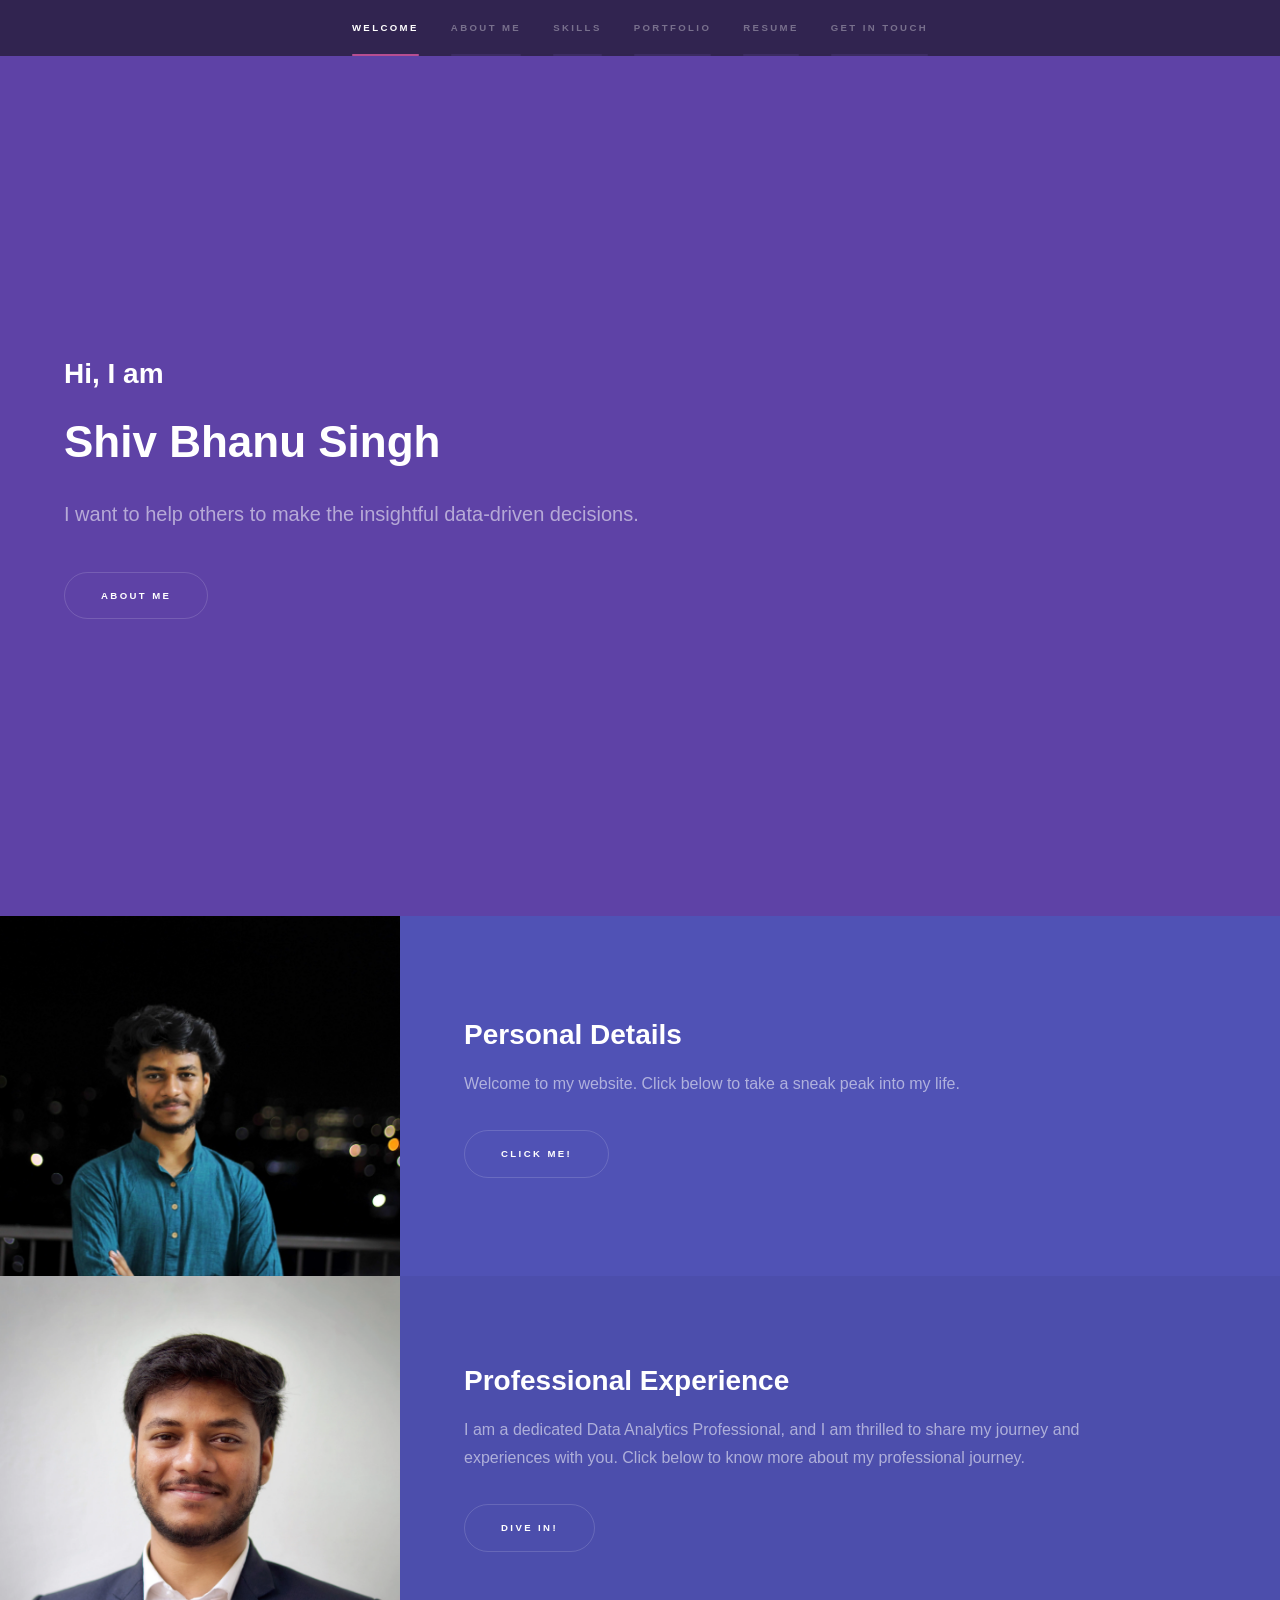
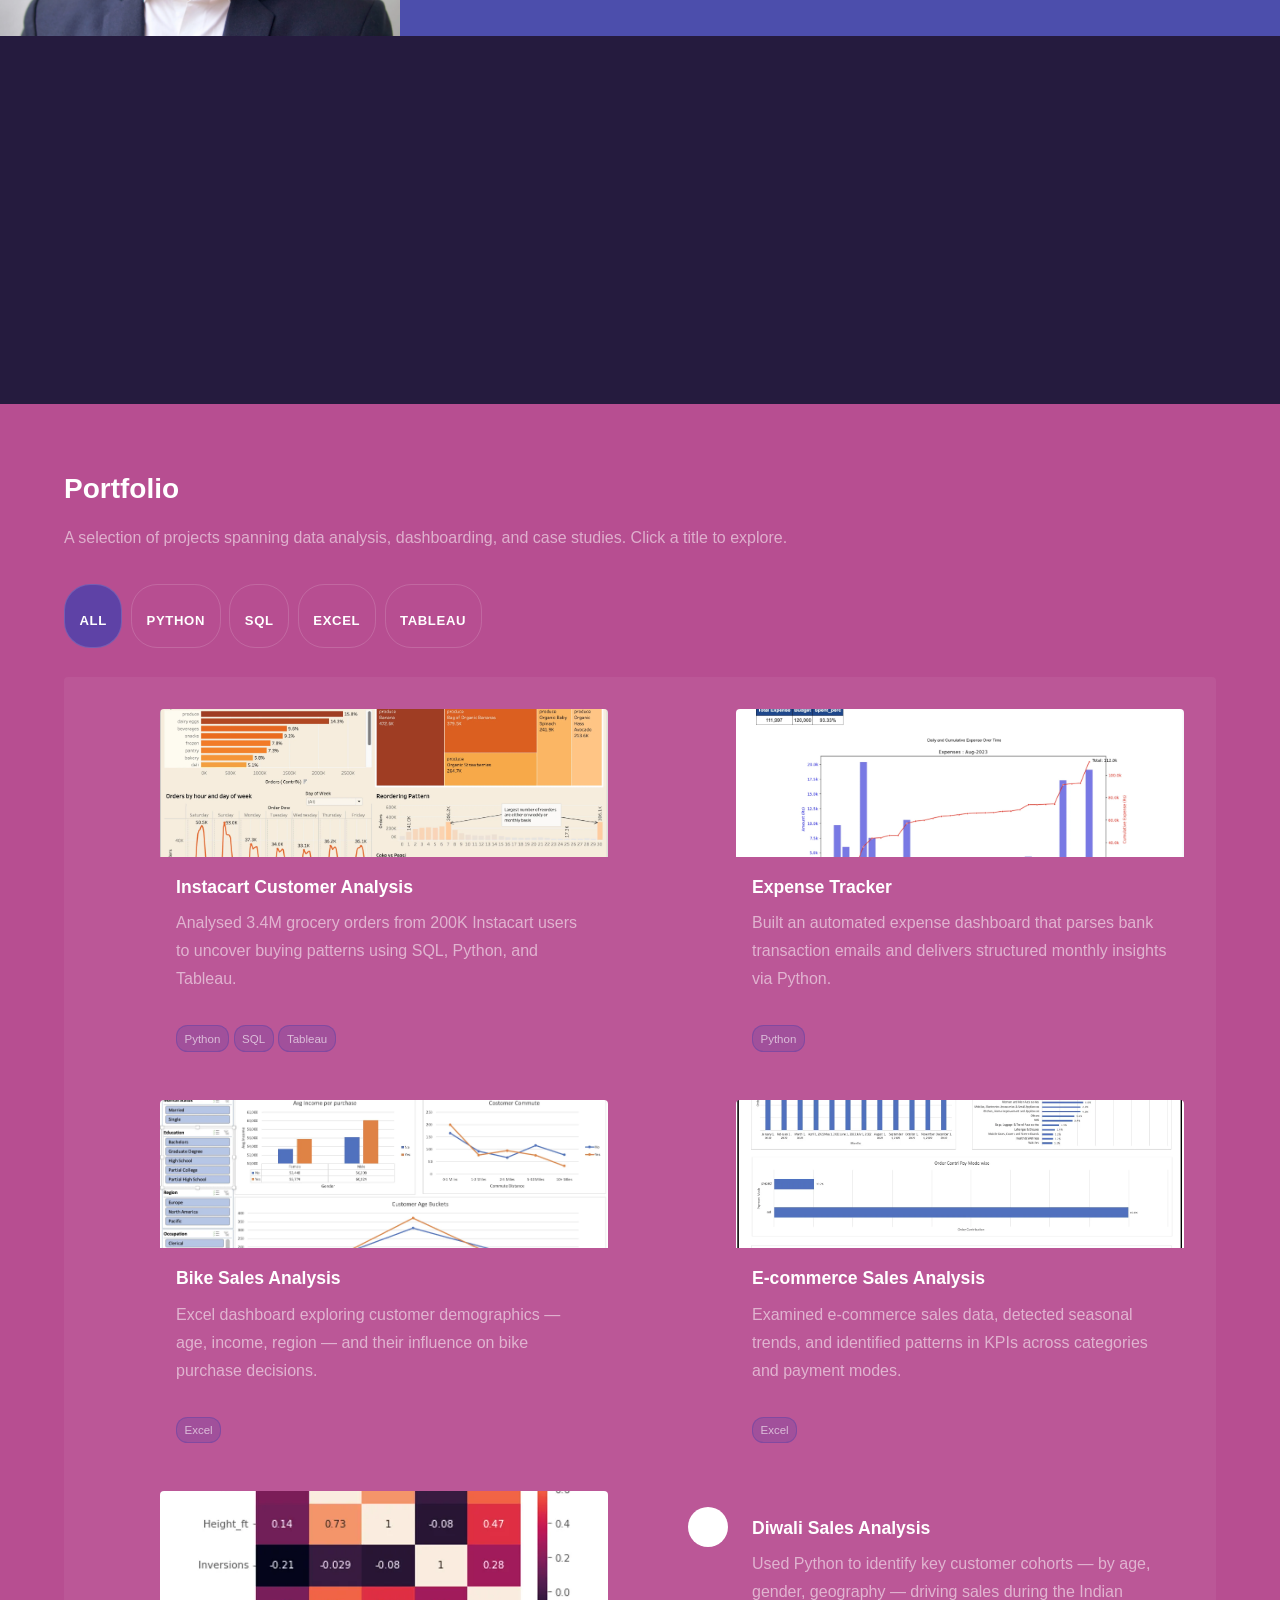
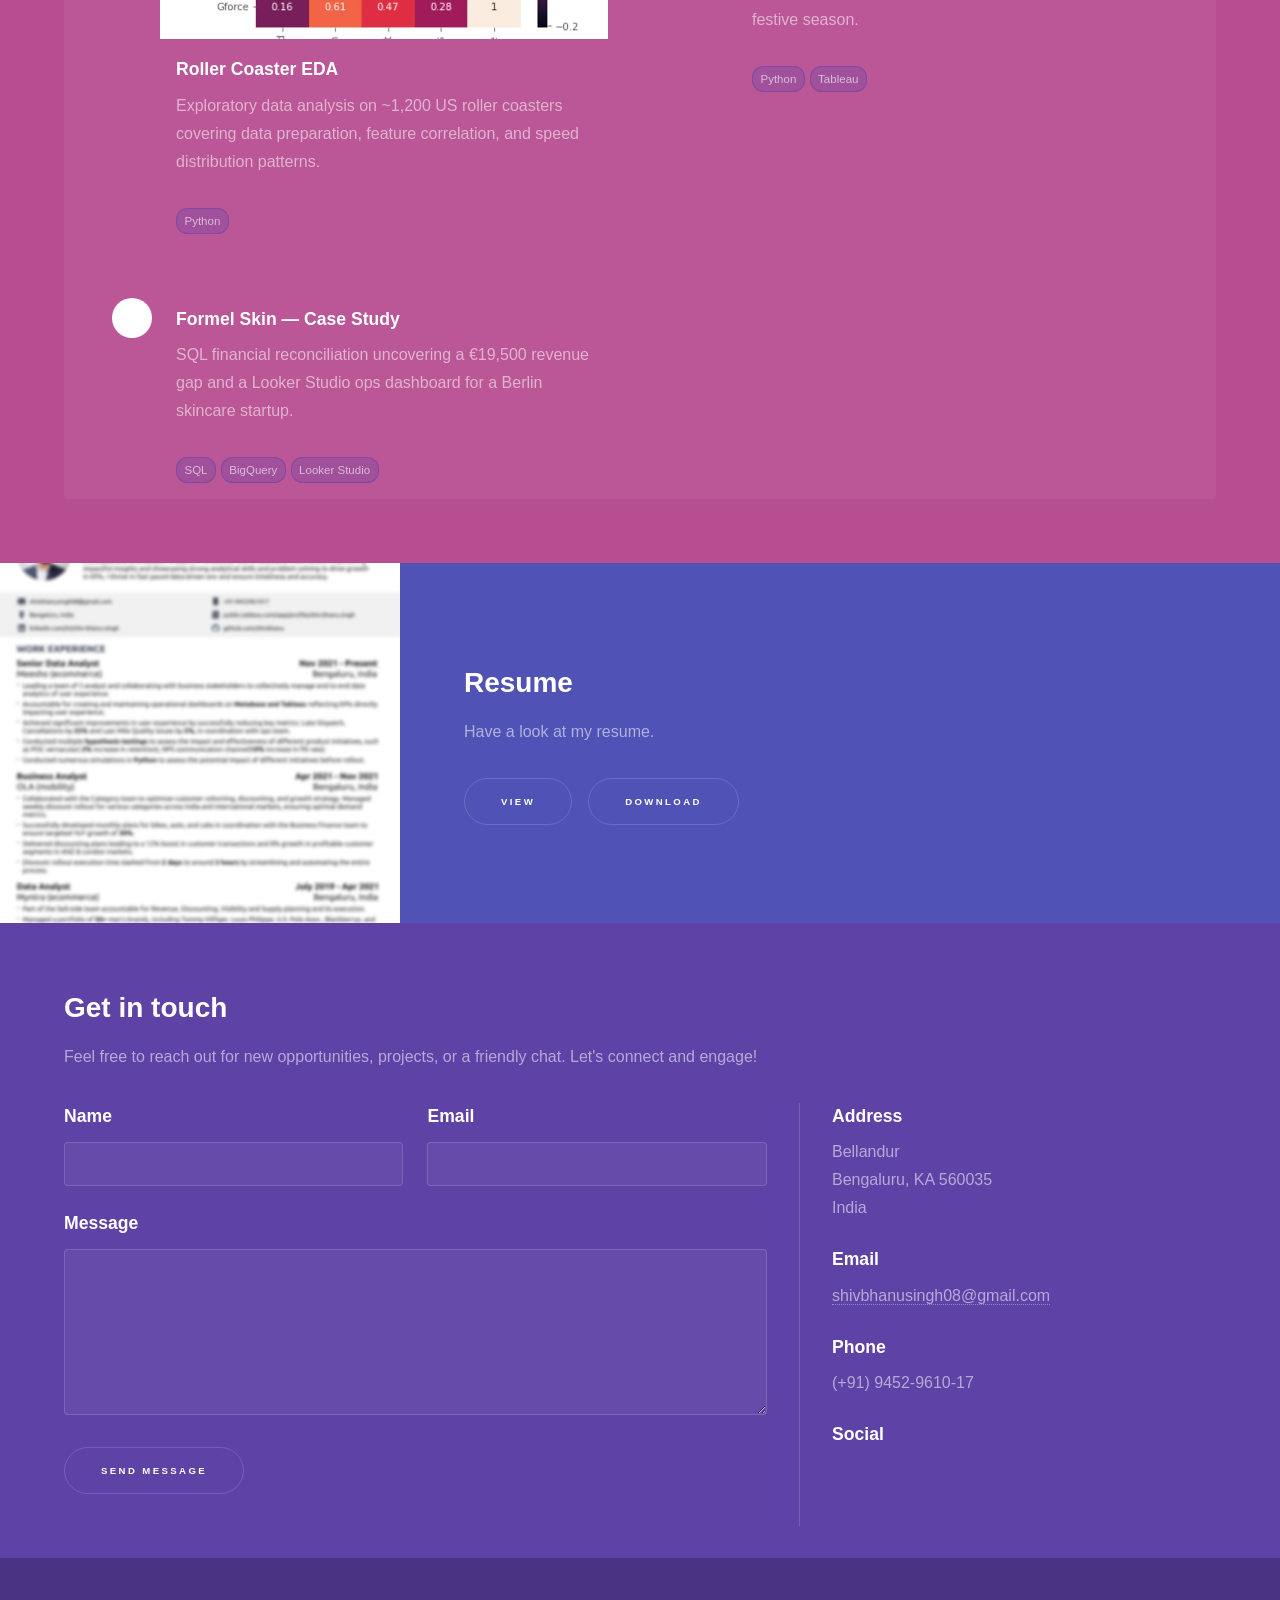
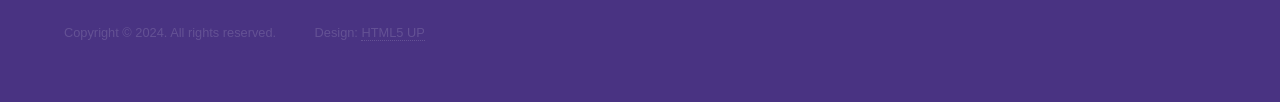
==== index.html @ c8a72528 "feat: portfolio overhaul — performance, structure, and UX improvements - Reorganise images into imag" ====
<!DOCTYPE HTML>
<!--
	Hyperspace by HTML5 UP
	html5up.net | @ajlkn
	Free for personal and commercial use under the CCA 3.0 license (html5up.net/license)
-->
<html lang="en">
	<head>
		<title>Shiv Bhanu Singh — Data Analytics Portfolio</title>
		<meta charset="utf-8" />
		<meta name="viewport" content="width=device-width, initial-scale=1" />
		<meta name="description" content="Portfolio of Shiv Bhanu Singh, Data Analytics Professional specialising in Python, SQL, Tableau, Excel, and BigQuery." />

		<!-- Open Graph -->
		<meta property="og:type" content="website" />
		<meta property="og:url" content="https://shivbhanusingh.com/" />
		<meta property="og:title" content="Shiv Bhanu Singh — Data Analytics Portfolio" />
		<meta property="og:description" content="Senior Data Analyst with experience at Meesho, OLA, and Myntra. Projects in Python, SQL, Tableau, and Excel." />
		<meta property="og:image" content="https://shivbhanusingh.com/images/personal/Final_Headshot.JPG" />

		<link rel="icon" href="images/S_Title.jpeg" type="image/x-icon"/>
		<link rel="stylesheet" href="assets/css/main.css" />
		<link rel="stylesheet" href="assets/css/portfolio.css" />
		<noscript><link rel="stylesheet" href="assets/css/noscript.css" /></noscript>

		<!-- Google Analytics 4: replace G-XXXXXXXXXX with your Measurement ID from analytics.google.com -->
		<script async src="https://www.googletagmanager.com/gtag/js?id=G-XXXXXXXXXX"></script>
		<script>
			window.dataLayer = window.dataLayer || [];
			function gtag(){dataLayer.push(arguments);}
			gtag('js', new Date());
			gtag('config', 'G-XXXXXXXXXX');
		</script>
	</head>
	<body class="is-preload">

		<!-- Sidebar -->
			<section id="sidebar">
				<div class="inner">
					<nav>
						<ul>
							<li><a href="#intro">Welcome</a></li>
							<li><a href="#one">About Me</a></li>
							<li><a href="#skills">Skills</a></li>
							<li><a href="#two">Portfolio</a></li>
							<li><a href="#four">Resume</a></li>
							<li><a href="#three">Get in touch</a></li>
						</ul>
					</nav>
				</div>
			</section>

		<!-- Wrapper -->
			<div id="wrapper">

				<!-- Intro -->
					<section id="intro" class="wrapper style1 fullscreen fade-up">
						<div class="inner">
							<h2>Hi, I am</h2>
							<h1>Shiv Bhanu Singh</h1>
							<p>I want to help others to make the insightful data-driven decisions.</p>
							<ul class="actions">
								<li><a href="#one" class="button scrolly">About me</a></li>
							</ul>
						</div>
					</section>

				<!-- One — About Me -->
					<section id="one" class="wrapper style2 spotlights">
						<section>
							<a href="personal_life.html" class="image"><img src="images/personal/Shiv.webp" alt="Shiv Bhanu Singh" data-position="center center" loading="lazy" width="4691" height="2985" /></a>
							<div class="content">
								<div class="inner">
									<h2>Personal Details</h2>
									<p>Welcome to my website. Click below to take a sneak peak into my life.</p>
									<ul class="actions">
										<li><a href="personal_life.html" class="button">Click Me!</a></li>
									</ul>
								</div>
							</div>
						</section>
						<section>
							<a href="professional_page.html" class="image"><img src="images/personal/Final_Headshot.webp" alt="Shiv Bhanu Singh professional headshot" data-position="top center" loading="lazy" width="3643" height="3832" /></a>
							<div class="content">
								<div class="inner">
									<h2>Professional Experience</h2>
									<p>I am a dedicated Data Analytics Professional, and I am thrilled to share my journey and experiences with you. Click below to know more about my professional journey.</p>
									<ul class="actions">
										<li><a href="professional_page.html" class="button">Dive in!</a></li>
									</ul>
								</div>
							</div>
						</section>
					</section>

				<!-- Skills -->
					<section id="skills" class="wrapper style1 fade-up">
						<div class="inner">
							<h2>Skills &amp; Tools</h2>
							<p>Technologies I use to extract, model, and visualise insights from data.</p>
							<div class="skills-grid">
								<div class="skill-card">
									<span class="icon brands fa-python"></span>
									<span class="skill-name">Python</span>
								</div>
								<div class="skill-card">
									<span class="icon solid fa-database"></span>
									<span class="skill-name">SQL</span>
								</div>
								<div class="skill-card">
									<span class="icon solid fa-chart-bar"></span>
									<span class="skill-name">Tableau</span>
								</div>
								<div class="skill-card">
									<span class="icon solid fa-file-excel"></span>
									<span class="skill-name">Excel</span>
								</div>
								<div class="skill-card">
									<span class="icon solid fa-table"></span>
									<span class="skill-name">Pandas</span>
								</div>
								<div class="skill-card">
									<span class="icon solid fa-cloud"></span>
									<span class="skill-name">BigQuery</span>
								</div>
								<div class="skill-card">
									<span class="icon solid fa-chart-line"></span>
									<span class="skill-name">Looker Studio</span>
								</div>
								<div class="skill-card">
									<span class="icon brands fa-github"></span>
									<span class="skill-name">Git &amp; GitHub</span>
								</div>
							</div>
						</div>
					</section>

				<!-- Two — Portfolio -->
					<section id="two" class="wrapper style3 fade-up">
						<div class="inner">
							<h2>Portfolio</h2>
							<p>A selection of projects spanning data analysis, dashboarding, and case studies. Click a title to explore.</p>

							<!-- Category filter -->
							<div class="portfolio-filter" id="portfolio-filter">
								<button class="filter-btn active" data-filter="all">All</button>
								<button class="filter-btn" data-filter="python">Python</button>
								<button class="filter-btn" data-filter="sql">SQL</button>
								<button class="filter-btn" data-filter="excel">Excel</button>
								<button class="filter-btn" data-filter="tableau">Tableau</button>
							</div>

							<div class="features">
								<section data-category="python sql tableau">
									<a href="instacart.html">
										<div class="feature-thumb">
											<img src="images/projects/instacart/Dashboard_Final.webp" alt="Instacart analysis Tableau dashboard" loading="lazy" width="2460" height="1504" />
										</div>
										<h3 class="project_hover">Instacart Customer Analysis</h3>
									</a>
									<p>Analysed 3.4M grocery orders from 200K Instacart users to uncover buying patterns using SQL, Python, and Tableau.</p>
									<div class="feature-tags">
										<span class="tag">Python</span>
										<span class="tag">SQL</span>
										<span class="tag">Tableau</span>
									</div>
								</section>

								<section data-category="python">
									<a href="expense.html">
										<div class="feature-thumb">
											<img src="images/projects/instacart/August_summary.webp" alt="Expense tracker automated monthly report" loading="lazy" width="2332" height="1378" />
										</div>
										<h3 class="project_hover">Expense Tracker</h3>
									</a>
									<p>Built an automated expense dashboard that parses bank transaction emails and delivers structured monthly insights via Python.</p>
									<div class="feature-tags">
										<span class="tag">Python</span>
									</div>
								</section>

								<section data-category="excel">
									<a href="bike_sales.html">
										<div class="feature-thumb">
											<img src="images/projects/bike_sales/Dashboard.webp" alt="Bike sales Excel dashboard with slicers" loading="lazy" width="2018" height="1162" />
										</div>
										<h3 class="project_hover">Bike Sales Analysis</h3>
									</a>
									<p>Excel dashboard exploring customer demographics — age, income, region — and their influence on bike purchase decisions.</p>
									<div class="feature-tags">
										<span class="tag">Excel</span>
									</div>
								</section>

								<section data-category="excel">
									<a href="ecom_sales.html">
										<div class="feature-thumb">
											<img src="images/projects/ecom_sales/OC_dashboard.webp" alt="E-commerce order contribution dashboard" loading="lazy" width="1310" height="1260" />
										</div>
										<h3 class="project_hover">E-commerce Sales Analysis</h3>
									</a>
									<p>Examined e-commerce sales data, detected seasonal trends, and identified patterns in KPIs across categories and payment modes.</p>
									<div class="feature-tags">
										<span class="tag">Excel</span>
									</div>
								</section>

								<section data-category="python">
									<a href="roller_eda.html">
										<div class="feature-thumb">
											<img src="images/projects/roller_coaster/Feature_Correlation_Matrix.webp" alt="Roller coaster feature correlation heatmap" loading="lazy" width="800" height="550" />
										</div>
										<h3 class="project_hover">Roller Coaster EDA</h3>
									</a>
									<p>Exploratory data analysis on ~1,200 US roller coasters covering data preparation, feature correlation, and speed distribution patterns.</p>
									<div class="feature-tags">
										<span class="tag">Python</span>
									</div>
								</section>

								<section data-category="python tableau">
									<a href="diwali_sales.html">
										<span class="icon solid major fa-fire"></span>
										<h3 class="project_hover">Diwali Sales Analysis</h3>
									</a>
									<p>Used Python to identify key customer cohorts — by age, gender, geography — driving sales during the Indian festive season.</p>
									<div class="feature-tags">
										<span class="tag">Python</span>
										<span class="tag">Tableau</span>
									</div>
								</section>

								<section data-category="sql">
									<a href="formel_skin.html">
										<span class="icon solid major fa-spa"></span>
										<h3 class="project_hover">Formel Skin — Case Study</h3>
									</a>
									<p>SQL financial reconciliation uncovering a €19,500 revenue gap and a Looker Studio ops dashboard for a Berlin skincare startup.</p>
									<div class="feature-tags">
										<span class="tag">SQL</span>
										<span class="tag">BigQuery</span>
										<span class="tag">Looker Studio</span>
									</div>
								</section>
							</div>
						</div>
					</section>

				<!-- Four — Resume -->
					<section id="four" class="wrapper style2 spotlights">
						<section>
							<a href="resume.html" class="image"><img src="images/projects/resume/resume_blur.webp" alt="Resume preview" data-position="center center" loading="lazy" width="1653" height="1918" /></a>
							<div class="content">
								<div class="inner">
									<h2>Resume</h2>
									<p>Have a look at my resume.</p>
									<ul class="actions">
										<li><a href="resume.html" class="button">View</a></li>
										<li><a href="assets/downloads/Shiv_CV_generic.pdf" target="_blank" class="button">Download</a></li>
									</ul>
								</div>
							</div>
						</section>
					</section>

				<!-- Three — Contact -->
					<section id="three" class="wrapper style1 fade-up">
						<div class="inner">
							<h2>Get in touch</h2>
							<p>Feel free to reach out for new opportunities, projects, or a friendly chat. Let's connect and engage!</p>
							<div class="split style1">
								<section>
									<form id="contact-form" action="https://formspree.io/f/xjgjzegw" method="POST">
										<div class="fields">
											<div class="field half">
												<label for="name">Name</label>
												<input type="text" name="name" id="name" required />
											</div>
											<div class="field half">
												<label for="email">Email</label>
												<input type="email" name="_replyto" id="email" required />
											</div>
											<div class="field">
												<label for="message">Message</label>
												<textarea name="message" id="message" rows="5" required></textarea>
											</div>
										</div>
										<ul class="actions">
											<li><button type="submit" id="submit-btn" class="button">Send Message</button></li>
										</ul>
										<p id="form-status" style="margin-top:1em;display:none;"></p>
									</form>
								</section>
								<section>
									<ul class="contact">
										<li>
											<h3>Address</h3>
											<span>Bellandur<br />
											Bengaluru, KA 560035<br />
											India</span>
										</li>
										<li>
											<h3>Email</h3>
											<a href="mailto:shivbhanusingh08@gmail.com">shivbhanusingh08@gmail.com</a>
										</li>
										<li>
											<h3>Phone</h3>
											<span>(+91) 9452-9610-17</span>
										</li>
										<li>
											<h3>Social</h3>
											<ul class="icons">
												<li><a href="mailto:shivbhanusingh08@gmail.com" class="icon solid fa-envelope" target="_blank" title="Mail"><span class="label">Mail</span></a></li>
												<li><a href="https://www.linkedin.com/in/shiv-bhanu-singh/" class="icon brands fa-linkedin-in" target="_blank" title="LinkedIn"><span class="label">LinkedIn</span></a></li>
												<li><a href="https://public.tableau.com/app/profile/shiv.bhanu.singh" class="icon solid fa-chart-bar" target="_blank" title="Tableau"><span class="label">Tableau</span></a></li>
												<li><a href="https://github.com/shivbhanu" class="icon brands fa-github" target="_blank" title="GitHub"><span class="label">GitHub</span></a></li>
												<li><a href="https://www.instagram.com/_shivbhanusingh/" class="icon brands fa-instagram" target="_blank" title="Instagram"><span class="label">Instagram</span></a></li>
											</ul>
										</li>
									</ul>
								</section>
							</div>
						</div>
					</section>

			</div>

		<!-- Footer -->
			<footer id="footer" class="wrapper style1-alt">
				<div class="inner">
					<ul class="menu">
						<li>Copyright &copy; 2024. All rights reserved.</li><li>Design: <a href="http://html5up.net">HTML5 UP</a></li>
					</ul>
				</div>
			</footer>

		<!-- Scripts -->
			<script src="assets/js/browser.min.js"></script>
			<script src="assets/js/main.js"></script>
			<script src="assets/js/contact.js"></script>
			<script src="assets/js/portfolio.js"></script>
	</body>
</html>
---- assets/css/main.css ----
@import url(fontawesome-all.min.css);

/*
	Hyperspace by HTML5 UP
	html5up.net | @ajlkn
	Free for personal and commercial use under the CCA 3.0 license (html5up.net/license)
*/

html, body, div, span, applet, object,
iframe, h1, h2, h3, h4, h5, h6, p, blockquote,
pre, a, abbr, acronym, address, big, cite,
code, del, dfn, em, img, ins, kbd, q, s, samp,
small, strike, strong, sub, sup, tt, var, b,
u, i, center, dl, dt, dd, ol, ul, li, fieldset,
form, label, legend, table, caption, tbody,
tfoot, thead, tr, th, td, article, aside,
canvas, details, embed, figure, figcaption,
footer, header, hgroup, menu, nav, output, ruby,
section, summary, time, mark, audio, video {
	margin: 0;
	padding: 0;
	border: 0;
	font-size: 100%;
	font: inherit;
	vertical-align: baseline;}

article, aside, details, figcaption, figure,
footer, header, hgroup, menu, nav, section {
	display: block;}

body {
	line-height: 1;
}

ol, ul {
	list-style: none;
}

blockquote, q {
	quotes: none;
}

	blockquote:before, blockquote:after, q:before, q:after {
		content: '';
		content: none;
	}

table {
	border-collapse: collapse;
	border-spacing: 0;
}

body {
	-webkit-text-size-adjust: none;
}

mark {
	background-color: transparent;
	color: inherit;
}

input::-moz-focus-inner {
	border: 0;
	padding: 0;
}

input, select, textarea {
	-webkit-appearance: none;
	appearance: none;
}

/* Basic */


	body {
	}

	@media screen and (max-width: 480px) {

		html, body {
			min-width: 320px;
		}

	}

	html {
		box-sizing: border-box;
	}

	*, *:before, *:after {
		box-sizing: inherit;
	}

	body {
		background: #312450;
	}

		body.is-preload *, body.is-preload *:before, body.is-preload *:after {
			-webkit-animation: none !important;
			animation: none !important;
			-webkit-transition: none !important;
			transition: none !important;
		}

/* Type */

	body, input, select, textarea {
		color: rgba(255, 255, 255, 0.55);
		font-family: Arial, Helvetica, sans-serif;
		font-size: 16.5pt;
		font-weight: normal;
		line-height: 1.75;
	}

		@media screen and (max-width: 1680px) {

			body, input, select, textarea {
				font-size: 13pt;
			}

		}

		@media screen and (max-width: 1280px) {

			body, input, select, textarea {
				font-size: 12pt;
			}

		}

		@media screen and (max-width: 360px) {

			body, input, select, textarea {
				font-size: 11pt;
			}

		}

	a {
		-webkit-transition: color 0.2s ease, border-bottom-color 0.2s ease;
		transition: color 0.2s ease, border-bottom-color 0.2s ease;
		border-bottom: dotted 1px rgba(255, 255, 255, 0.35);
		color: inherit;
		text-decoration: none;
	}

		a:hover {
			border-bottom-color: transparent;
			color: #ffffff;
		}

	strong, b {
		color: #ffffff;
		font-weight: bold;
	}

	em, i {
		font-style: italic;
	}

	p {
		margin: 0 0 2em 0;
	}

	h1, h2, h3, h4, h5, h6 {
		color: #ffffff;
		font-weight: bold;
		line-height: 1.5;
		margin: 0 0 0.5em 0;
	}

		h1 a, h2 a, h3 a, h4 a, h5 a, h6 a {
			color: inherit;
			text-decoration: none;
		}

	h1 {
		font-size: 2.75em;
	}

		h1.major {
			margin: 0 0 1.3em 0;
			position: relative;
			padding-bottom: 0.35em;
		}

			h1.major:after {
				background-image: -moz-linear-gradient(to right, #5e42a6, #b74e91);
				background-image: -webkit-linear-gradient(to right, #5e42a6, #b74e91);
				background-image: -ms-linear-gradient(to right, #5e42a6, #b74e91);
				background-image: linear-gradient(to right, #5e42a6, #b74e91);
				-webkit-transition: max-width 0.2s ease;
				transition: max-width 0.2s ease;
				border-radius: 0.2em;
				bottom: 0;
				content: '';
				height: 0.05em;
				position: absolute;
				right: 0;
				width: 100%;
			}

	h2 {
		font-size: 1.75em;
	}

	h3 {
		font-size: 1.1em;
	}

	h4 {
		font-size: 1em;
	}

	h5 {
		font-size: 0.8em;
	}

	h6 {
		font-size: 0.6em;
	}

	@media screen and (max-width: 736px) {

		h1 {
			font-size: 2em;
		}

		h2 {
			font-size: 1.25em;
		}

		h3 {
			font-size: 1em;
		}

		h4 {
			font-size: 0.8em;
		}

		h5 {
			font-size: 0.6em;
		}

		h6 {
			font-size: 0.6em;
		}

	}

	sub {
		font-size: 0.8em;
		position: relative;
		top: 0.5em;
	}

	sup {
		font-size: 0.8em;
		position: relative;
		top: -0.5em;
	}

	blockquote {
		border-left: solid 4px rgba(255, 255, 255, 0.15);
		font-style: italic;
		margin: 0 0 2em 0;
		padding: 0.5em 0 0.5em 2em;
	}

	code {
		background: rgba(255, 255, 255, 0.05);
		border-radius: 0.25em;
		border: solid 1px rgba(255, 255, 255, 0.15);
		font-family: "Courier New", monospace;
		font-size: 0.9em;
		margin: 0 0.25em;
		padding: 0.25em 0.65em;
	}

	pre {
		-webkit-overflow-scrolling: touch;
		font-family: "Courier New", monospace;
		font-size: 0.9em;
		margin: 0 0 2em 0;
	}

		pre code {
			display: block;
			line-height: 1.75em;
			padding: 1em 1.5em;
			overflow-x: auto;
		}

	hr {
		border: 0;
		border-bottom: solid 1px rgba(255, 255, 255, 0.15);
		margin: 2em 0;
	}

		hr.major {
			margin: 3em 0;
		}

	.align-left {
		text-align: left;
	}

	.align-center {
		text-align: center;
	}

	.align-right {
		text-align: right;
	}

/* Row */

	.row {
		display: flex;
		flex-wrap: wrap;
		box-sizing: border-box;
		align-items: stretch;
	}

		.row > * {
			box-sizing: border-box;
		}

		.row.gtr-uniform > * > :last-child {
			margin-bottom: 0;
		}

		.row.aln-left {
			justify-content: flex-start;
		}

		.row.aln-center {
			justify-content: center;
		}

		.row.aln-right {
			justify-content: flex-end;
		}

		.row.aln-top {
			align-items: flex-start;
		}

		.row.aln-middle {
			align-items: center;
		}

		.row.aln-bottom {
			align-items: flex-end;
		}

		.row > .imp {
			order: -1;
		}

		.row > .col-1 {
			width: 8.33333%;
		}

		.row > .off-1 {
			margin-left: 8.33333%;
		}

		.row > .col-2 {
			width: 16.66667%;
		}

		.row > .off-2 {
			margin-left: 16.66667%;
		}

		.row > .col-3 {
			width: 25%;
		}

		.row > .off-3 {
			margin-left: 25%;
		}

		.row > .col-4 {
			width: 33.33333%;
		}

		.row > .off-4 {
			margin-left: 33.33333%;
		}

		.row > .col-5 {
			width: 41.66667%;
		}

		.row > .off-5 {
			margin-left: 41.66667%;
		}

		.row > .col-6 {
			width: 50%;
		}

		.row > .off-6 {
			margin-left: 50%;
		}

		.row > .col-7 {
			width: 58.33333%;
		}

		.row > .off-7 {
			margin-left: 58.33333%;
		}

		.row > .col-8 {
			width: 66.66667%;
		}

		.row > .off-8 {
			margin-left: 66.66667%;
		}

		.row > .col-9 {
			width: 75%;
		}

		.row > .off-9 {
			margin-left: 75%;
		}

		.row > .col-10 {
			width: 83.33333%;
		}

		.row > .off-10 {
			margin-left: 83.33333%;
		}

		.row > .col-11 {
			width: 91.66667%;
		}

		.row > .off-11 {
			margin-left: 91.66667%;
		}

		.row > .col-12 {
			width: 100%;
		}

		.row > .off-12 {
			margin-left: 100%;
		}

		.row.gtr-0 {
			margin-top: 0;
			margin-left: 0em;
		}

			.row.gtr-0 > * {
				padding: 0 0 0 0em;
			}

			.row.gtr-0.gtr-uniform {
				margin-top: 0em;
			}

				.row.gtr-0.gtr-uniform > * {
					padding-top: 0em;
				}

		.row.gtr-25 {
			margin-top: 0;
			margin-left: -0.375em;
		}

			.row.gtr-25 > * {
				padding: 0 0 0 0.375em;
			}

			.row.gtr-25.gtr-uniform {
				margin-top: -0.375em;
			}

				.row.gtr-25.gtr-uniform > * {
					padding-top: 0.375em;
				}

		.row.gtr-50 {
			margin-top: 0;
			margin-left: -0.75em;
		}

			.row.gtr-50 > * {
				padding: 0 0 0 0.75em;
			}

			.row.gtr-50.gtr-uniform {
				margin-top: -0.75em;
			}

				.row.gtr-50.gtr-uniform > * {
					padding-top: 0.75em;
				}

		.row {
			margin-top: 0;
			margin-left: -1.5em;
		}

			.row > * {
				padding: 0 0 0 1.5em;
			}

			.row.gtr-uniform {
				margin-top: -1.5em;
			}

				.row.gtr-uniform > * {
					padding-top: 1.5em;
				}

		.row.gtr-150 {
			margin-top: 0;
			margin-left: -2.25em;
		}

			.row.gtr-150 > * {
				padding: 0 0 0 2.25em;
			}

			.row.gtr-150.gtr-uniform {
				margin-top: -2.25em;
			}

				.row.gtr-150.gtr-uniform > * {
					padding-top: 2.25em;
				}

		.row.gtr-200 {
			margin-top: 0;
			margin-left: -3em;
		}

			.row.gtr-200 > * {
				padding: 0 0 0 3em;
			}

			.row.gtr-200.gtr-uniform {
				margin-top: -3em;
			}

				.row.gtr-200.gtr-uniform > * {
					padding-top: 3em;
				}

		@media screen and (max-width: 1680px) {

			.row {
				display: flex;
				flex-wrap: wrap;
				box-sizing: border-box;
				align-items: stretch;
			}

				.row > * {
					box-sizing: border-box;
				}

				.row.gtr-uniform > * > :last-child {
					margin-bottom: 0;
				}

				.row.aln-left {
					justify-content: flex-start;
				}

				.row.aln-center {
					justify-content: center;
				}

				.row.aln-right {
					justify-content: flex-end;
				}

				.row.aln-top {
					align-items: flex-start;
				}

				.row.aln-middle {
					align-items: center;
				}

				.row.aln-bottom {
					align-items: flex-end;
				}

				.row > .imp-xlarge {
					order: -1;
				}

				.row > .col-1-xlarge {
					width: 8.33333%;
				}

				.row > .off-1-xlarge {
					margin-left: 8.33333%;
				}

				.row > .col-2-xlarge {
					width: 16.66667%;
				}

				.row > .off-2-xlarge {
					margin-left: 16.66667%;
				}

				.row > .col-3-xlarge {
					width: 25%;
				}

				.row > .off-3-xlarge {
					margin-left: 25%;
				}

				.row > .col-4-xlarge {
					width: 33.33333%;
				}

				.row > .off-4-xlarge {
					margin-left: 33.33333%;
				}

				.row > .col-5-xlarge {
					width: 41.66667%;
				}

				.row > .off-5-xlarge {
					margin-left: 41.66667%;
				}

				.row > .col-6-xlarge {
					width: 50%;
				}

				.row > .off-6-xlarge {
					margin-left: 50%;
				}

				.row > .col-7-xlarge {
					width: 58.33333%;
				}

				.row > .off-7-xlarge {
					margin-left: 58.33333%;
				}

				.row > .col-8-xlarge {
					width: 66.66667%;
				}

				.row > .off-8-xlarge {
					margin-left: 66.66667%;
				}

				.row > .col-9-xlarge {
					width: 75%;
				}

				.row > .off-9-xlarge {
					margin-left: 75%;
				}

				.row > .col-10-xlarge {
					width: 83.33333%;
				}

				.row > .off-10-xlarge {
					margin-left: 83.33333%;
				}

				.row > .col-11-xlarge {
					width: 91.66667%;
				}

				.row > .off-11-xlarge {
					margin-left: 91.66667%;
				}

				.row > .col-12-xlarge {
					width: 100%;
				}

				.row > .off-12-xlarge {
					margin-left: 100%;
				}

				.row.gtr-0 {
					margin-top: 0;
					margin-left: 0em;
				}

					.row.gtr-0 > * {
						padding: 0 0 0 0em;
					}

					.row.gtr-0.gtr-uniform {
						margin-top: 0em;
					}

						.row.gtr-0.gtr-uniform > * {
							padding-top: 0em;
						}

				.row.gtr-25 {
					margin-top: 0;
					margin-left: -0.375em;
				}

					.row.gtr-25 > * {
						padding: 0 0 0 0.375em;
					}

					.row.gtr-25.gtr-uniform {
						margin-top: -0.375em;
					}

						.row.gtr-25.gtr-uniform > * {
							padding-top: 0.375em;
						}

				.row.gtr-50 {
					margin-top: 0;
					margin-left: -0.75em;
				}

					.row.gtr-50 > * {
						padding: 0 0 0 0.75em;
					}

					.row.gtr-50.gtr-uniform {
						margin-top: -0.75em;
					}

						.row.gtr-50.gtr-uniform > * {
							padding-top: 0.75em;
						}

				.row {
					margin-top: 0;
					margin-left: -1.5em;
				}

					.row > * {
						padding: 0 0 0 1.5em;
					}

					.row.gtr-uniform {
						margin-top: -1.5em;
					}

						.row.gtr-uniform > * {
							padding-top: 1.5em;
						}

				.row.gtr-150 {
					margin-top: 0;
					margin-left: -2.25em;
				}

					.row.gtr-150 > * {
						padding: 0 0 0 2.25em;
					}

					.row.gtr-150.gtr-uniform {
						margin-top: -2.25em;
					}

						.row.gtr-150.gtr-uniform > * {
							padding-top: 2.25em;
						}

				.row.gtr-200 {
					margin-top: 0;
					margin-left: -3em;
				}

					.row.gtr-200 > * {
						padding: 0 0 0 3em;
					}

					.row.gtr-200.gtr-uniform {
						margin-top: -3em;
					}

						.row.gtr-200.gtr-uniform > * {
							padding-top: 3em;
						}

		}

		@media screen and (max-width: 1280px) {

			.row {
				display: flex;
				flex-wrap: wrap;
				box-sizing: border-box;
				align-items: stretch;
			}

				.row > * {
					box-sizing: border-box;
				}

				.row.gtr-uniform > * > :last-child {
					margin-bottom: 0;
				}

				.row.aln-left {
					justify-content: flex-start;
				}

				.row.aln-center {
					justify-content: center;
				}

				.row.aln-right {
					justify-content: flex-end;
				}

				.row.aln-top {
					align-items: flex-start;
				}

				.row.aln-middle {
					align-items: center;
				}

				.row.aln-bottom {
					align-items: flex-end;
				}

				.row > .imp-large {
					order: -1;
				}

				.row > .col-1-large {
					width: 8.33333%;
				}

				.row > .off-1-large {
					margin-left: 8.33333%;
				}

				.row > .col-2-large {
					width: 16.66667%;
				}

				.row > .off-2-large {
					margin-left: 16.66667%;
				}

				.row > .col-3-large {
					width: 25%;
				}

				.row > .off-3-large {
					margin-left: 25%;
				}

				.row > .col-4-large {
					width: 33.33333%;
				}

				.row > .off-4-large {
					margin-left: 33.33333%;
				}

				.row > .col-5-large {
					width: 41.66667%;
				}

				.row > .off-5-large {
					margin-left: 41.66667%;
				}

				.row > .col-6-large {
					width: 50%;
				}

				.row > .off-6-large {
					margin-left: 50%;
				}

				.row > .col-7-large {
					width: 58.33333%;
				}

				.row > .off-7-large {
					margin-left: 58.33333%;
				}

				.row > .col-8-large {
					width: 66.66667%;
				}

				.row > .off-8-large {
					margin-left: 66.66667%;
				}

				.row > .col-9-large {
					width: 75%;
				}

				.row > .off-9-large {
					margin-left: 75%;
				}

				.row > .col-10-large {
					width: 83.33333%;
				}

				.row > .off-10-large {
					margin-left: 83.33333%;
				}

				.row > .col-11-large {
					width: 91.66667%;
				}

				.row > .off-11-large {
					margin-left: 91.66667%;
				}

				.row > .col-12-large {
					width: 100%;
				}

				.row > .off-12-large {
					margin-left: 100%;
				}

				.row.gtr-0 {
					margin-top: 0;
					margin-left: 0em;
				}

					.row.gtr-0 > * {
						padding: 0 0 0 0em;
					}

					.row.gtr-0.gtr-uniform {
						margin-top: 0em;
					}

						.row.gtr-0.gtr-uniform > * {
							padding-top: 0em;
						}

				.row.gtr-25 {
					margin-top: 0;
					margin-left: -0.375em;
				}

					.row.gtr-25 > * {
						padding: 0 0 0 0.375em;
					}

					.row.gtr-25.gtr-uniform {
						margin-top: -0.375em;
					}

						.row.gtr-25.gtr-uniform > * {
							padding-top: 0.375em;
						}

				.row.gtr-50 {
					margin-top: 0;
					margin-left: -0.75em;
				}

					.row.gtr-50 > * {
						padding: 0 0 0 0.75em;
					}

					.row.gtr-50.gtr-uniform {
						margin-top: -0.75em;
					}

						.row.gtr-50.gtr-uniform > * {
							padding-top: 0.75em;
						}

				.row {
					margin-top: 0;
					margin-left: -1.5em;
				}

					.row > * {
						padding: 0 0 0 1.5em;
					}

					.row.gtr-uniform {
						margin-top: -1.5em;
					}

						.row.gtr-uniform > * {
							padding-top: 1.5em;
						}

				.row.gtr-150 {
					margin-top: 0;
					margin-left: -2.25em;
				}

					.row.gtr-150 > * {
						padding: 0 0 0 2.25em;
					}

					.row.gtr-150.gtr-uniform {
						margin-top: -2.25em;
					}

						.row.gtr-150.gtr-uniform > * {
							padding-top: 2.25em;
						}

				.row.gtr-200 {
					margin-top: 0;
					margin-left: -3em;
				}

					.row.gtr-200 > * {
						padding: 0 0 0 3em;
					}

					.row.gtr-200.gtr-uniform {
						margin-top: -3em;
					}

						.row.gtr-200.gtr-uniform > * {
							padding-top: 3em;
						}

		}

		@media screen and (max-width: 980px) {

			.row {
				display: flex;
				flex-wrap: wrap;
				box-sizing: border-box;
				align-items: stretch;
			}

				.row > * {
					box-sizing: border-box;
				}

				.row.gtr-uniform > * > :last-child {
					margin-bottom: 0;
				}

				.row.aln-left {
					justify-content: flex-start;
				}

				.row.aln-center {
					justify-content: center;
				}

				.row.aln-right {
					justify-content: flex-end;
				}

				.row.aln-top {
					align-items: flex-start;
				}

				.row.aln-middle {
					align-items: center;
				}

				.row.aln-bottom {
					align-items: flex-end;
				}

				.row > .imp-medium {
					order: -1;
				}

				.row > .col-1-medium {
					width: 8.33333%;
				}

				.row > .off-1-medium {
					margin-left: 8.33333%;
				}

				.row > .col-2-medium {
					width: 16.66667%;
				}

				.row > .off-2-medium {
					margin-left: 16.66667%;
				}

				.row > .col-3-medium {
					width: 25%;
				}

				.row > .off-3-medium {
					margin-left: 25%;
				}

				.row > .col-4-medium {
					width: 33.33333%;
				}

				.row > .off-4-medium {
					margin-left: 33.33333%;
				}

				.row > .col-5-medium {
					width: 41.66667%;
				}

				.row > .off-5-medium {
					margin-left: 41.66667%;
				}

				.row > .col-6-medium {
					width: 50%;
				}

				.row > .off-6-medium {
					margin-left: 50%;
				}

				.row > .col-7-medium {
					width: 58.33333%;
				}

				.row > .off-7-medium {
					margin-left: 58.33333%;
				}

				.row > .col-8-medium {
					width: 66.66667%;
				}

				.row > .off-8-medium {
					margin-left: 66.66667%;
				}

				.row > .col-9-medium {
					width: 75%;
				}

				.row > .off-9-medium {
					margin-left: 75%;
				}

				.row > .col-10-medium {
					width: 83.33333%;
				}

				.row > .off-10-medium {
					margin-left: 83.33333%;
				}

				.row > .col-11-medium {
					width: 91.66667%;
				}

				.row > .off-11-medium {
					margin-left: 91.66667%;
				}

				.row > .col-12-medium {
					width: 100%;
				}

				.row > .off-12-medium {
					margin-left: 100%;
				}

				.row.gtr-0 {
					margin-top: 0;
					margin-left: 0em;
				}

					.row.gtr-0 > * {
						padding: 0 0 0 0em;
					}

					.row.gtr-0.gtr-uniform {
						margin-top: 0em;
					}

						.row.gtr-0.gtr-uniform > * {
							padding-top: 0em;
						}

				.row.gtr-25 {
					margin-top: 0;
					margin-left: -0.375em;
				}

					.row.gtr-25 > * {
						padding: 0 0 0 0.375em;
					}

					.row.gtr-25.gtr-uniform {
						margin-top: -0.375em;
					}

						.row.gtr-25.gtr-uniform > * {
							padding-top: 0.375em;
						}

				.row.gtr-50 {
					margin-top: 0;
					margin-left: -0.75em;
				}

					.row.gtr-50 > * {
						padding: 0 0 0 0.75em;
					}

					.row.gtr-50.gtr-uniform {
						margin-top: -0.75em;
					}

						.row.gtr-50.gtr-uniform > * {
							padding-top: 0.75em;
						}

				.row {
					margin-top: 0;
					margin-left: -1.5em;
				}

					.row > * {
						padding: 0 0 0 1.5em;
					}

					.row.gtr-uniform {
						margin-top: -1.5em;
					}

						.row.gtr-uniform > * {
							padding-top: 1.5em;
						}

				.row.gtr-150 {
					margin-top: 0;
					margin-left: -2.25em;
				}

					.row.gtr-150 > * {
						padding: 0 0 0 2.25em;
					}

					.row.gtr-150.gtr-uniform {
						margin-top: -2.25em;
					}

						.row.gtr-150.gtr-uniform > * {
							padding-top: 2.25em;
						}

				.row.gtr-200 {
					margin-top: 0;
					margin-left: -3em;
				}

					.row.gtr-200 > * {
						padding: 0 0 0 3em;
					}

					.row.gtr-200.gtr-uniform {
						margin-top: -3em;
					}

						.row.gtr-200.gtr-uniform > * {
							padding-top: 3em;
						}

		}

		@media screen and (max-width: 736px) {

			.row {
				display: flex;
				flex-wrap: wrap;
				box-sizing: border-box;
				align-items: stretch;
			}

				.row > * {
					box-sizing: border-box;
				}

				.row.gtr-uniform > * > :last-child {
					margin-bottom: 0;
				}

				.row.aln-left {
					justify-content: flex-start;
				}

				.row.aln-center {
					justify-content: center;
				}

				.row.aln-right {
					justify-content: flex-end;
				}

				.row.aln-top {
					align-items: flex-start;
				}

				.row.aln-middle {
					align-items: center;
				}

				.row.aln-bottom {
					align-items: flex-end;
				}

				.row > .imp-small {
					order: -1;
				}

				.row > .col-1-small {
					width: 8.33333%;
				}

				.row > .off-1-small {
					margin-left: 8.33333%;
				}

				.row > .col-2-small {
					width: 16.66667%;
				}

				.row > .off-2-small {
					margin-left: 16.66667%;
				}

				.row > .col-3-small {
					width: 25%;
				}

				.row > .off-3-small {
					margin-left: 25%;
				}

				.row > .col-4-small {
					width: 33.33333%;
				}

				.row > .off-4-small {
					margin-left: 33.33333%;
				}

				.row > .col-5-small {
					width: 41.66667%;
				}

				.row > .off-5-small {
					margin-left: 41.66667%;
				}

				.row > .col-6-small {
					width: 50%;
				}

				.row > .off-6-small {
					margin-left: 50%;
				}

				.row > .col-7-small {
					width: 58.33333%;
				}

				.row > .off-7-small {
					margin-left: 58.33333%;
				}

				.row > .col-8-small {
					width: 66.66667%;
				}

				.row > .off-8-small {
					margin-left: 66.66667%;
				}

				.row > .col-9-small {
					width: 75%;
				}

				.row > .off-9-small {
					margin-left: 75%;
				}

				.row > .col-10-small {
					width: 83.33333%;
				}

				.row > .off-10-small {
					margin-left: 83.33333%;
				}

				.row > .col-11-small {
					width: 91.66667%;
				}

				.row > .off-11-small {
					margin-left: 91.66667%;
				}

				.row > .col-12-small {
					width: 100%;
				}

				.row > .off-12-small {
					margin-left: 100%;
				}

				.row.gtr-0 {
					margin-top: 0;
					margin-left: 0em;
				}

					.row.gtr-0 > * {
						padding: 0 0 0 0em;
					}

					.row.gtr-0.gtr-uniform {
						margin-top: 0em;
					}

						.row.gtr-0.gtr-uniform > * {
							padding-top: 0em;
						}

				.row.gtr-25 {
					margin-top: 0;
					margin-left: -0.375em;
				}

					.row.gtr-25 > * {
						padding: 0 0 0 0.375em;
					}

					.row.gtr-25.gtr-uniform {
						margin-top: -0.375em;
					}

						.row.gtr-25.gtr-uniform > * {
							padding-top: 0.375em;
						}

				.row.gtr-50 {
					margin-top: 0;
					margin-left: -0.75em;
				}

					.row.gtr-50 > * {
						padding: 0 0 0 0.75em;
					}

					.row.gtr-50.gtr-uniform {
						margin-top: -0.75em;
					}

						.row.gtr-50.gtr-uniform > * {
							padding-top: 0.75em;
						}

				.row {
					margin-top: 0;
					margin-left: -1.5em;
				}

					.row > * {
						padding: 0 0 0 1.5em;
					}

					.row.gtr-uniform {
						margin-top: -1.5em;
					}

						.row.gtr-uniform > * {
							padding-top: 1.5em;
						}

				.row.gtr-150 {
					margin-top: 0;
					margin-left: -2.25em;
				}

					.row.gtr-150 > * {
						padding: 0 0 0 2.25em;
					}

					.row.gtr-150.gtr-uniform {
						margin-top: -2.25em;
					}

						.row.gtr-150.gtr-uniform > * {
							padding-top: 2.25em;
						}

				.row.gtr-200 {
					margin-top: 0;
					margin-left: -3em;
				}

					.row.gtr-200 > * {
						padding: 0 0 0 3em;
					}

					.row.gtr-200.gtr-uniform {
						margin-top: -3em;
					}

						.row.gtr-200.gtr-uniform > * {
							padding-top: 3em;
						}

		}

		@media screen and (max-width: 480px) {

			.row {
				display: flex;
				flex-wrap: wrap;
				box-sizing: border-box;
				align-items: stretch;
			}

				.row > * {
					box-sizing: border-box;
				}

				.row.gtr-uniform > * > :last-child {
					margin-bottom: 0;
				}

				.row.aln-left {
					justify-content: flex-start;
				}

				.row.aln-center {
					justify-content: center;
				}

				.row.aln-right {
					justify-content: flex-end;
				}

				.row.aln-top {
					align-items: flex-start;
				}

				.row.aln-middle {
					align-items: center;
				}

				.row.aln-bottom {
					align-items: flex-end;
				}

				.row > .imp-xsmall {
					order: -1;
				}

				.row > .col-1-xsmall {
					width: 8.33333%;
				}

				.row > .off-1-xsmall {
					margin-left: 8.33333%;
				}

				.row > .col-2-xsmall {
					width: 16.66667%;
				}

				.row > .off-2-xsmall {
					margin-left: 16.66667%;
				}

				.row > .col-3-xsmall {
					width: 25%;
				}

				.row > .off-3-xsmall {
					margin-left: 25%;
				}

				.row > .col-4-xsmall {
					width: 33.33333%;
				}

				.row > .off-4-xsmall {
					margin-left: 33.33333%;
				}

				.row > .col-5-xsmall {
					width: 41.66667%;
				}

				.row > .off-5-xsmall {
					margin-left: 41.66667%;
				}

				.row > .col-6-xsmall {
					width: 50%;
				}

				.row > .off-6-xsmall {
					margin-left: 50%;
				}

				.row > .col-7-xsmall {
					width: 58.33333%;
				}

				.row > .off-7-xsmall {
					margin-left: 58.33333%;
				}

				.row > .col-8-xsmall {
					width: 66.66667%;
				}

				.row > .off-8-xsmall {
					margin-left: 66.66667%;
				}

				.row > .col-9-xsmall {
					width: 75%;
				}

				.row > .off-9-xsmall {
					margin-left: 75%;
				}

				.row > .col-10-xsmall {
					width: 83.33333%;
				}

				.row > .off-10-xsmall {
					margin-left: 83.33333%;
				}

				.row > .col-11-xsmall {
					width: 91.66667%;
				}

				.row > .off-11-xsmall {
					margin-left: 91.66667%;
				}

				.row > .col-12-xsmall {
					width: 100%;
				}

				.row > .off-12-xsmall {
					margin-left: 100%;
				}

				.row.gtr-0 {
					margin-top: 0;
					margin-left: 0em;
				}

					.row.gtr-0 > * {
						padding: 0 0 0 0em;
					}

					.row.gtr-0.gtr-uniform {
						margin-top: 0em;
					}

						.row.gtr-0.gtr-uniform > * {
							padding-top: 0em;
						}

				.row.gtr-25 {
					margin-top: 0;
					margin-left: -0.375em;
				}

					.row.gtr-25 > * {
						padding: 0 0 0 0.375em;
					}

					.row.gtr-25.gtr-uniform {
						margin-top: -0.375em;
					}

						.row.gtr-25.gtr-uniform > * {
							padding-top: 0.375em;
						}

				.row.gtr-50 {
					margin-top: 0;
					margin-left: -0.75em;
				}

					.row.gtr-50 > * {
						padding: 0 0 0 0.75em;
					}

					.row.gtr-50.gtr-uniform {
						margin-top: -0.75em;
					}

						.row.gtr-50.gtr-uniform > * {
							padding-top: 0.75em;
						}

				.row {
					margin-top: 0;
					margin-left: -1.5em;
				}

					.row > * {
						padding: 0 0 0 1.5em;
					}

					.row.gtr-uniform {
						margin-top: -1.5em;
					}

						.row.gtr-uniform > * {
							padding-top: 1.5em;
						}

				.row.gtr-150 {
					margin-top: 0;
					margin-left: -2.25em;
				}

					.row.gtr-150 > * {
						padding: 0 0 0 2.25em;
					}

					.row.gtr-150.gtr-uniform {
						margin-top: -2.25em;
					}

						.row.gtr-150.gtr-uniform > * {
							padding-top: 2.25em;
						}

				.row.gtr-200 {
					margin-top: 0;
					margin-left: -3em;
				}

					.row.gtr-200 > * {
						padding: 0 0 0 3em;
					}

					.row.gtr-200.gtr-uniform {
						margin-top: -3em;
					}

						.row.gtr-200.gtr-uniform > * {
							padding-top: 3em;
						}

		}

/* Box */

	.box {
		border-radius: 0.25em;
		border: solid 1px rgba(255, 255, 255, 0.15);
		margin-bottom: 2em;
		padding: 1.5em;
	}

		.box > :last-child,
		.box > :last-child > :last-child,
		.box > :last-child > :last-child > :last-child {
			margin-bottom: 0;
		}

		.box.alt {
			border: 0;
			border-radius: 0;
			padding: 0;
		}

/* Button */

	input[type="submit"],
	input[type="reset"],
	input[type="button"],
	button,
	.button {
		-webkit-appearance: none;
		appearance: none;
		-webkit-transition: border-color 0.2s ease;
		transition: border-color 0.2s ease;
		background-color: transparent;
		border: solid 1px !important;
		border-color: rgba(255, 255, 255, 0.15) !important;
		border-radius: 3em;
		color: #ffffff !important;
		cursor: pointer;
		display: inline-block;
		font-size: 0.6em;
		font-weight: bold;
		height: calc(4.75em + 2px);
		letter-spacing: 0.25em;
		line-height: 4.75em;
		outline: 0;
		padding: 0 3.75em;
		position: relative;
		text-align: center;
		text-decoration: none;
		text-transform: uppercase;
		white-space: nowrap;
	}

		input[type="submit"]:after,
		input[type="reset"]:after,
		input[type="button"]:after,
		button:after,
		.button:after {
			-webkit-transform: scale(0.25);
			transform: scale(0.25);
			pointer-events: none;
			-webkit-transition: opacity 0.2s ease, -webkit-transform 0.2s ease;
			transition: opacity 0.2s ease, transform 0.2s ease;
			background: #ffffff;
			border-radius: 3em;
			content: '';
			height: 100%;
			left: 0;
			opacity: 0;
			position: absolute;
			top: 0;
			width: 100%;
		}

		input[type="submit"].icon:before,
		input[type="reset"].icon:before,
		input[type="button"].icon:before,
		button.icon:before,
		.button.icon:before {
			margin-right: 0.75em;
		}

		input[type="submit"].fit,
		input[type="reset"].fit,
		input[type="button"].fit,
		button.fit,
		.button.fit {
			width: 100%;
		}

		input[type="submit"].small,
		input[type="reset"].small,
		input[type="button"].small,
		button.small,
		.button.small {
			font-size: 0.4em;
		}

		input[type="submit"].large,
		input[type="reset"].large,
		input[type="button"].large,
		button.large,
		.button.large {
			font-size: 0.8em;
		}

		input[type="submit"].primary,
		input[type="reset"].primary,
		input[type="button"].primary,
		button.primary,
		.button.primary {
			background-color: #ffffff;
			color: #312450 !important;
		}

			input[type="submit"].primary:after,
			input[type="reset"].primary:after,
			input[type="button"].primary:after,
			button.primary:after,
			.button.primary:after {
				display: none;
			}

		input[type="submit"].disabled, input[type="submit"]:disabled,
		input[type="reset"].disabled,
		input[type="reset"]:disabled,
		input[type="button"].disabled,
		input[type="button"]:disabled,
		button.disabled,
		button:disabled,
		.button.disabled,
		.button:disabled {
			cursor: default;
			opacity: 0.5;
			pointer-events: none;
		}

		input[type="submit"]:hover,
		input[type="reset"]:hover,
		input[type="button"]:hover,
		button:hover,
		.button:hover {
			border-color: rgba(255, 255, 255, 0.55) !important;
		}

			input[type="submit"]:hover:after,
			input[type="reset"]:hover:after,
			input[type="button"]:hover:after,
			button:hover:after,
			.button:hover:after {
				opacity: 0.05;
				-webkit-transform: scale(1);
				transform: scale(1);
			}

			input[type="submit"]:hover:active,
			input[type="reset"]:hover:active,
			input[type="button"]:hover:active,
			button:hover:active,
			.button:hover:active {
				border-color: #ffffff !important;
			}

				input[type="submit"]:hover:active:after,
				input[type="reset"]:hover:active:after,
				input[type="button"]:hover:active:after,
				button:hover:active:after,
				.button:hover:active:after {
					opacity: 0.1;
				}

/* Features */

	.features {
		display: -moz-flex;
		display: -webkit-flex;
		display: -ms-flex;
		display: flex;
		-webkit-flex-wrap: wrap;
		flex-wrap: wrap;
		border-radius: 0.25em;
		background: rgba(255, 255, 255, 0.05);
		margin: 0 0 2em 0;
	}

		.features section {
			padding: 3.5em 3em 1em 7em ;
			width: 50%;

			position: relative;
		}

			.features section:nth-child(-n + 2) {
			}

			.features section:nth-child(2n) {
			}

			.features section .icon {
				-webkit-transition: opacity 0.5s ease, -webkit-transform 0.5s ease;
				transition: opacity 0.5s ease, transform 0.5s ease;
				-webkit-transition-delay: 1s;
				transition-delay: 1s;
				-webkit-transform: scale(1);
				transform: scale(1);
				position: absolute;
				left: 3em;
				top: 3em;
				opacity: 1;
			}

			.features section:nth-child(1) .icon {
				-webkit-transition-delay: 0.15s;
				transition-delay: 0.15s;
			}

			.features section:nth-child(2) .icon {
				-webkit-transition-delay: 0.3s;
				transition-delay: 0.3s;
			}

			.features section:nth-child(3) .icon {
				-webkit-transition-delay: 0.45s;
				transition-delay: 0.45s;
			}

			.features section:nth-child(4) .icon {
				-webkit-transition-delay: 0.6s;
				transition-delay: 0.6s;
			}

			.features section:nth-child(5) .icon {
				-webkit-transition-delay: 0.75s;
				transition-delay: 0.75s;
			}

			.features section:nth-child(6) .icon {
				-webkit-transition-delay: 0.9s;
				transition-delay: 0.9s;
			}

			.features section:nth-child(7) .icon {
				-webkit-transition-delay: 1.05s;
				transition-delay: 1.05s;
			}

			.features section:nth-child(8) .icon {
				-webkit-transition-delay: 1.2s;
				transition-delay: 1.2s;
			}

			.features section:nth-child(9) .icon {
				-webkit-transition-delay: 1.35s;
				transition-delay: 1.35s;
			}

			.features section:nth-child(10) .icon {
				-webkit-transition-delay: 1.5s;
				transition-delay: 1.5s;
			}

			.features section:nth-child(11) .icon {
				-webkit-transition-delay: 1.65s;
				transition-delay: 1.65s;
			}

			.features section:nth-child(12) .icon {
				-webkit-transition-delay: 1.8s;
				transition-delay: 1.8s;
			}

			.features section:nth-child(13) .icon {
				-webkit-transition-delay: 1.95s;
				transition-delay: 1.95s;
			}

			.features section:nth-child(14) .icon {
				-webkit-transition-delay: 2.1s;
				transition-delay: 2.1s;
			}

			.features section:nth-child(15) .icon {
				-webkit-transition-delay: 2.25s;
				transition-delay: 2.25s;
			}

			.features section:nth-child(16) .icon {
				-webkit-transition-delay: 2.4s;
				transition-delay: 2.4s;
			}

			.features section:nth-child(17) .icon {
				-webkit-transition-delay: 2.55s;
				transition-delay: 2.55s;
			}

			.features section:nth-child(18) .icon {
				-webkit-transition-delay: 2.7s;
				transition-delay: 2.7s;
			}

			.features section:nth-child(19) .icon {
				-webkit-transition-delay: 2.85s;
				transition-delay: 2.85s;
			}

			.features section:nth-child(20) .icon {
				-webkit-transition-delay: 3s;
				transition-delay: 3s;
			}

		.features.inactive section .icon {
			-webkit-transform: scale(0.5);
			transform: scale(0.5);
			opacity: 0;
		}

		@media screen and (max-width: 980px) {

			.features {
				display: block;
			}

				.features section {
					border-top-width: 1px !important;
					border-left-width: 0 !important;
					width: 100%;
				}

					.features section:first-child {
						border-top-width: 0 !important;
					}

		}

		@media screen and (max-width: 736px) {

			.features section {
				padding: 2.5em 1.5em 0.1em 5.5em ;
			}

				.features section .icon {
					left: 1.5em;
					top: 2em;
				}

		}

		@media screen and (max-width: 480px) {

			.features section {
				padding: 2em 1.5em 0.1em 1.5em ;
			}

				.features section .icon {
					left: 0;
					position: relative;
					top: 0;
				}

		}

/* Form */

	form {
		margin: 0 0 2em 0;
	}

		form > :last-child {
			margin-bottom: 0;
		}

		form > .fields {
			display: -moz-flex;
			display: -webkit-flex;
			display: -ms-flex;
			display: flex;
			-webkit-flex-wrap: wrap;
			flex-wrap: wrap;
			width: calc(100% + 3em);
			margin: -1.5em 0 2em -1.5em;
		}

			form > .fields > .field {
				-webkit-flex-grow: 0;
				flex-grow: 0;
				-webkit-flex-shrink: 0;
				flex-shrink: 0;
				padding: 1.5em 0 0 1.5em;
				width: calc(100% - 1.5em);
			}

				form > .fields > .field.half {
					width: calc(50% - 0.75em);
				}

				form > .fields > .field.third {
					width: calc(100%/3 - 0.5em);
				}

				form > .fields > .field.quarter {
					width: calc(25% - 0.375em);
				}

		@media screen and (max-width: 480px) {

			form > .fields {
				width: calc(100% + 3em);
				margin: -1.5em 0 2em -1.5em;
			}

				form > .fields > .field {
					padding: 1.5em 0 0 1.5em;
					width: calc(100% - 1.5em);
				}

					form > .fields > .field.half {
						width: calc(100% - 1.5em);
					}

					form > .fields > .field.third {
						width: calc(100% - 1.5em);
					}

					form > .fields > .field.quarter {
						width: calc(100% - 1.5em);
					}

		}

	label {
		color: #ffffff;
		font-weight: bold;
		line-height: 1.5;
		margin: 0 0 0.7em 0;
		display: block;
		font-size: 1.1em;
	}

	input[type="text"],
	input[type="password"],
	input[type="email"],
	input[type="tel"],
	select,
	textarea {
		-webkit-appearance: none;
		appearance: none;
		background: rgba(255, 255, 255, 0.05);
		border-radius: 0.25em;
		border: none;
		border: solid 1px rgba(255, 255, 255, 0.15);
		color: inherit;
		display: block;
		outline: 0;
		padding: 0 1em;
		text-decoration: none;
		width: 100%;
	}

		input[type="text"]:invalid,
		input[type="password"]:invalid,
		input[type="email"]:invalid,
		input[type="tel"]:invalid,
		select:invalid,
		textarea:invalid {
			box-shadow: none;
		}

		input[type="text"]:focus,
		input[type="password"]:focus,
		input[type="email"]:focus,
		input[type="tel"]:focus,
		select:focus,
		textarea:focus {
			border-color: #ffffff;
			box-shadow: 0 0 0 1px #ffffff;
		}

	select {
		background-image: url("data:image/svg+xml;charset=utf8,%3Csvg xmlns='http://www.w3.org/2000/svg' width='40' height='40' preserveAspectRatio='none' viewBox='0 0 40 40'%3E%3Cpath d='M9.4,12.3l10.4,10.4l10.4-10.4c0.2-0.2,0.5-0.4,0.9-0.4c0.3,0,0.6,0.1,0.9,0.4l3.3,3.3c0.2,0.2,0.4,0.5,0.4,0.9 c0,0.4-0.1,0.6-0.4,0.9L20.7,31.9c-0.2,0.2-0.5,0.4-0.9,0.4c-0.3,0-0.6-0.1-0.9-0.4L4.3,17.3c-0.2-0.2-0.4-0.5-0.4-0.9 c0-0.4,0.1-0.6,0.4-0.9l3.3-3.3c0.2-0.2,0.5-0.4,0.9-0.4S9.1,12.1,9.4,12.3z' fill='rgba(255, 255, 255, 0.15)' /%3E%3C/svg%3E");
		background-size: 1.25rem;
		background-repeat: no-repeat;
		background-position: calc(100% - 1rem) center;
		height: 2.75em;
		padding-right: 2.75em;
		text-overflow: ellipsis;
	}

		select option {
			color: #ffffff;
			background: #312450;
		}

		select:focus::-ms-value {
			background-color: transparent;
		}

		select::-ms-expand {
			display: none;
		}

	input[type="text"],
	input[type="password"],
	input[type="email"],
	select {
		height: 2.75em;
	}

	textarea {
		padding: 0.75em 1em;
	}


	input[type="checkbox"],
	input[type="radio"] {
		-webkit-appearance: none;
		appearance: none;
		display: block;
		float: left;
		margin-right: -2em;
		opacity: 0;
		width: 1em;
		z-index: -1;
	}

		input[type="checkbox"] + label,
		input[type="radio"] + label {
			text-decoration: none;
			color: rgba(255, 255, 255, 0.55);
			cursor: pointer;
			display: inline-block;
			font-size: 1em;
			font-weight: normal;
			padding-left: 2.4em;
			padding-right: 0.75em;
			position: relative;
		}

			input[type="checkbox"] + label:before,
			input[type="radio"] + label:before {
				-webkit-font-smoothing: antialiased;
				display: inline-block;
				font-style: normal;
				font-variant: normal;
				text-rendering: auto;
				line-height: 1;
				text-transform: none !important;
				font-family: 'Font Awesome 5 Free';
				font-weight: 900;
			}

			input[type="checkbox"] + label:before,
			input[type="radio"] + label:before {
				background: rgba(255, 255, 255, 0.05);
				border-radius: 0.25em;
				border: solid 1px rgba(255, 255, 255, 0.15);
				content: '';
				display: inline-block;
				font-size: 0.8em;
				height: 2.0625em;
				left: 0;
				line-height: 2.0625em;
				position: absolute;
				text-align: center;
				top: 0;
				width: 2.0625em;
			}

		input[type="checkbox"]:checked + label:before,
		input[type="radio"]:checked + label:before {
			background: #ffffff;
			border-color: #ffffff;
			color: #b74e91;
			content: '\f00c';
		}

		input[type="checkbox"]:focus + label:before,
		input[type="radio"]:focus + label:before {
			border-color: #ffffff;
			box-shadow: 0 0 0 1px #ffffff;
		}

	input[type="checkbox"] + label:before {
		border-radius: 0.25em;
	}

	input[type="radio"] + label:before {
		border-radius: 100%;
	}

	::-webkit-input-placeholder {
		color: rgba(255, 255, 255, 0.35) !important;
		opacity: 1.0;
	}

	:-moz-placeholder {
		color: rgba(255, 255, 255, 0.35) !important;
		opacity: 1.0;
	}

	::-moz-placeholder {
		color: rgba(255, 255, 255, 0.35) !important;
		opacity: 1.0;
	}

	:-ms-input-placeholder {
		color: rgba(255, 255, 255, 0.35) !important;
		opacity: 1.0;
	}

/* Icon */

	.icon {
		text-decoration: none;
		border-bottom: none;
		position: relative;
	}

		.icon:before {
			-webkit-font-smoothing: antialiased;
			display: inline-block;
			font-style: normal;
			font-variant: normal;
			text-rendering: auto;
			line-height: 1;
			text-transform: none !important;
			font-family: 'Font Awesome 5 Free';
			font-weight: 400;
		}

		.icon > .label {
			display: none;
		}

		.icon:before {
			line-height: inherit;
		}

		.icon.solid:before {
			font-weight: 900;
		}

		.icon.brands:before {
			font-family: 'Font Awesome 5 Brands';
		}

		.icon.major {
			width: 2.5em;
			height: 2.5em;
			display: block;
			background: #ffffff;
			border-radius: 100%;
			color: #312450;
			text-align: center;
			line-height: 2.5em;
			margin: 0 0 1.3em 0;
		}

			.icon.major:before {
				font-size: 1.25em;
			}

				.wrapper.style1 .icon.major:before {
					color: #5e42a6;
				}

				.wrapper.style1-alt .icon.major:before {
					color: #493382;
				}

				.wrapper.style2 .icon.major:before {
					color: #5052b5;
				}

				.wrapper.style2-alt .icon.major:before {
					color: #3e4094;
				}

				.wrapper.style3 .icon.major:before {
					color: #b74e91;
				}

				.wrapper.style3-alt .icon.major:before {
					color: #953d75;
				}

/* Image */

	.image {
		border-radius: 0.25em;
		border: 0;
		display: inline-block;
		position: relative;
	}

		.image img {
			border-radius: 0.25em;
			display: block;
		}

		.image.left, .image.right {
			max-width: 40%;
		}

			.image.left img, .image.right img {
				width: 100%;
			}

		.image.left {
			float: left;
			margin: 0 1.5em 1em 0;
			top: 0.25em;
		}

		.image.right {
			float: right;
			margin: 0 0 1em 1.5em;
			top: 0.25em;
		}

		.image.fit {
			display: block;
			margin: 0 0 2em 0;
			width: 100%;
			height: 50%;
		}

			.image.fit img {
				width: 100%;
			}

		.image.main {
			display: block;
			margin: 0 0 3em 0;
			width: 100%;
		}

			.image.main img {
				width: 100%;
			}

/* List */

	ol {
		list-style: decimal;
		margin: 0 0 2em 0;
		padding-left: 1.25em;
	}

		ol li {
			padding-left: 0.25em;
		}

	ul {
		list-style: disc;
		margin: 0 0 2em 0;
		padding-left: 1em;
	}

		ul li {
			padding-left: 0.5em;
		}

		ul.alt {
			list-style: none;
			padding-left: 0;
		}

			ul.alt li {
	
				padding: 0.5em 0;
			}

				ul.alt li:first-child {
					border-top: 0;
					padding-top: 0;
				}

	dl {
		margin: 0 0 2em 0;
	}

		dl dt {
			display: block;
			font-weight: bold;
			margin: 0 0 1em 0;
		}

		dl dd {
			margin-left: 2em;
		}

/* Actions */

	ul.actions {
		display: -moz-flex;
		display: -webkit-flex;
		display: -ms-flex;
		display: flex;
		cursor: default;
		list-style: none;
		margin-left: -1em;
		padding-left: 0;
	}

		ul.actions li {
			padding: 0 0 0 1em;
			vertical-align: middle;
		}

		ul.actions.special {
			-webkit-justify-content: center;
			justify-content: center;
			width: 100%;
			margin-left: 0;
		}

			ul.actions.special li:first-child {
				padding-left: 0;
			}

		ul.actions.stacked {
			-webkit-flex-direction: column;
			flex-direction: column;
			margin-left: 0;
		}

			ul.actions.stacked li {
				padding: 1.3em 0 0 0;
			}

				ul.actions.stacked li:first-child {
					padding-top: 0;
				}

		ul.actions.fit {
			width: calc(100% + 1em);
		}

			ul.actions.fit li {
				-webkit-flex-grow: 1;
				flex-grow: 1;
				-webkit-flex-shrink: 1;
				flex-shrink: 1;
				width: 100%;
			}

				ul.actions.fit li > * {
					width: 100%;
				}

			ul.actions.fit.stacked {
				width: 100%;
			}

		@media screen and (max-width: 480px) {

			ul.actions:not(.fixed) {
				-webkit-flex-direction: column;
				flex-direction: column;
				margin-left: 0;
				width: 100% !important;
			}

				ul.actions:not(.fixed) li {
					-webkit-flex-grow: 1;
					flex-grow: 1;
					-webkit-flex-shrink: 1;
					flex-shrink: 1;
					padding: 1em 0 0 0;
					text-align: center;
					width: 100%;
				}

					ul.actions:not(.fixed) li > * {
						width: 100%;
					}

					ul.actions:not(.fixed) li:first-child {
						padding-top: 0;
					}

					ul.actions:not(.fixed) li input[type="submit"],
					ul.actions:not(.fixed) li input[type="reset"],
					ul.actions:not(.fixed) li input[type="button"],
					ul.actions:not(.fixed) li button,
					ul.actions:not(.fixed) li .button {
						width: 100%;
					}

						ul.actions:not(.fixed) li input[type="submit"].icon:before,
						ul.actions:not(.fixed) li input[type="reset"].icon:before,
						ul.actions:not(.fixed) li input[type="button"].icon:before,
						ul.actions:not(.fixed) li button.icon:before,
						ul.actions:not(.fixed) li .button.icon:before {
							margin-left: -0.5rem;
						}

		}

/* Contact */

	ul.contact {
		list-style: none;
		padding: 0;
	}

		ul.contact > li {
			padding: 0;
			margin: 1.5em 0 0 0;
		}

			ul.contact > li:first-child {
				margin-top: 0;
			}

/* Icons */

	ul.icons {
		cursor: default;
		list-style: none;
		padding-left: 0;
	}

		ul.icons li {
			display: inline-block;
			padding: 0 0.75em 0 0;
		}

			ul.icons li:last-child {
				padding-right: 0;
			}

			ul.icons li > a, ul.icons li > span {
				border: 0;
			}

				ul.icons li > a .label, ul.icons li > span .label {
					display: none;
				}

/* Menu */

	ul.menu {
		list-style: none;
		padding: 0;
	}

		ul.menu > li {
			display: inline-block;
			line-height: 1;
			margin-left: 1.5em;
			padding: 0 0 0 1.5em;
		}

			ul.menu > li:first-child {
				border-left: 0;
				margin: 0;
				padding-left: 0;
			}

		@media screen and (max-width: 480px) {

			ul.menu > li {
				border-left: 0;
				display: block;
				line-height: inherit;
				margin: 0.5em 0 0 0;
				padding-left: 0;
			}

		}

/* Section/Article */

	section.special, article.special {
		text-align: center;
	}

	header p {
		color: rgba(255, 255, 255, 0.35);
		position: relative;
		margin: 0 0 1.5em 0;
	}

	header h2 + p {
		font-size: 1.25em;
		margin-top: -1em;
		line-height: 1.5em;
	}

	header h3 + p {
		font-size: 1.1em;
		margin-top: -0.8em;
		line-height: 1.5em;
	}

	header h4 + p,
	header h5 + p,
	header h6 + p {
		font-size: 0.9em;
		margin-top: -0.6em;
		line-height: 1.5em;
	}

/* Split */

	.split {
		display: -moz-flex;
		display: -webkit-flex;
		display: -ms-flex;
		display: flex;
	}

		.split > * {
			width: calc(50% - 2.5em);
		}

		.split > :nth-child(2n - 1) {
			padding-right: 2.5em;
			border-right: solid 1px rgba(255, 255, 255, 0.15);
		}

		.split > :nth-child(2n) {
			padding-left: 2.5em;
		}

		.split.style1 > :nth-child(2n - 1) {
			width: calc(66.66666% - 2.5em);
		}

		.split.style1 > :nth-child(2n) {
			width: calc(33.33333% - 2.5em);
		}

		@media screen and (max-width: 1680px) {

			.split > * {
				width: calc(50% - 2em);
			}

			.split > :nth-child(2n - 1) {
				padding-right: 2em;
			}

			.split > :nth-child(2n) {
				padding-left: 2em;
			}

			.split.style1 > :nth-child(2n - 1) {
				width: calc(66.66666% - 2em);
			}

			.split.style1 > :nth-child(2n) {
				width: calc(33.33333% - 2em);
			}

		}

		@media screen and (max-width: 980px) {

			.split {
				display: block;
			}

				.split > * {
		
					margin: 4em 0 0 0;
					padding: 4em 0 0 0;
					width: 100% !important;
				}

				.split > :nth-child(2n - 1) {
					border-right: 0;
					padding-right: 0;
				}

				.split > :nth-child(2n) {
					padding-left: 0;
				}

				.split > :first-child {
					border-top: 0;
					margin-top: 0;
					padding-top: 0;
				}

		}

		@media screen and (max-width: 736px) {

			.split > * {
				margin: 3em 0 0 0;
				padding: 3em 0 0 0;
			}

		}

/* Spotlights */

	.spotlights > section {
		display: -moz-flex;
		display: -webkit-flex;
		display: -ms-flex;
		display: flex;
		-webkit-flex-direction: row;
		flex-direction: row;
		min-height: 22.5em;
	}


		.spotlights > section > .image {
			background-position: center center;
			background-size: cover;
			border-radius: 0;
			display: block;
			position: relative;
			width: 25em;
		}

			.spotlights > section > .image img {
				border-radius: 0;
				display: block;
			}

			.spotlights > section > .image:before {
				-webkit-transition: opacity 1s ease;
				transition: opacity 1s ease;
				background: rgba(49, 36, 80, 0.9);
				content: '';
				display: block;
				height: 100%;
				left: 0;
				opacity: 0;
				position: absolute;
				top: 0;
				width: 100%;
			}

		.spotlights > section > .content {
			padding: 4em 5em 2em 5em ;
			display: -moz-flex;
			display: -webkit-flex;
			display: -ms-flex;
			display: flex;
			-webkit-flex-direction: column;
			flex-direction: column;
			-webkit-justify-content: center;
			justify-content: center;
			width: 50em;
		}

			.spotlights > section > .content > .inner {
				-webkit-transform: translateX(0) translateY(0);
				transform: translateX(0) translateY(0);
				-webkit-transition: opacity 1s ease, -webkit-transform 1s ease;
				transition: opacity 1s ease, transform 1s ease;
				opacity: 1;
			}

		.spotlights > section:nth-child(2) {
			background-color: rgba(0, 0, 0, 0.05);
		}

		.spotlights > section:nth-child(3) {
			background-color: rgba(0, 0, 0, 0.1);
		}

		.spotlights > section.inactive > .image:before,
		body.is-preload .spotlights > section > .image:before {
			opacity: 1;
		}

		.spotlights > section.inactive > .content > .inner,
		body.is-preload .spotlights > section > .content > .inner {
			-webkit-transform: translateX(-1em);
			transform: translateX(-1em);
			opacity: 0;
		}

		@media screen and (max-width: 1680px) {

			.spotlights > section > .content {
				padding: 4em 4em 2em 4em ;
			}

		}

		@media screen and (max-width: 980px) {

			.spotlights > section {
				display: block;
			}

				.spotlights > section > .image {
					width: 100%;
					height: 50vh;
				}

				.spotlights > section > .content {
					width: 100%;
				}

				.spotlights > section.inactive > .content > .inner,
				body.is-preload .spotlights > section > .content > .inner {
					-webkit-transform: translateY(1em);
					transform: translateY(1em);
				}

		}

		@media screen and (max-width: 736px) {

			.spotlights > section > .image {
				height: 50vh;
				min-height: 15em;
			}

			.spotlights > section > .content {
				padding: 3em 2em 1em 2em ;
			}

		}

/* Table */

	.table-wrapper {
		-webkit-overflow-scrolling: touch;
		overflow-x: auto;
	}

	table {
		margin: 0 0 2em 0;
		width: 100%;
	}

		table tbody tr {
			border: solid 1px rgba(255, 255, 255, 0.15);
			border-left: 0;
			border-right: 0;
		}

			table tbody tr:nth-child(2n + 1) {
				background-color: rgba(255, 255, 255, 0.05);
			}

		table td {
			padding: 0.75em 0.75em;
		}

		table th {
			color: #ffffff;
			font-size: 1em;
			font-weight: bold;
			padding: 0 0.75em 0.75em 0.75em;
			text-align: left;
		}

		table thead {
			border-bottom: solid 2px rgba(255, 255, 255, 0.15);
		}

		table tfoot {
			border-top: solid 2px rgba(255, 255, 255, 0.15);
		}

		table.alt {
			border-collapse: separate;
		}

			table.alt tbody tr td {
				border: solid 1px rgba(255, 255, 255, 0.15);
				border-left-width: 0;
			}

				table.alt tbody tr td:first-child {
					border-left-width: 1px;
				}

			table.alt tbody tr:first-child td {
				border-top-width: 1px;
			}

			table.alt thead {
				border-bottom: 0;
			}

			table.alt tfoot {
				border-top: 0;
			}

/* Wrapper */

	.wrapper {
		position: relative;
	}

		.wrapper > .inner {
			padding: 5em 5em 3em 5em ;
			max-width: 100%;
			width: 75em;
		}

			@media screen and (max-width: 1680px) {

				.wrapper > .inner {
					padding: 4em 4em 2em 4em ;
				}

			}

			@media screen and (max-width: 1280px) {

				.wrapper > .inner {
					width: 100%;
				}

			}

			@media screen and (max-width: 736px) {

				.wrapper > .inner {
					padding: 3em 2em 1em 2em ;
				}

			}

		.wrapper.alt {
			background-color: #261c3e;
		}

		.wrapper.style1 {
			background-color: #5e42a6;
		}

		.wrapper.style1-alt {
			background-color: #493382;
		}

		.wrapper.style2 {
			background-color: #5052b5;
		}

		.wrapper.style2-alt {
			background-color: #3e4094;
		}

		.wrapper.style3 {
			background-color: #b74e91;
		}

		.wrapper.style3-alt {
			background-color: #953d75;
		}

		.wrapper.fullscreen {
			display: -moz-flex;
			display: -webkit-flex;
			display: -ms-flex;
			display: flex;
			-webkit-flex-direction: column;
			flex-direction: column;
			-webkit-justify-content: center;
			justify-content: center;
			min-height: 100vh;
		}


			@media screen and (max-width: 1280px) {

				.wrapper.fullscreen {
					min-height: calc(100vh - 2.5em);
				}


			}

			@media screen and (max-width: 736px) {

				.wrapper.fullscreen {
					padding: 2em 0;
					min-height: 0;
				}


			}

		.wrapper.fade-up > .inner {
			-webkit-transform: translateY(0);
			transform: translateY(0);
			-webkit-transition: opacity 1s ease, -webkit-transform 1s ease;
			transition: opacity 1s ease, transform 1s ease;
			opacity: 1.0;
		}

		.wrapper.fade-up.inactive > .inner,
		body.is-preload .wrapper.fade-up > .inner {
			opacity: 0;
			-webkit-transform: translateY(1em);
			transform: translateY(1em);
		}

		.wrapper.fade-down > .inner {
			-webkit-transform: translateY(0);
			transform: translateY(0);
			-webkit-transition: opacity 1s ease, -webkit-transform 1s ease;
			transition: opacity 1s ease, transform 1s ease;
			opacity: 1.0;
		}

		.wrapper.fade-down.inactive > .inner,
		body.is-preload .wrapper.fade-down > .inner {
			opacity: 0;
			-webkit-transform: translateY(-1em);
			transform: translateY(-1em);
		}

		.wrapper.fade > .inner {
			-webkit-transition: opacity 1s ease;
			transition: opacity 1s ease;
			opacity: 1.0;
		}

		.wrapper.fade.inactive > .inner,
		body.is-preload .wrapper.fade > .inner {
			opacity: 0;
		}

/* Header */

	#header {
		display: -moz-flex;
		display: -webkit-flex;
		display: -ms-flex;
		display: flex;
		background-color: #5e42a6;
		cursor: default;
		padding: 1.75em 2em;
	}

		#header > .title {
			border: 0;
			color: #ffffff;
			display: block;
			font-size: 1.25em;
			font-weight: bold;
		}

		#header > nav {
			-webkit-flex: 1;
			flex: 1;
			text-align: right;
		}

			#header > nav > ul {
				margin: 0;
				padding: 0;
			}

				#header > nav > ul > li {
					display: inline-block;
					margin-left: 1.75em;
					padding: 0;
					vertical-align: middle;
				}

					#header > nav > ul > li:first-child {
						margin-left: 0;
					}

					#header > nav > ul > li a {
						border: 0;
						color: rgba(255, 255, 255, 0.35);
						display: inline-block;
						font-size: 0.6em;
						font-weight: bold;
						letter-spacing: 0.25em;
						text-transform: uppercase;
					}

						#header > nav > ul > li a:hover {
							/* color: rgba(255, 255, 255, 0.55); */
							color: #ffffff;
						}

						#header > nav > ul > li a.active {
							color: #ffffff;
						}

		@media screen and (max-width: 736px) {

			#header {
				padding: 1em 2em;
			}

		}

		@media screen and (max-width: 480px) {

			#header {
				display: block;
				padding: 0 2em;
				text-align: left;
			}

				#header .title {
					font-size: 1.25em;
					padding: 1em 0;
				}

				#header > nav {
		
					text-align: inherit;
				}

					#header > nav > ul > li {
						margin-left: 1.5em;
					}

						#header > nav > ul > li a {
							height: 6em;
							line-height: 6em;
						}

		}

/* Wrapper (main) */

	#sidebar + #wrapper {
		margin-left: 18em;
	}

		@media screen and (max-width: 1280px) {

			#sidebar + #wrapper {
				margin-left: 0;
				padding-top: 3.5em;
			}

		}

		@media screen and (max-width: 736px) {

			#sidebar + #wrapper {
				padding-top: 0;
			}

		}

	#header + #wrapper > .wrapper > .inner {
		margin: 0 auto;
	}

/* Footer */

	#sidebar + #wrapper + #footer {
		margin-left: 18em;
	}

		@media screen and (max-width: 1280px) {

			#sidebar + #wrapper + #footer {
				margin-left: 0;
			}

		}

	#footer > .inner a {
		border-bottom-color: rgba(255, 255, 255, 0.15);
	}

		#footer > .inner a:hover {
			border-bottom-color: transparent;
		}

	#footer > .inner .menu {
		font-size: 0.8em;
		color: rgba(255, 255, 255, 0.15);
	}

	#header + #wrapper + #footer > .inner {
		margin: 0 auto;
	}

/* Sidebar */

	#sidebar {
		padding: 2.5em 2.5em 0.5em 2.5em ;
		background: #312450;
		cursor: default;
		height: 100vh;
		left: 0;
		overflow-x: hidden;
		overflow-y: auto;
		position: fixed;
		text-align: right;
		top: 0;
		width: 18em;
		z-index: 10000;
	}

		#sidebar > .inner {
			display: -moz-flex;
			display: -webkit-flex;
			display: -ms-flex;
			display: flex;
			-webkit-flex-direction: column;
			flex-direction: column;
			-webkit-justify-content: center;
			justify-content: center;
			-webkit-transform: translateY(0);
			transform: translateY(0);
			-webkit-transition: opacity 1s ease;
			transition: opacity 1s ease;
			min-height: 100%;
			opacity: 1;
			width: 100%;
		}


		#sidebar nav > ul {
			list-style: none;
			padding: 0;
		}

			#sidebar nav > ul > li {
				-webkit-transform: translateY(0);
				transform: translateY(0);
				-webkit-transition: opacity 0.15s ease, -webkit-transform 0.75s ease;
				transition: opacity 0.15s ease, transform 0.75s ease;
				margin: 1.5em 0 0 0;
				opacity: 1;
				padding: 0;
				position: relative;
			}

				#sidebar nav > ul > li:first-child {
					margin: 0;
				}

				#sidebar nav > ul > li:nth-child(1) {
					-webkit-transition-delay: 0.45s;
					transition-delay: 0.45s;
				}

				#sidebar nav > ul > li:nth-child(2) {
					-webkit-transition-delay: 0.65s;
					transition-delay: 0.65s;
				}

				#sidebar nav > ul > li:nth-child(3) {
					-webkit-transition-delay: 0.85s;
					transition-delay: 0.85s;
				}

				#sidebar nav > ul > li:nth-child(4) {
					-webkit-transition-delay: 1.05s;
					transition-delay: 1.05s;
				}

				#sidebar nav > ul > li:nth-child(5) {
					-webkit-transition-delay: 1.25s;
					transition-delay: 1.25s;
				}

				#sidebar nav > ul > li:nth-child(6) {
					-webkit-transition-delay: 1.45s;
					transition-delay: 1.45s;
				}

				#sidebar nav > ul > li:nth-child(7) {
					-webkit-transition-delay: 1.65s;
					transition-delay: 1.65s;
				}

				#sidebar nav > ul > li:nth-child(8) {
					-webkit-transition-delay: 1.85s;
					transition-delay: 1.85s;
				}

				#sidebar nav > ul > li:nth-child(9) {
					-webkit-transition-delay: 2.05s;
					transition-delay: 2.05s;
				}

				#sidebar nav > ul > li:nth-child(10) {
					-webkit-transition-delay: 2.25s;
					transition-delay: 2.25s;
				}

				#sidebar nav > ul > li:nth-child(11) {
					-webkit-transition-delay: 2.45s;
					transition-delay: 2.45s;
				}

				#sidebar nav > ul > li:nth-child(12) {
					-webkit-transition-delay: 2.65s;
					transition-delay: 2.65s;
				}

				#sidebar nav > ul > li:nth-child(13) {
					-webkit-transition-delay: 2.85s;
					transition-delay: 2.85s;
				}

				#sidebar nav > ul > li:nth-child(14) {
					-webkit-transition-delay: 3.05s;
					transition-delay: 3.05s;
				}

				#sidebar nav > ul > li:nth-child(15) {
					-webkit-transition-delay: 3.25s;
					transition-delay: 3.25s;
				}

				#sidebar nav > ul > li:nth-child(16) {
					-webkit-transition-delay: 3.45s;
					transition-delay: 3.45s;
				}

				#sidebar nav > ul > li:nth-child(17) {
					-webkit-transition-delay: 3.65s;
					transition-delay: 3.65s;
				}

				#sidebar nav > ul > li:nth-child(18) {
					-webkit-transition-delay: 3.85s;
					transition-delay: 3.85s;
				}

				#sidebar nav > ul > li:nth-child(19) {
					-webkit-transition-delay: 4.05s;
					transition-delay: 4.05s;
				}

				#sidebar nav > ul > li:nth-child(20) {
					-webkit-transition-delay: 4.25s;
					transition-delay: 4.25s;
				}

		#sidebar nav a {
			-webkit-transition: color 0.2s ease;
			transition: color 0.2s ease;
			border: 0;
			color: rgba(255, 255, 255, 0.35);
			display: block;
			font-size: 0.6em;
			font-weight: bold;
			letter-spacing: 0.25em;
			line-height: 1.75;
			outline: 0;
			padding: 1.35em 0;
			position: relative;
			text-decoration: none;
			text-transform: uppercase;
		}

			#sidebar nav a:before, #sidebar nav a:after {
				border-radius: 0.2em;
				bottom: 0;
				content: '';
				height: 0.2em;
				position: absolute;
				right: 0;
				width: 100%;
			}

			#sidebar nav a:before {
				background: #3c2c62;
			}

			#sidebar nav a:after {
				background-image: -moz-linear-gradient(to right, #5e42a6, #b74e91);
				background-image: -webkit-linear-gradient(to right, #5e42a6, #b74e91);
				background-image: -ms-linear-gradient(to right, #5e42a6, #b74e91);
				background-image: linear-gradient(to right, #5e42a6, #b74e91);
				-webkit-transition: max-width 0.2s ease;
				transition: max-width 0.2s ease;
				max-width: 0;
			}

			#sidebar nav a:hover {
				color: rgba(255, 255, 255, 0.55);
			}

			#sidebar nav a.active {
				color: #ffffff;
			}

				#sidebar nav a.active:after {
					max-width: 100%;
				}

		body.is-preload #sidebar > .inner {
			opacity: 0;
		}

		body.is-preload #sidebar nav ul li {
			-webkit-transform: translateY(2em);
			transform: translateY(2em);
			opacity: 0;
		}

		@media screen and (max-width: 1280px) {

			#sidebar {
				height: 3.5em;
				left: 0;
				line-height: 3.5em;
				overflow: hidden;
				padding: 0;
				text-align: center;
				top: 0;
				width: 100%;
			}

				#sidebar > .inner {
					-webkit-flex-direction: row;
					flex-direction: row;
					-webkit-align-items: -webkit-stretch;
					align-items: stretch;
					height: inherit;
					line-height: inherit;
				}

				#sidebar nav {
					height: inherit;
					line-height: inherit;
				}

					#sidebar nav ul {
						display: -moz-flex;
						display: -webkit-flex;
						display: -ms-flex;
						display: flex;
						height: inherit;
						line-height: inherit;
						margin: 0;
					}

						#sidebar nav ul li {
							display: block;
							height: inherit;
							line-height: inherit;
							margin: 0 0 0 2em;
							padding: 0;
						}

					#sidebar nav a {
						height: inherit;
						line-height: inherit;
						padding: 0;
					}

						#sidebar nav a:after {
							background-image: none;
							background-color: #b74e91;
						}

		}

		@media screen and (max-width: 736px) {

			#sidebar {
				display: none;
			}

		}

/* Intro */

	#intro {
		background-attachment: fixed;
		background-image: url("images/intro.svg");
		background-position: top right;
		background-repeat: no-repeat;
		background-size: 100% 100%;
	}

		#intro p {
			font-size: 1.25em;
		}

			@media screen and (max-width: 980px) {

				#intro p br {
					display: none;
				}

			}

			@media screen and (max-width: 736px) {

				#intro p {
					font-size: 1em;
				}

			}

		@media screen and (max-width: 1280px) {

			#intro {
				background-attachment: scroll;
			}

		}


.subsection_prof_exp{
	text-align: center;
	
}


.project_hover:hover {
	color: #393636 !important;
	
}




/* Image Gallery — two-column layout that stacks on mobile */

.img-gallery {
	display: flex;
	gap: 1.25em;
}

.img-gallery .img-gallery__item {
	flex: 1;
	min-width: 0;
	margin: 0;
}

@media screen and (max-width: 600px) {
	.img-gallery {
		flex-direction: column;
		gap: 0;
	}

	.img-gallery .img-gallery__item {
		margin-bottom: 1.5em;
	}
}

/* Responsive PDF embed */

.pdf-embed {
	width: 100%;
	margin: 1.5em 0 2em;
}

.pdf-embed iframe {
	width: 100%;
	height: 80vh;
	min-height: 400px;
	border: none;
	display: block;
}

@media screen and (max-width: 736px) {
	.pdf-embed iframe {
		height: 60vh;
		min-height: 300px;
	}
}

/* Images always scale within their container */

img {
	max-width: 100%;
	height: auto;
}
---- assets/css/portfolio.css ----
/* =============================================================
   Portfolio enhancements: skills section, project filter,
   feature card thumbnails and tags.
   ============================================================= */

/* ---- Portfolio Filter ---- */
.portfolio-filter {
	display: flex;
	flex-wrap: wrap;
	gap: 0.55em;
	margin-bottom: 1.8em;
}

.filter-btn {
	padding: 0.38em 1.1em;
	border: 1px solid rgba(255, 255, 255, 0.25);
	border-radius: 2em;
	background: transparent;
	color: rgba(255, 255, 255, 0.6);
	cursor: pointer;
	font-size: 0.82em;
	letter-spacing: 0.05em;
	transition: background 0.2s, border-color 0.2s, color 0.2s;
}

.filter-btn:hover {
	border-color: rgba(255, 255, 255, 0.55);
	color: #fff;
}

.filter-btn.active {
	background: #5e42a6;
	border-color: #5e42a6;
	color: #fff;
}

.features > section.filter-hidden {
	display: none;
}

/* ---- Feature Card Thumbnails ---- */
.features > section .feature-thumb {
	width: calc(100% + 2em);
	margin: -1.5em -1em 1.1em -1em;
	height: 148px;
	overflow: hidden;
	border-radius: 0.25em 0.25em 0 0;
}

.features > section .feature-thumb img {
	width: 100%;
	height: 100%;
	object-fit: cover;
	display: block;
	transition: transform 0.35s ease;
}

.features > section:hover .feature-thumb img {
	transform: scale(1.05);
}

/* ---- Feature Tags ---- */
.feature-tags {
	display: flex;
	flex-wrap: wrap;
	gap: 0.3em;
	margin-top: 0.7em;
}

.feature-tags .tag {
	font-size: 0.72em;
	padding: 0.18em 0.65em;
	background: rgba(94, 66, 166, 0.28);
	border: 1px solid rgba(94, 66, 166, 0.45);
	border-radius: 1em;
	color: rgba(255, 255, 255, 0.62);
}

/* ---- Skills Section ---- */
#skills {
	background: #251b3e;
}

.skills-grid {
	display: grid;
	grid-template-columns: repeat(auto-fill, minmax(130px, 1fr));
	gap: 1.1em;
	margin-top: 1.8em;
}

.skill-card {
	display: flex;
	flex-direction: column;
	align-items: center;
	gap: 0.55em;
	padding: 1.4em 0.8em 1.2em;
	background: rgba(255, 255, 255, 0.04);
	border: 1px solid rgba(255, 255, 255, 0.08);
	border-radius: 0.35em;
	transition: background 0.2s, transform 0.2s, border-color 0.2s;
	cursor: default;
}

.skill-card:hover {
	background: rgba(94, 66, 166, 0.18);
	border-color: rgba(94, 66, 166, 0.45);
	transform: translateY(-3px);
}

.skill-card .icon {
	font-size: 1.9em;
	color: #7e5fbe;
	margin: 0;
	line-height: 1;
}

.skill-card .skill-name {
	font-size: 0.8em;
	color: rgba(255, 255, 255, 0.65);
	text-align: center;
	line-height: 1.3;
}

/* ---- Responsive adjustments ---- */
@media (max-width: 736px) {
	.skills-grid {
		grid-template-columns: repeat(auto-fill, minmax(110px, 1fr));
		gap: 0.8em;
	}

	.portfolio-filter {
		gap: 0.4em;
	}
}
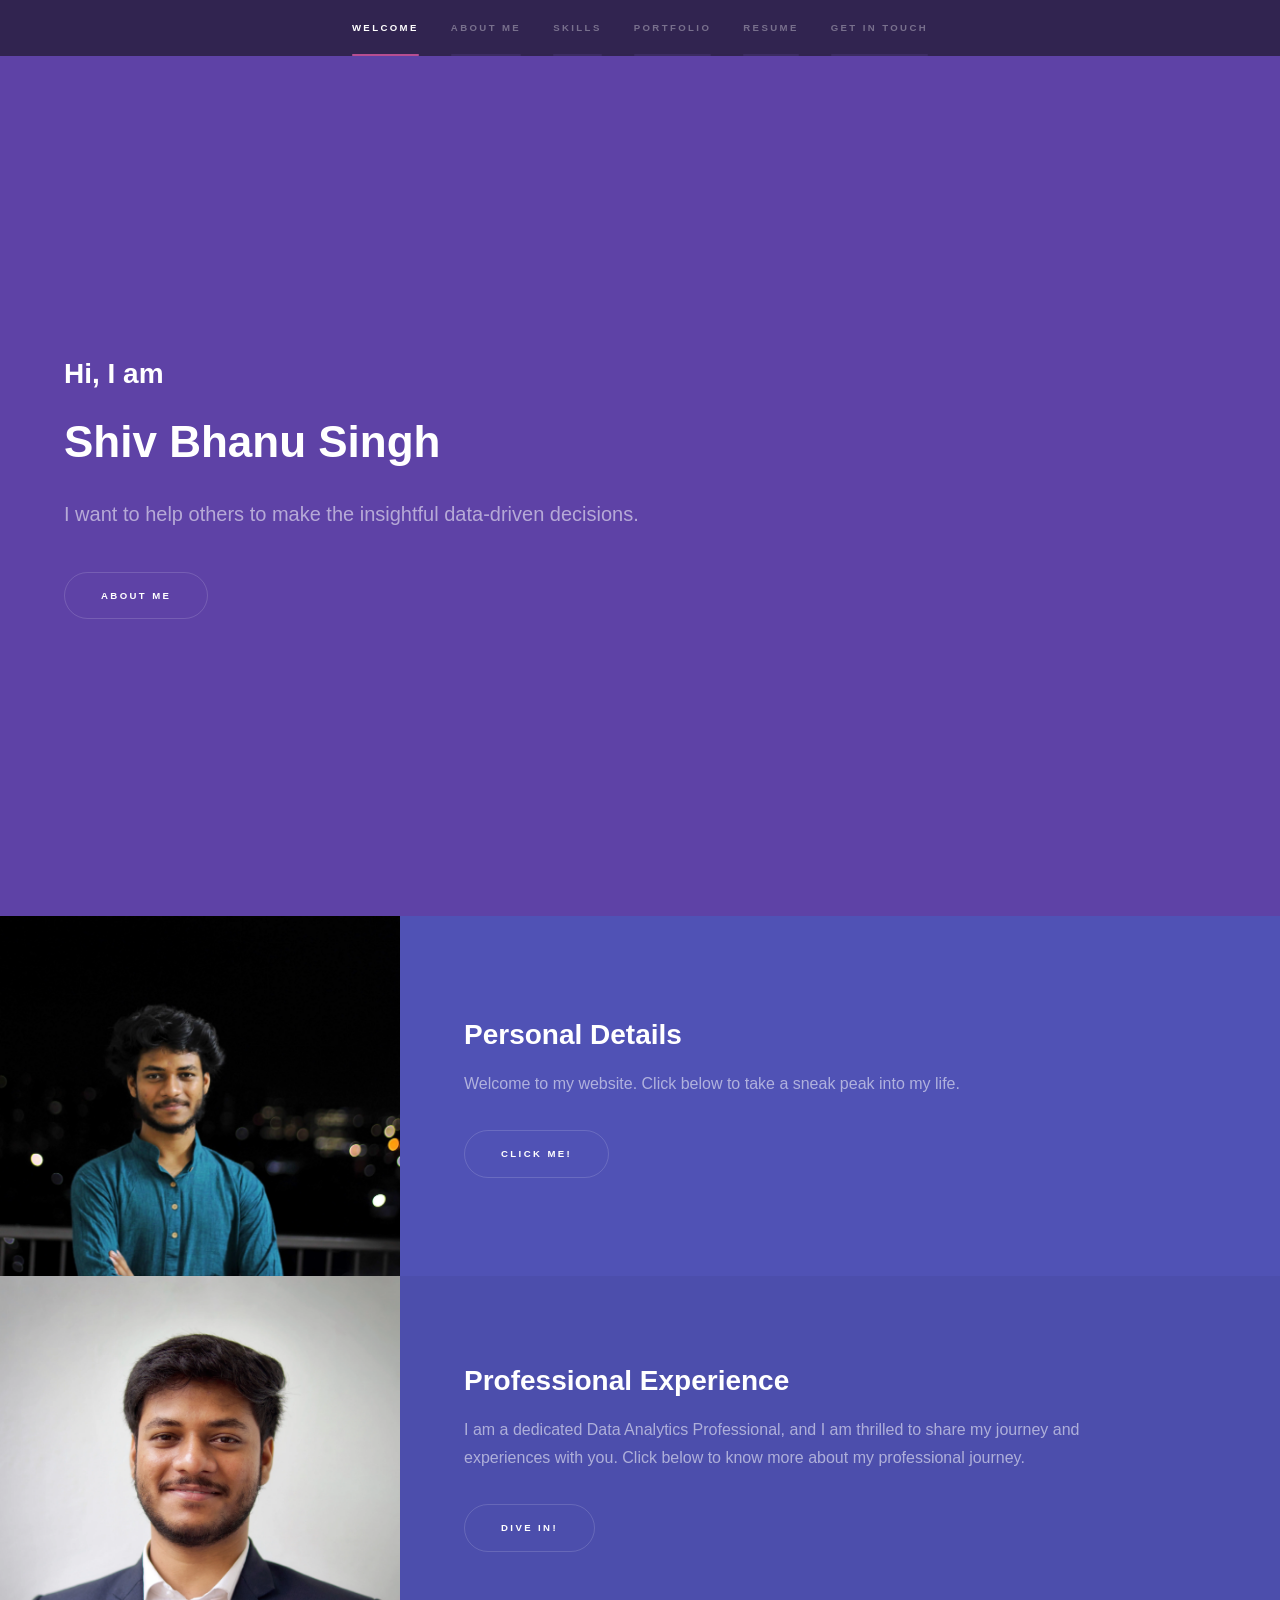
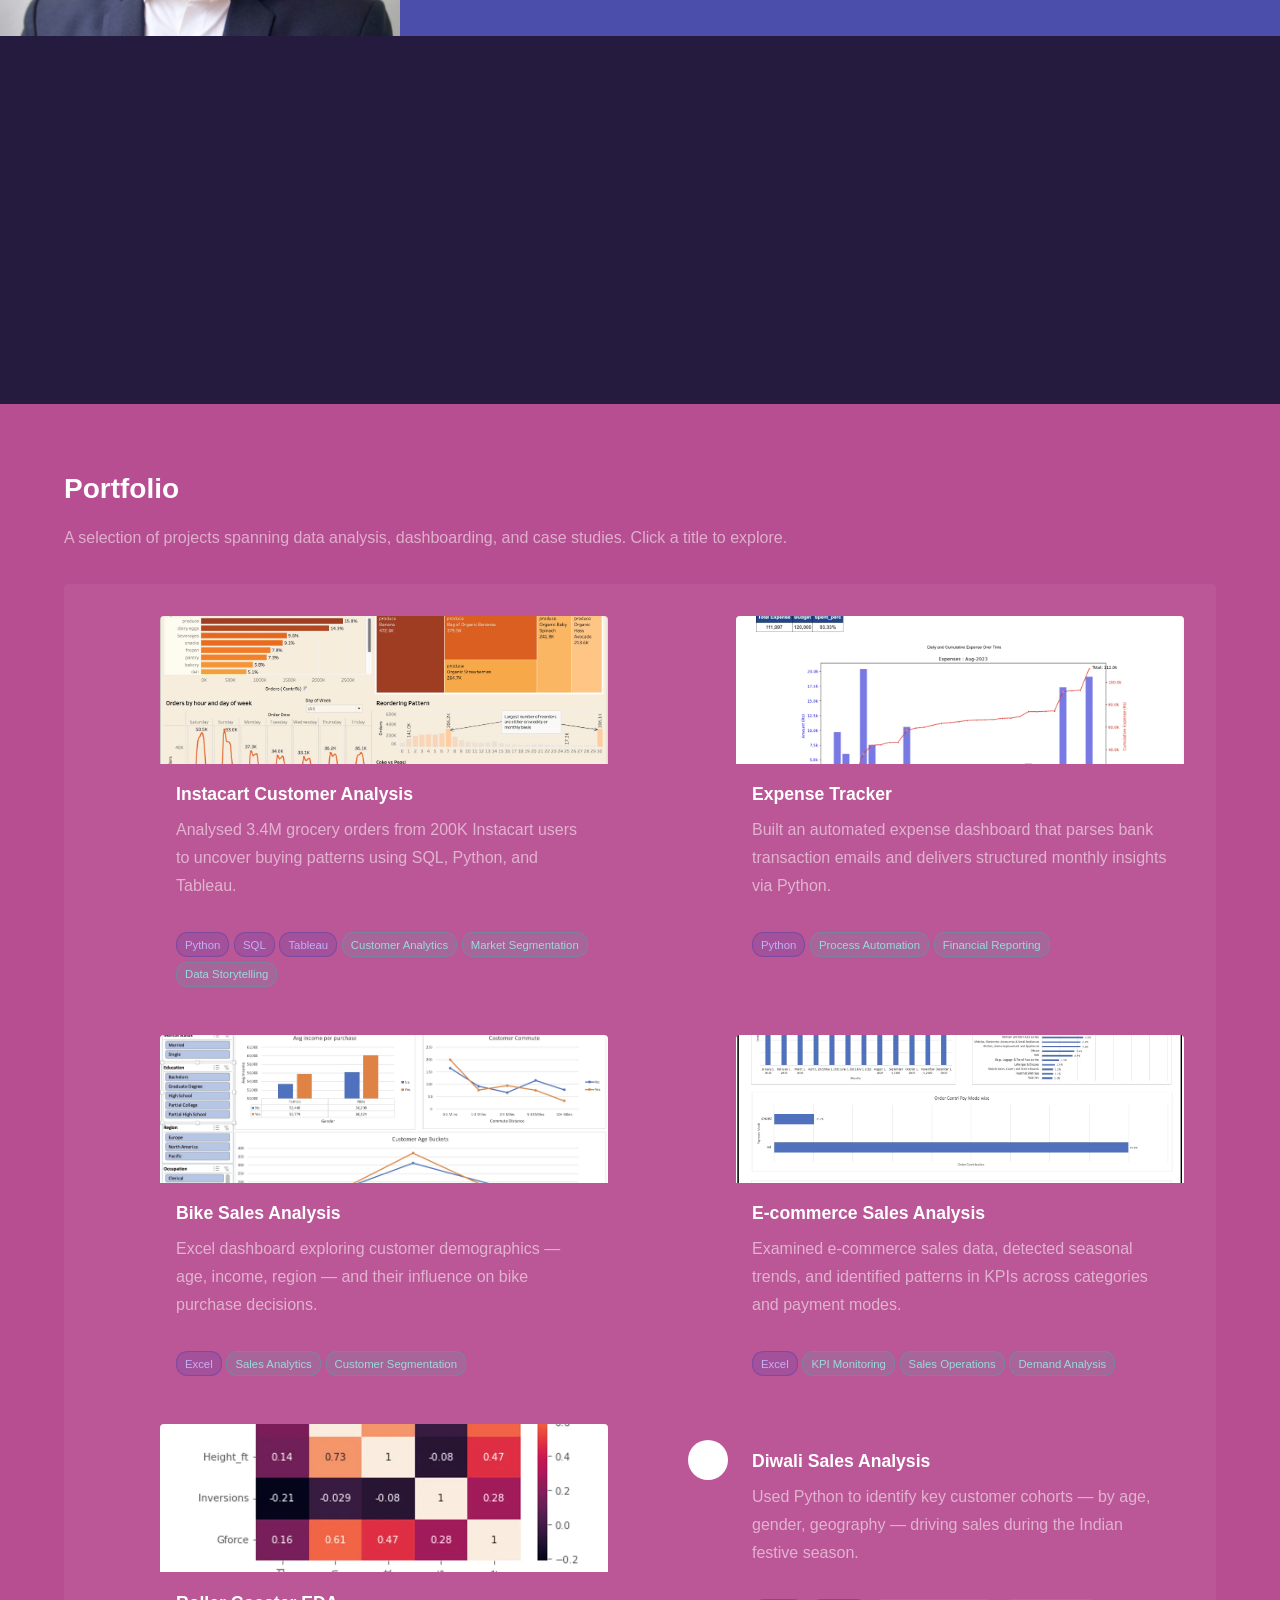
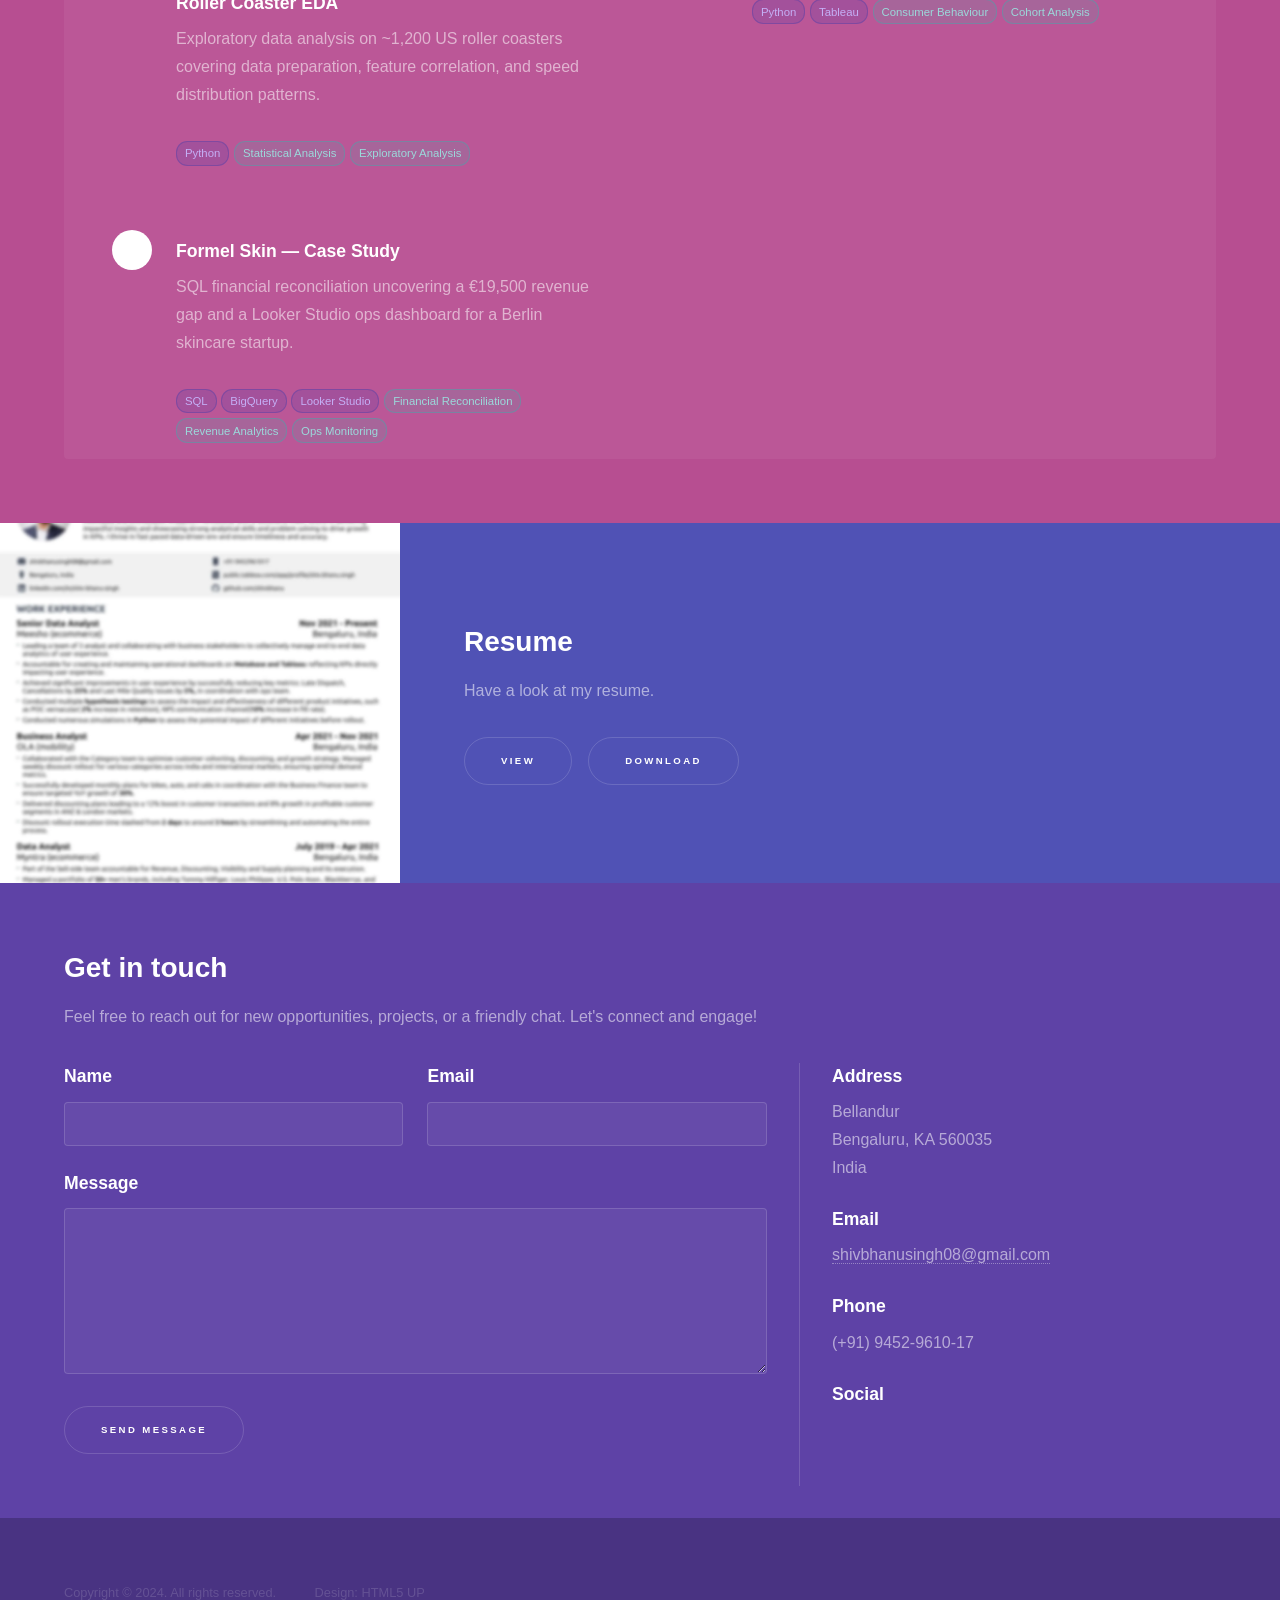
==== commit 81c81bab: "refactor: remove portfolio filter, add business skill tags to project cards - Remove hard-skill filt" ====
--- a/index.html
+++ b/index.html
@@ -141,17 +141,8 @@
 							<h2>Portfolio</h2>
 							<p>A selection of projects spanning data analysis, dashboarding, and case studies. Click a title to explore.</p>
 
-							<!-- Category filter -->
-							<div class="portfolio-filter" id="portfolio-filter">
-								<button class="filter-btn active" data-filter="all">All</button>
-								<button class="filter-btn" data-filter="python">Python</button>
-								<button class="filter-btn" data-filter="sql">SQL</button>
-								<button class="filter-btn" data-filter="excel">Excel</button>
-								<button class="filter-btn" data-filter="tableau">Tableau</button>
-							</div>
-
 							<div class="features">
-								<section data-category="python sql tableau">
+								<section>
 									<a href="instacart.html">
 										<div class="feature-thumb">
 											<img src="images/projects/instacart/Dashboard_Final.webp" alt="Instacart analysis Tableau dashboard" loading="lazy" width="2460" height="1504" />
@@ -160,13 +151,16 @@
 									</a>
 									<p>Analysed 3.4M grocery orders from 200K Instacart users to uncover buying patterns using SQL, Python, and Tableau.</p>
 									<div class="feature-tags">
-										<span class="tag">Python</span>
-										<span class="tag">SQL</span>
-										<span class="tag">Tableau</span>
-									</div>
-								</section>
-
-								<section data-category="python">
+										<span class="tag tag--tech">Python</span>
+										<span class="tag tag--tech">SQL</span>
+										<span class="tag tag--tech">Tableau</span>
+										<span class="tag tag--biz">Customer Analytics</span>
+										<span class="tag tag--biz">Market Segmentation</span>
+										<span class="tag tag--biz">Data Storytelling</span>
+									</div>
+								</section>
+
+								<section>
 									<a href="expense.html">
 										<div class="feature-thumb">
 											<img src="images/projects/instacart/August_summary.webp" alt="Expense tracker automated monthly report" loading="lazy" width="2332" height="1378" />
@@ -175,11 +169,13 @@
 									</a>
 									<p>Built an automated expense dashboard that parses bank transaction emails and delivers structured monthly insights via Python.</p>
 									<div class="feature-tags">
-										<span class="tag">Python</span>
-									</div>
-								</section>
-
-								<section data-category="excel">
+										<span class="tag tag--tech">Python</span>
+										<span class="tag tag--biz">Process Automation</span>
+										<span class="tag tag--biz">Financial Reporting</span>
+									</div>
+								</section>
+
+								<section>
 									<a href="bike_sales.html">
 										<div class="feature-thumb">
 											<img src="images/projects/bike_sales/Dashboard.webp" alt="Bike sales Excel dashboard with slicers" loading="lazy" width="2018" height="1162" />
@@ -188,11 +184,13 @@
 									</a>
 									<p>Excel dashboard exploring customer demographics — age, income, region — and their influence on bike purchase decisions.</p>
 									<div class="feature-tags">
-										<span class="tag">Excel</span>
-									</div>
-								</section>
-
-								<section data-category="excel">
+										<span class="tag tag--tech">Excel</span>
+										<span class="tag tag--biz">Sales Analytics</span>
+										<span class="tag tag--biz">Customer Segmentation</span>
+									</div>
+								</section>
+
+								<section>
 									<a href="ecom_sales.html">
 										<div class="feature-thumb">
 											<img src="images/projects/ecom_sales/OC_dashboard.webp" alt="E-commerce order contribution dashboard" loading="lazy" width="1310" height="1260" />
@@ -201,11 +199,14 @@
 									</a>
 									<p>Examined e-commerce sales data, detected seasonal trends, and identified patterns in KPIs across categories and payment modes.</p>
 									<div class="feature-tags">
-										<span class="tag">Excel</span>
-									</div>
-								</section>
-
-								<section data-category="python">
+										<span class="tag tag--tech">Excel</span>
+										<span class="tag tag--biz">KPI Monitoring</span>
+										<span class="tag tag--biz">Sales Operations</span>
+										<span class="tag tag--biz">Demand Analysis</span>
+									</div>
+								</section>
+
+								<section>
 									<a href="roller_eda.html">
 										<div class="feature-thumb">
 											<img src="images/projects/roller_coaster/Feature_Correlation_Matrix.webp" alt="Roller coaster feature correlation heatmap" loading="lazy" width="800" height="550" />
@@ -214,32 +215,39 @@
 									</a>
 									<p>Exploratory data analysis on ~1,200 US roller coasters covering data preparation, feature correlation, and speed distribution patterns.</p>
 									<div class="feature-tags">
-										<span class="tag">Python</span>
-									</div>
-								</section>
-
-								<section data-category="python tableau">
+										<span class="tag tag--tech">Python</span>
+										<span class="tag tag--biz">Statistical Analysis</span>
+										<span class="tag tag--biz">Exploratory Analysis</span>
+									</div>
+								</section>
+
+								<section>
 									<a href="diwali_sales.html">
 										<span class="icon solid major fa-fire"></span>
 										<h3 class="project_hover">Diwali Sales Analysis</h3>
 									</a>
 									<p>Used Python to identify key customer cohorts — by age, gender, geography — driving sales during the Indian festive season.</p>
 									<div class="feature-tags">
-										<span class="tag">Python</span>
-										<span class="tag">Tableau</span>
-									</div>
-								</section>
-
-								<section data-category="sql">
+										<span class="tag tag--tech">Python</span>
+										<span class="tag tag--tech">Tableau</span>
+										<span class="tag tag--biz">Consumer Behaviour</span>
+										<span class="tag tag--biz">Cohort Analysis</span>
+									</div>
+								</section>
+
+								<section>
 									<a href="formel_skin.html">
 										<span class="icon solid major fa-spa"></span>
 										<h3 class="project_hover">Formel Skin — Case Study</h3>
 									</a>
 									<p>SQL financial reconciliation uncovering a €19,500 revenue gap and a Looker Studio ops dashboard for a Berlin skincare startup.</p>
 									<div class="feature-tags">
-										<span class="tag">SQL</span>
-										<span class="tag">BigQuery</span>
-										<span class="tag">Looker Studio</span>
+										<span class="tag tag--tech">SQL</span>
+										<span class="tag tag--tech">BigQuery</span>
+										<span class="tag tag--tech">Looker Studio</span>
+										<span class="tag tag--biz">Financial Reconciliation</span>
+										<span class="tag tag--biz">Revenue Analytics</span>
+										<span class="tag tag--biz">Ops Monitoring</span>
 									</div>
 								</section>
 							</div>
@@ -338,6 +346,5 @@
 			<script src="assets/js/browser.min.js"></script>
 			<script src="assets/js/main.js"></script>
 			<script src="assets/js/contact.js"></script>
-			<script src="assets/js/portfolio.js"></script>
 	</body>
 </html>
--- a/assets/css/portfolio.css
+++ b/assets/css/portfolio.css
@@ -1,42 +1,7 @@
 /* =============================================================
-   Portfolio enhancements: skills section, project filter,
-   feature card thumbnails and tags.
+   Portfolio enhancements: skills section, feature card
+   thumbnails, and tech / business skill tags.
    ============================================================= */
-
-/* ---- Portfolio Filter ---- */
-.portfolio-filter {
-	display: flex;
-	flex-wrap: wrap;
-	gap: 0.55em;
-	margin-bottom: 1.8em;
-}
-
-.filter-btn {
-	padding: 0.38em 1.1em;
-	border: 1px solid rgba(255, 255, 255, 0.25);
-	border-radius: 2em;
-	background: transparent;
-	color: rgba(255, 255, 255, 0.6);
-	cursor: pointer;
-	font-size: 0.82em;
-	letter-spacing: 0.05em;
-	transition: background 0.2s, border-color 0.2s, color 0.2s;
-}
-
-.filter-btn:hover {
-	border-color: rgba(255, 255, 255, 0.55);
-	color: #fff;
-}
-
-.filter-btn.active {
-	background: #5e42a6;
-	border-color: #5e42a6;
-	color: #fff;
-}
-
-.features > section.filter-hidden {
-	display: none;
-}
 
 /* ---- Feature Card Thumbnails ---- */
 .features > section .feature-thumb {
@@ -59,21 +24,35 @@
 	transform: scale(1.05);
 }
 
-/* ---- Feature Tags ---- */
+/* ---- Skill Tags ---- */
 .feature-tags {
 	display: flex;
 	flex-wrap: wrap;
 	gap: 0.3em;
-	margin-top: 0.7em;
+	margin-top: 0.75em;
 }
 
-.feature-tags .tag {
-	font-size: 0.72em;
-	padding: 0.18em 0.65em;
-	background: rgba(94, 66, 166, 0.28);
-	border: 1px solid rgba(94, 66, 166, 0.45);
+/* Base tag */
+.tag {
+	font-size: 0.71em;
+	padding: 0.2em 0.7em;
 	border-radius: 1em;
-	color: rgba(255, 255, 255, 0.62);
+	line-height: 1.6;
+	white-space: nowrap;
+}
+
+/* Hard / tool tags — purple */
+.tag--tech {
+	background: rgba(94, 66, 166, 0.25);
+	border: 1px solid rgba(94, 66, 166, 0.5);
+	color: rgba(200, 185, 255, 0.9);
+}
+
+/* Business / domain tags — teal */
+.tag--biz {
+	background: rgba(56, 178, 172, 0.15);
+	border: 1px solid rgba(56, 178, 172, 0.4);
+	color: rgba(153, 230, 225, 0.9);
 }
 
 /* ---- Skills Section ---- */
@@ -121,14 +100,10 @@
 	line-height: 1.3;
 }
 
-/* ---- Responsive adjustments ---- */
+/* ---- Responsive ---- */
 @media (max-width: 736px) {
 	.skills-grid {
 		grid-template-columns: repeat(auto-fill, minmax(110px, 1fr));
 		gap: 0.8em;
 	}
-
-	.portfolio-filter {
-		gap: 0.4em;
-	}
 }
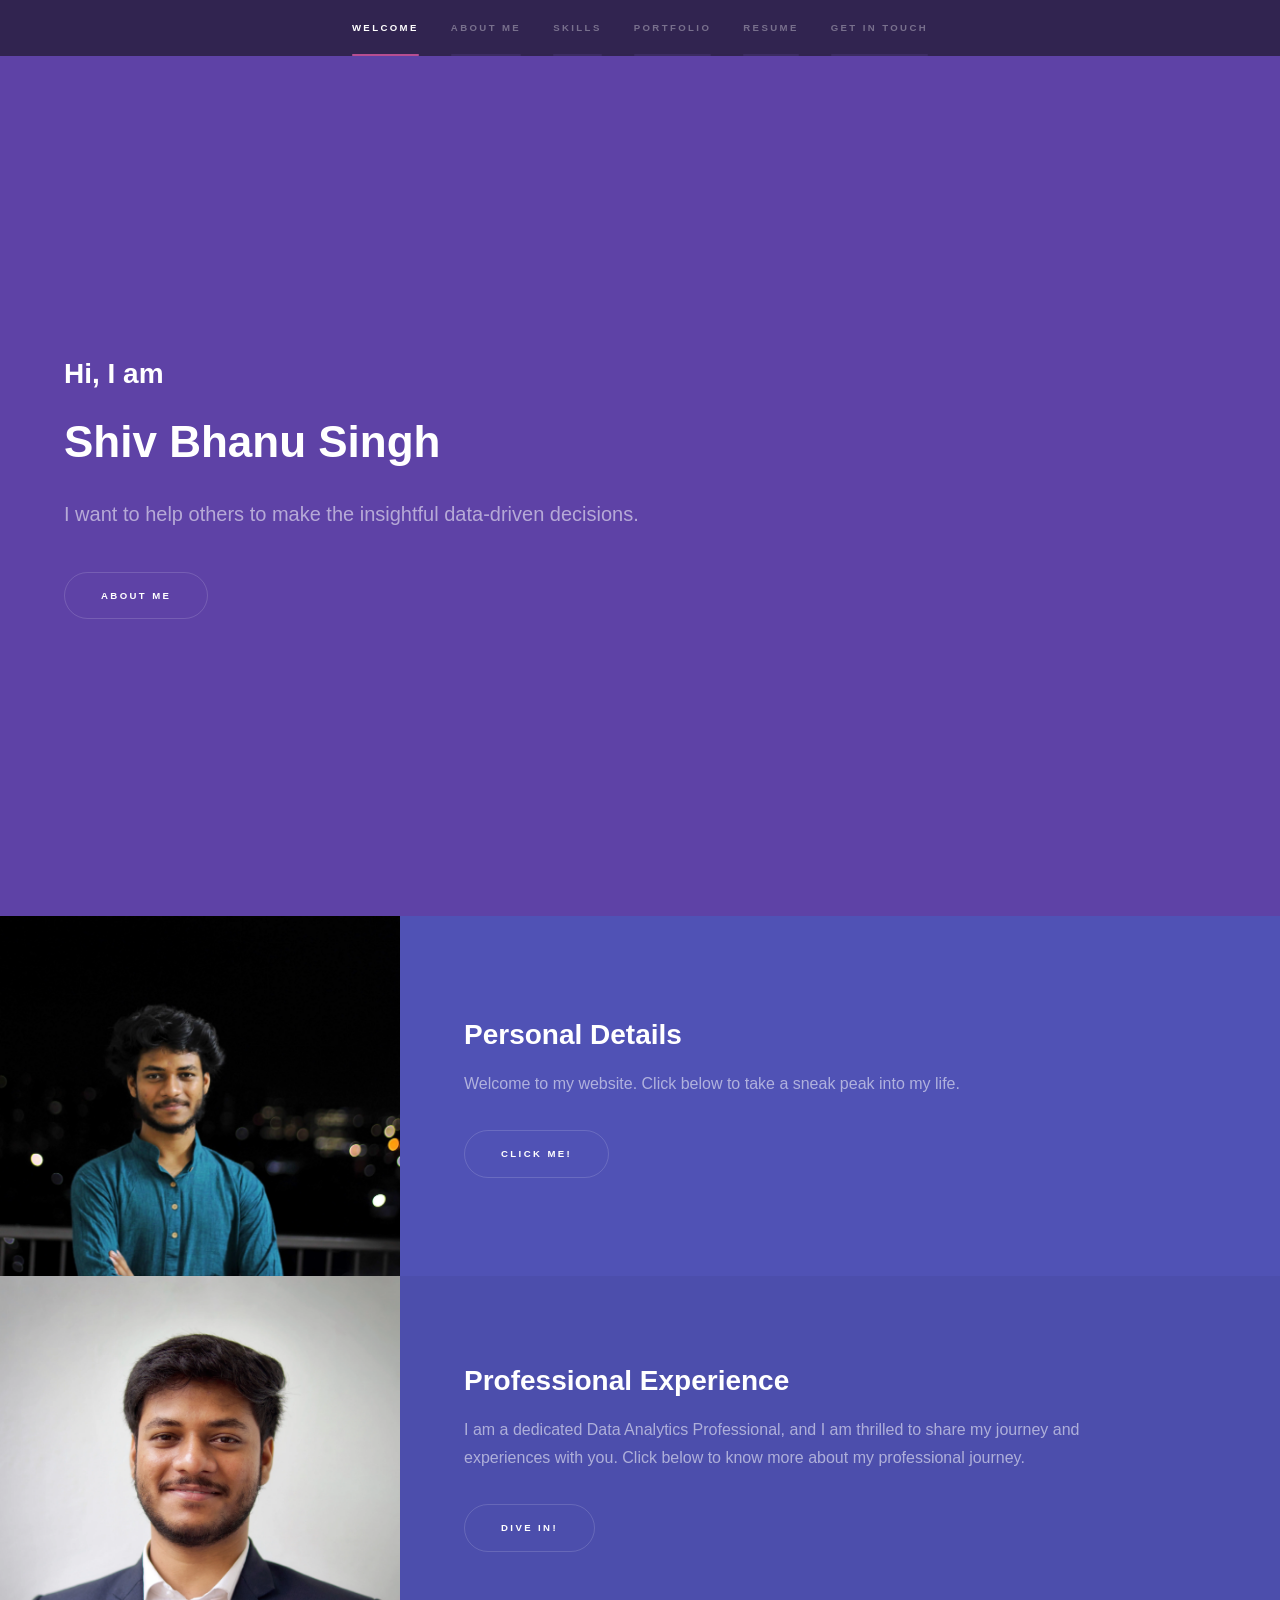
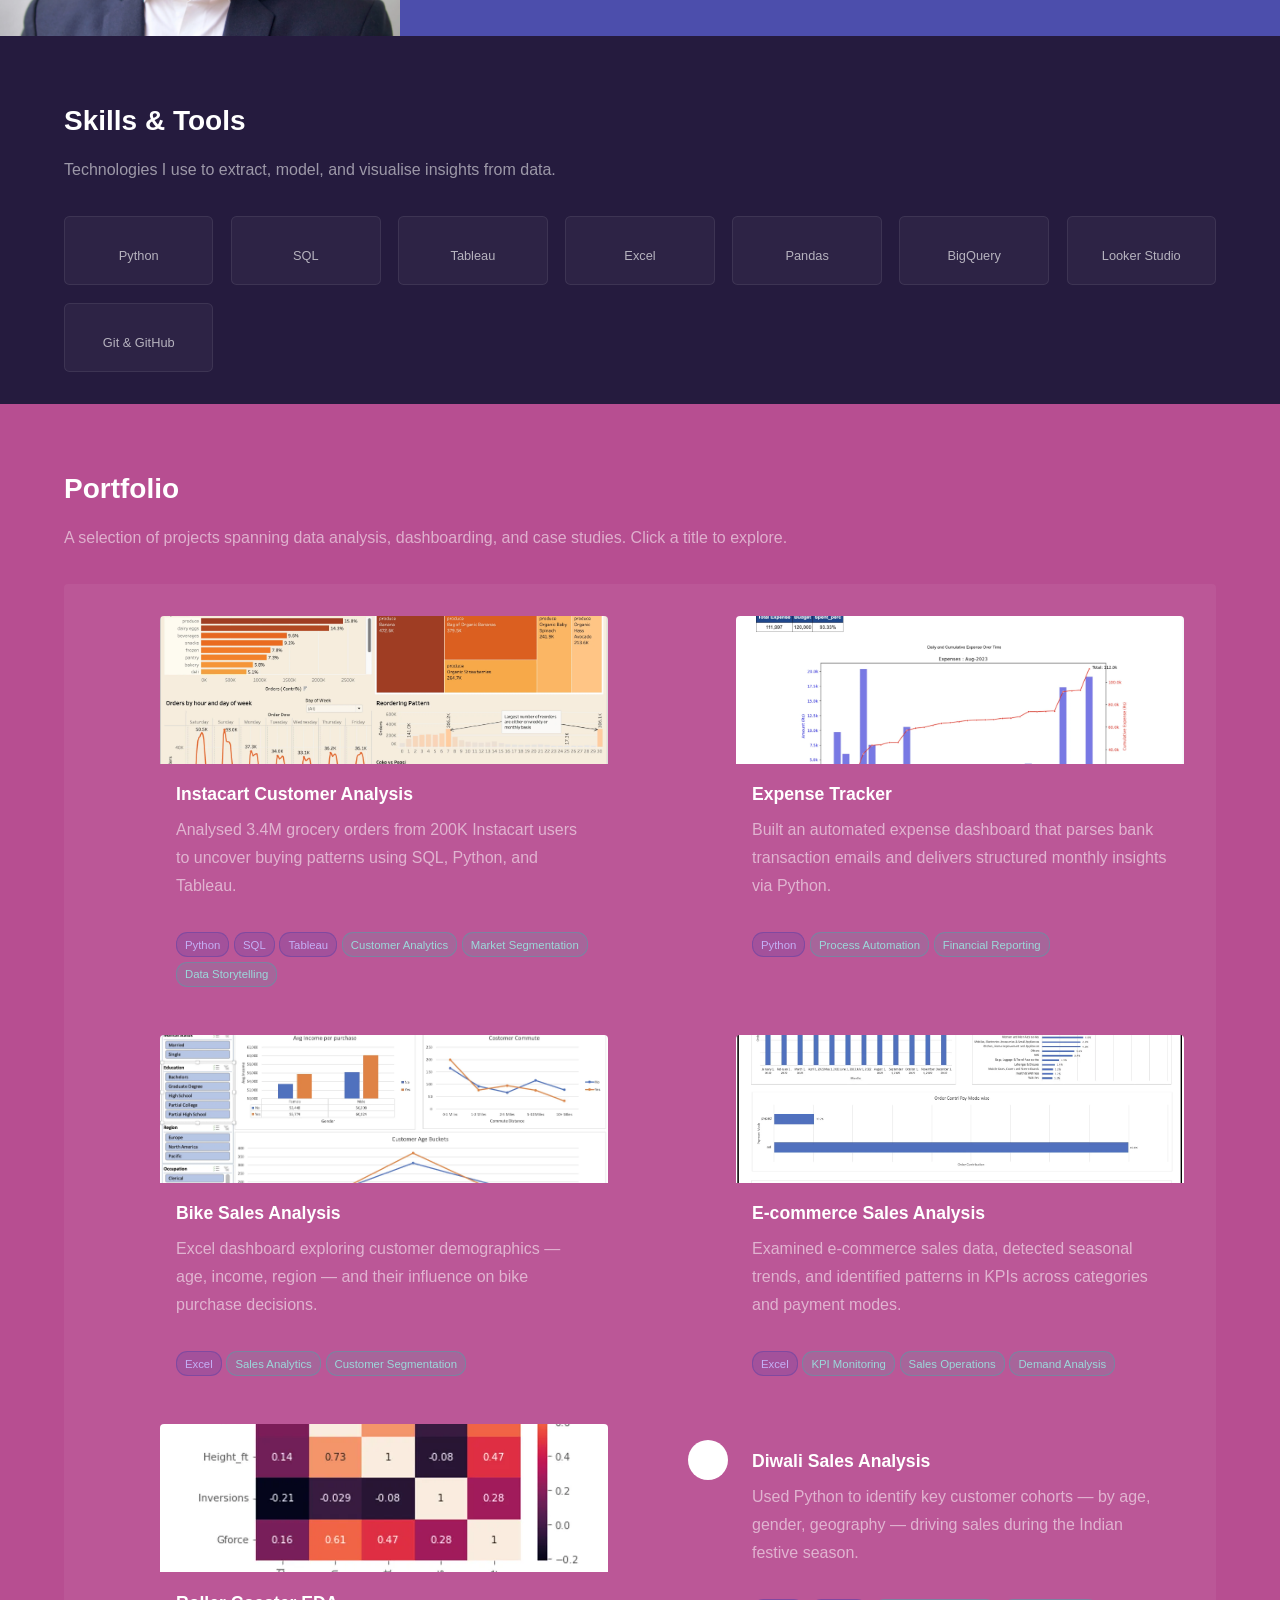
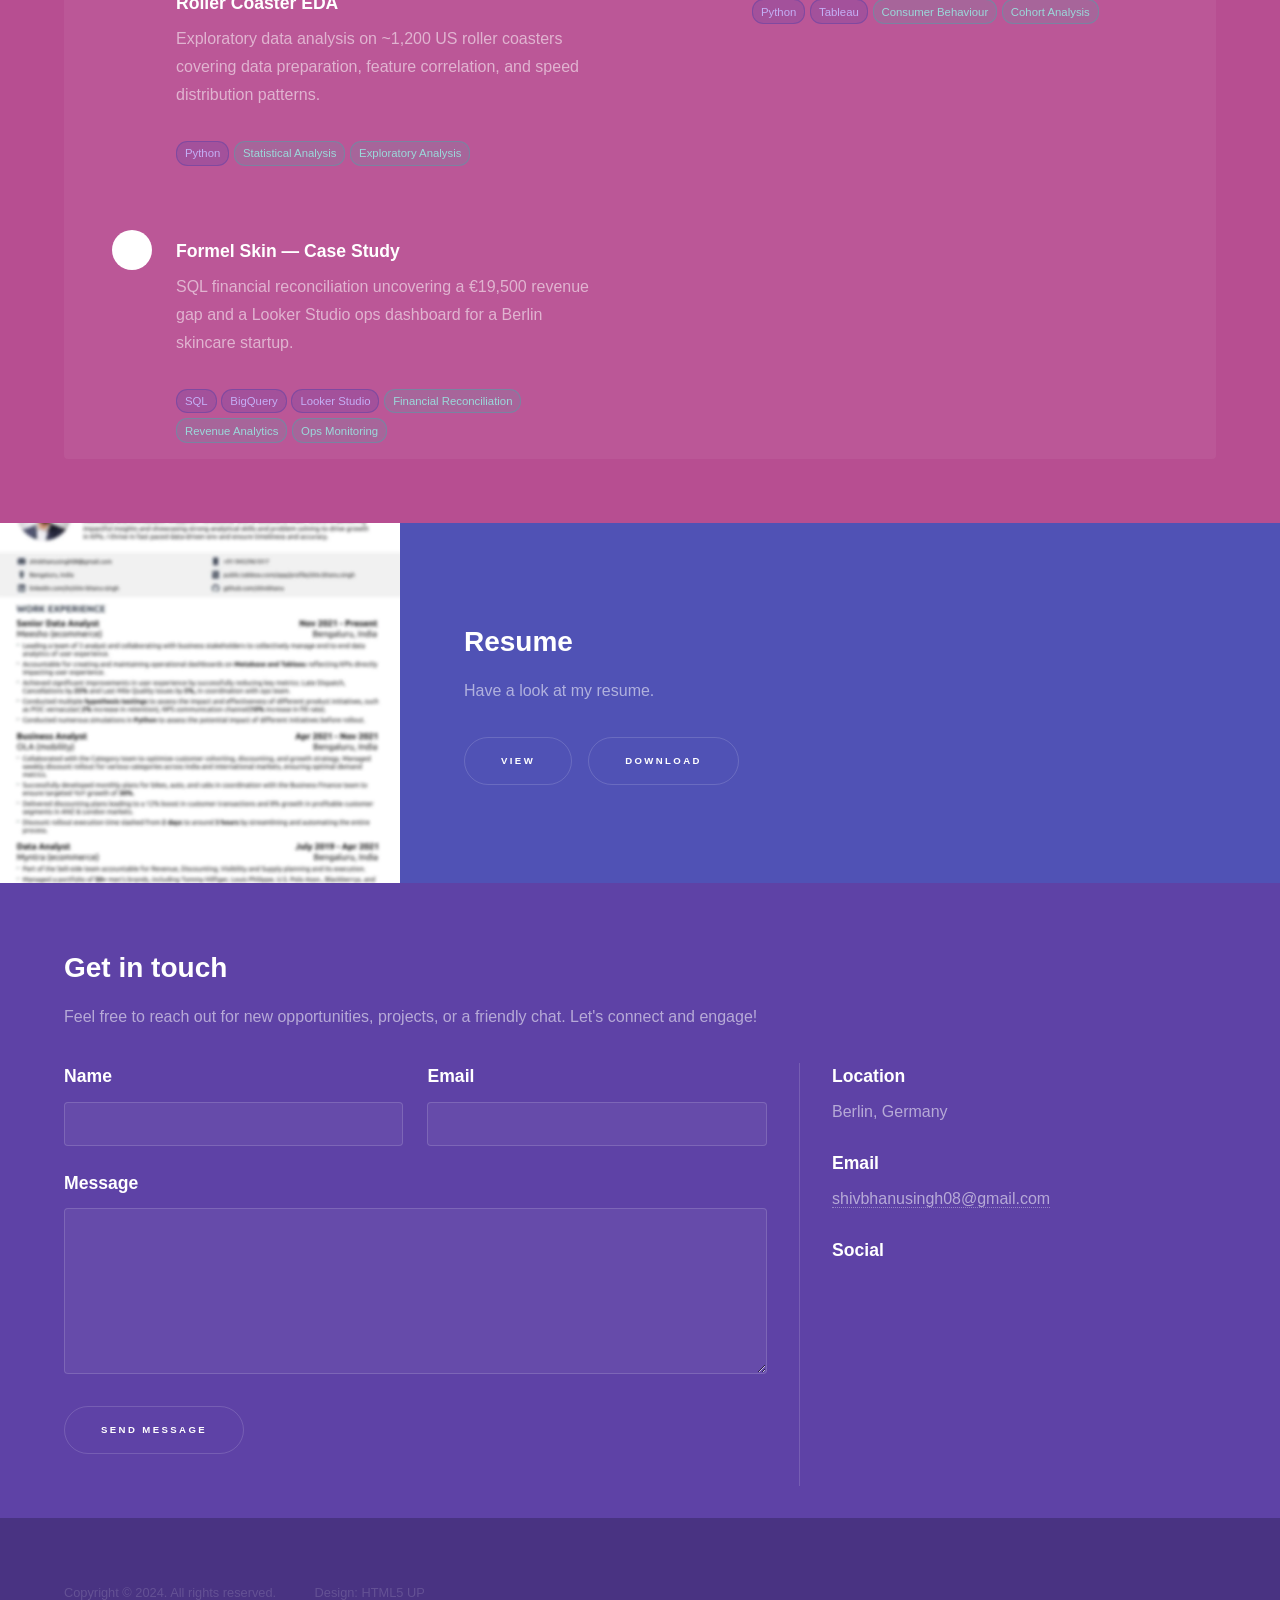
==== commit 7c1d331c: "fix: remove Data Analyst from titles, update contact info - Shorten page title to "Shiv Bhanu Singh " ====
--- a/index.html
+++ b/index.html
@@ -6,7 +6,7 @@
 -->
 <html lang="en">
 	<head>
-		<title>Shiv Bhanu Singh — Data Analytics Portfolio</title>
+		<title>Shiv Bhanu Singh — Portfolio</title>
 		<meta charset="utf-8" />
 		<meta name="viewport" content="width=device-width, initial-scale=1" />
 		<meta name="description" content="Portfolio of Shiv Bhanu Singh, Data Analytics Professional specialising in Python, SQL, Tableau, Excel, and BigQuery." />
@@ -14,7 +14,7 @@
 		<!-- Open Graph -->
 		<meta property="og:type" content="website" />
 		<meta property="og:url" content="https://shivbhanusingh.com/" />
-		<meta property="og:title" content="Shiv Bhanu Singh — Data Analytics Portfolio" />
+		<meta property="og:title" content="Shiv Bhanu Singh — Portfolio" />
 		<meta property="og:description" content="Senior Data Analyst with experience at Meesho, OLA, and Myntra. Projects in Python, SQL, Tableau, and Excel." />
 		<meta property="og:image" content="https://shivbhanusingh.com/images/personal/Final_Headshot.JPG" />
 
@@ -302,18 +302,12 @@
 								<section>
 									<ul class="contact">
 										<li>
-											<h3>Address</h3>
-											<span>Bellandur<br />
-											Bengaluru, KA 560035<br />
-											India</span>
+											<h3>Location</h3>
+											<span>Berlin, Germany</span>
 										</li>
 										<li>
 											<h3>Email</h3>
 											<a href="mailto:shivbhanusingh08@gmail.com">shivbhanusingh08@gmail.com</a>
-										</li>
-										<li>
-											<h3>Phone</h3>
-											<span>(+91) 9452-9610-17</span>
 										</li>
 										<li>
 											<h3>Social</h3>
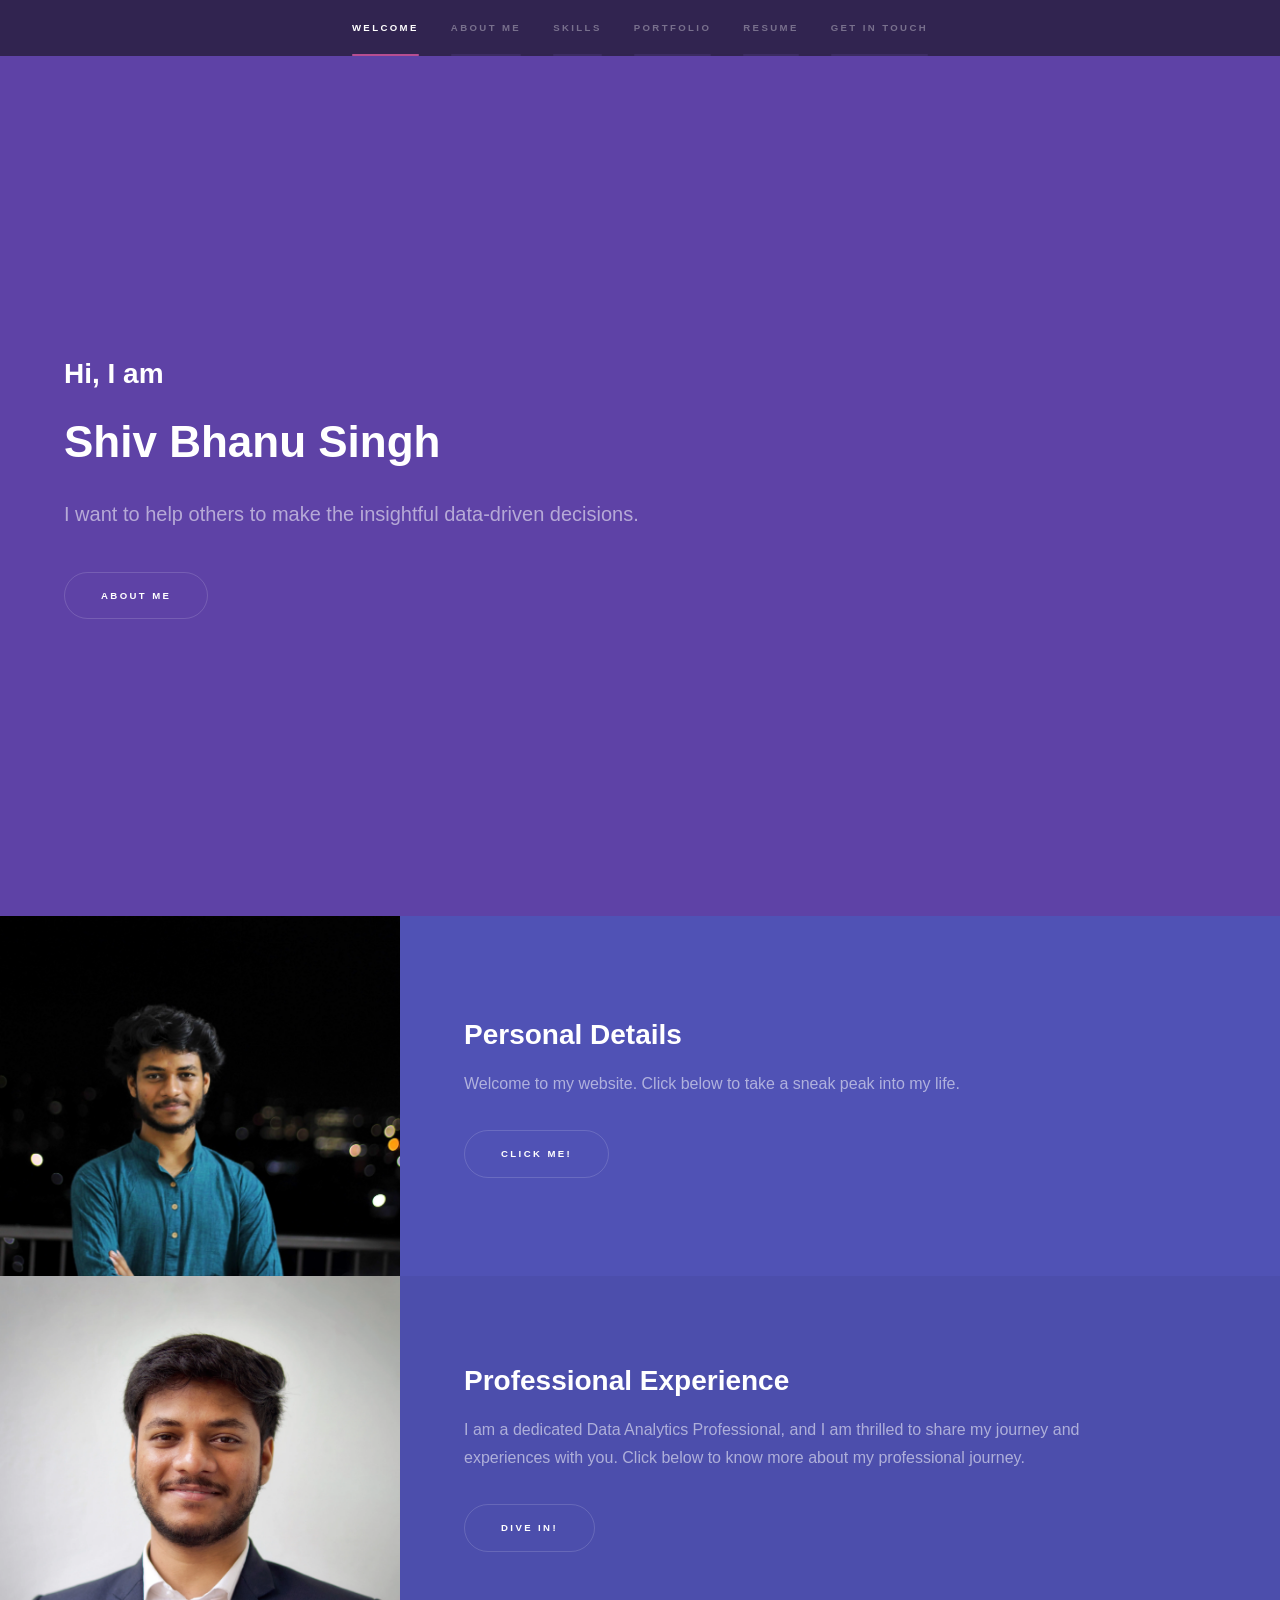
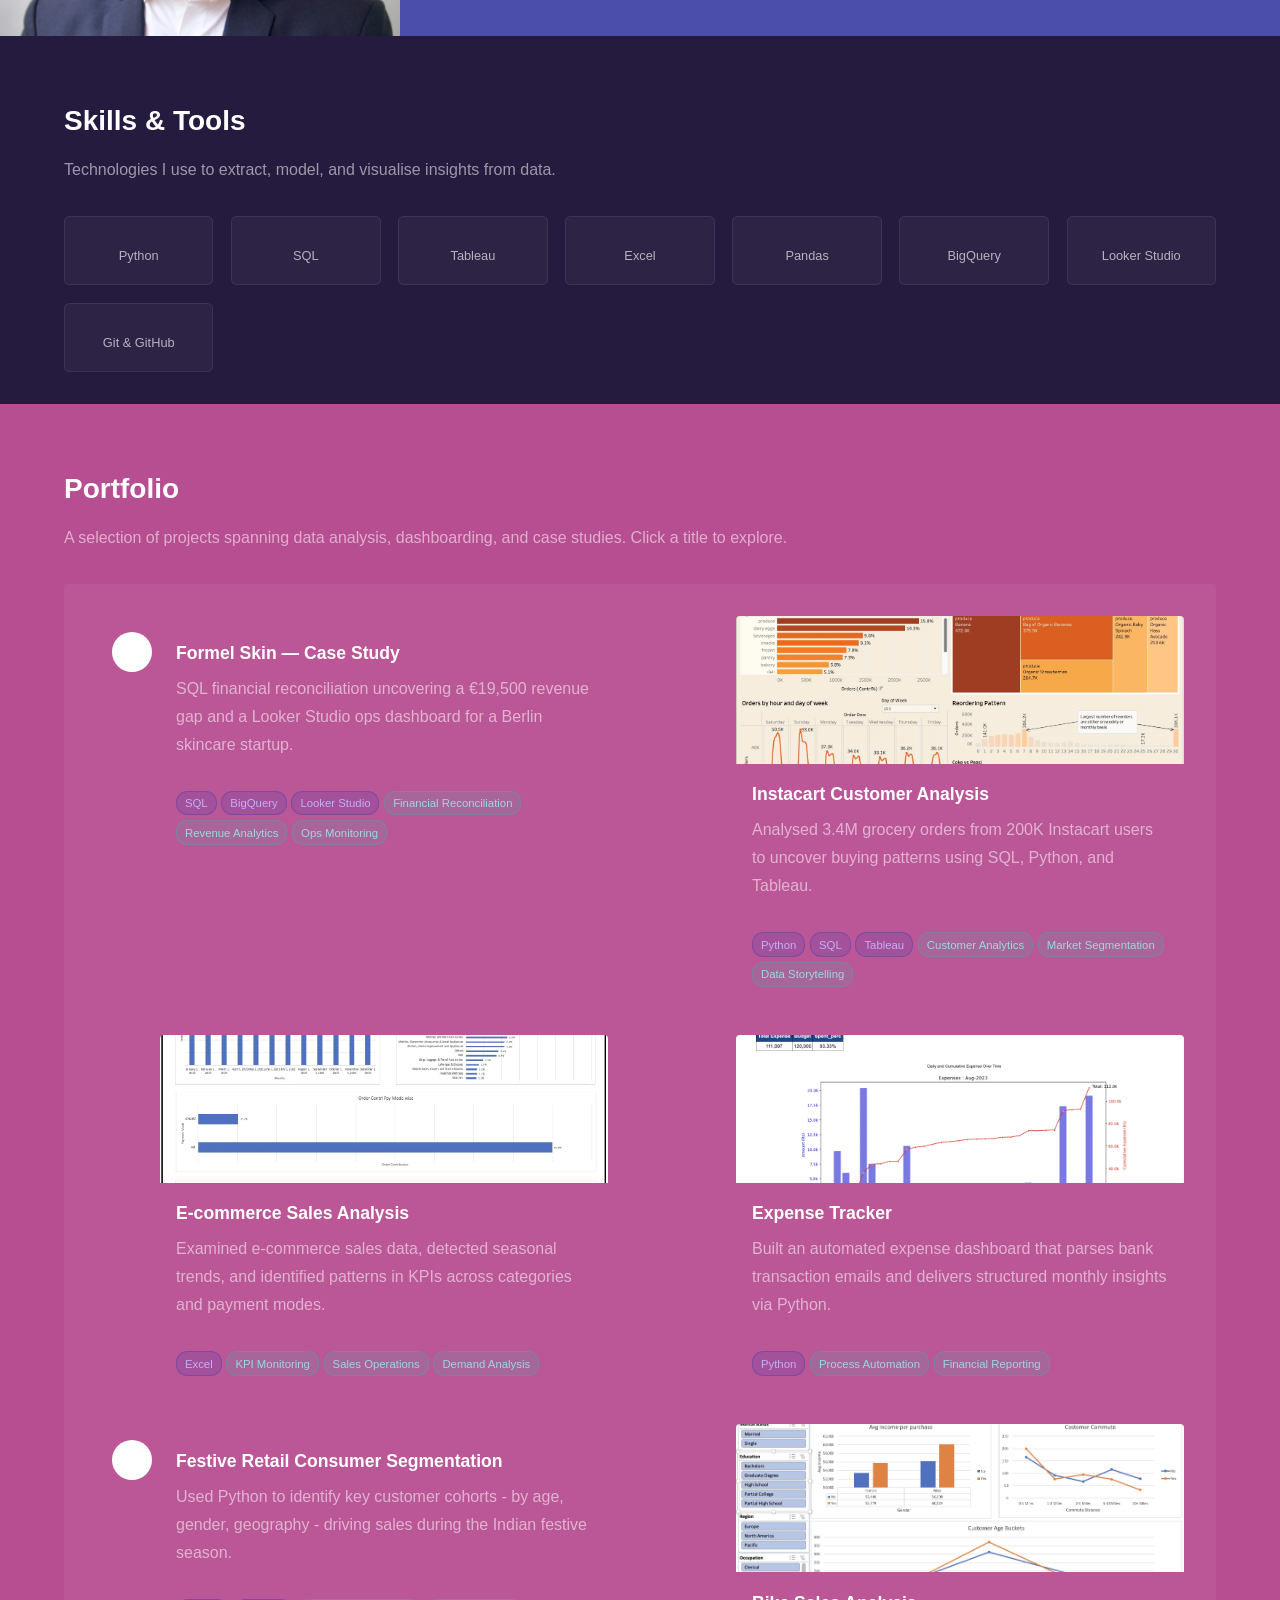
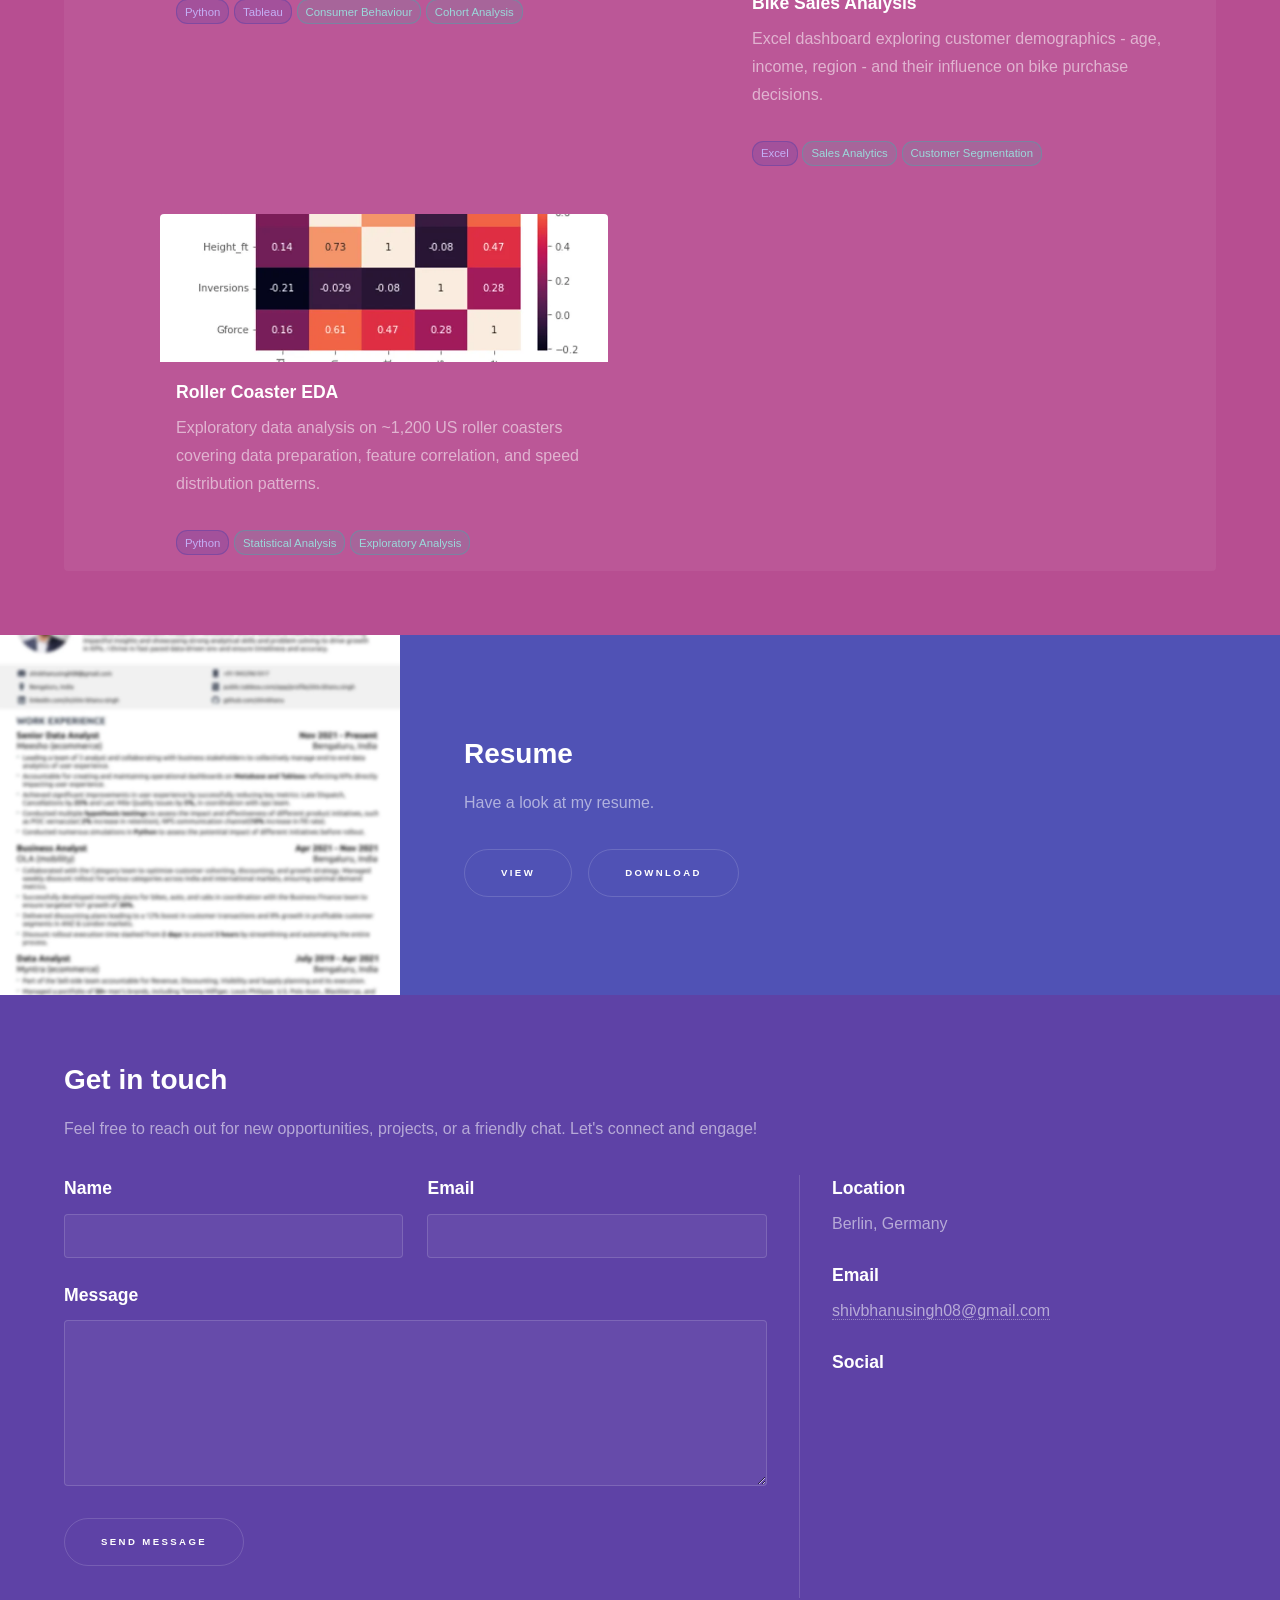
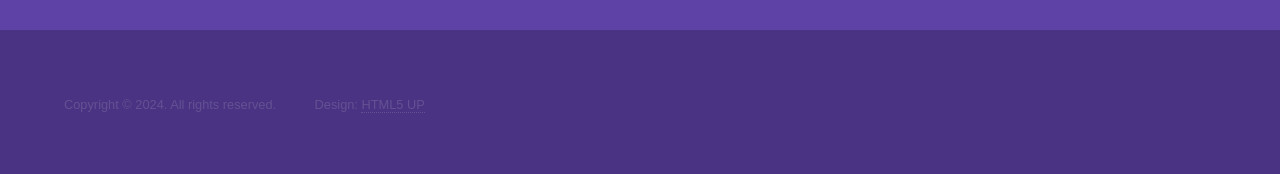
==== commit 52cd9043: "refactor: rename Diwali project, reorder portfolio, clean up em dashes - Rename "Diwali Sales Analys" ====
--- a/index.html
+++ b/index.html
@@ -143,6 +143,22 @@
 
 							<div class="features">
 								<section>
+									<a href="formel_skin.html">
+										<span class="icon solid major fa-spa"></span>
+										<h3 class="project_hover">Formel Skin — Case Study</h3>
+									</a>
+									<p>SQL financial reconciliation uncovering a €19,500 revenue gap and a Looker Studio ops dashboard for a Berlin skincare startup.</p>
+									<div class="feature-tags">
+										<span class="tag tag--tech">SQL</span>
+										<span class="tag tag--tech">BigQuery</span>
+										<span class="tag tag--tech">Looker Studio</span>
+										<span class="tag tag--biz">Financial Reconciliation</span>
+										<span class="tag tag--biz">Revenue Analytics</span>
+										<span class="tag tag--biz">Ops Monitoring</span>
+									</div>
+								</section>
+
+								<section>
 									<a href="instacart.html">
 										<div class="feature-thumb">
 											<img src="images/projects/instacart/Dashboard_Final.webp" alt="Instacart analysis Tableau dashboard" loading="lazy" width="2460" height="1504" />
@@ -161,36 +177,6 @@
 								</section>
 
 								<section>
-									<a href="expense.html">
-										<div class="feature-thumb">
-											<img src="images/projects/instacart/August_summary.webp" alt="Expense tracker automated monthly report" loading="lazy" width="2332" height="1378" />
-										</div>
-										<h3 class="project_hover">Expense Tracker</h3>
-									</a>
-									<p>Built an automated expense dashboard that parses bank transaction emails and delivers structured monthly insights via Python.</p>
-									<div class="feature-tags">
-										<span class="tag tag--tech">Python</span>
-										<span class="tag tag--biz">Process Automation</span>
-										<span class="tag tag--biz">Financial Reporting</span>
-									</div>
-								</section>
-
-								<section>
-									<a href="bike_sales.html">
-										<div class="feature-thumb">
-											<img src="images/projects/bike_sales/Dashboard.webp" alt="Bike sales Excel dashboard with slicers" loading="lazy" width="2018" height="1162" />
-										</div>
-										<h3 class="project_hover">Bike Sales Analysis</h3>
-									</a>
-									<p>Excel dashboard exploring customer demographics — age, income, region — and their influence on bike purchase decisions.</p>
-									<div class="feature-tags">
-										<span class="tag tag--tech">Excel</span>
-										<span class="tag tag--biz">Sales Analytics</span>
-										<span class="tag tag--biz">Customer Segmentation</span>
-									</div>
-								</section>
-
-								<section>
 									<a href="ecom_sales.html">
 										<div class="feature-thumb">
 											<img src="images/projects/ecom_sales/OC_dashboard.webp" alt="E-commerce order contribution dashboard" loading="lazy" width="1310" height="1260" />
@@ -207,26 +193,26 @@
 								</section>
 
 								<section>
-									<a href="roller_eda.html">
-										<div class="feature-thumb">
-											<img src="images/projects/roller_coaster/Feature_Correlation_Matrix.webp" alt="Roller coaster feature correlation heatmap" loading="lazy" width="800" height="550" />
-										</div>
-										<h3 class="project_hover">Roller Coaster EDA</h3>
-									</a>
-									<p>Exploratory data analysis on ~1,200 US roller coasters covering data preparation, feature correlation, and speed distribution patterns.</p>
+									<a href="expense.html">
+										<div class="feature-thumb">
+											<img src="images/projects/instacart/August_summary.webp" alt="Expense tracker automated monthly report" loading="lazy" width="2332" height="1378" />
+										</div>
+										<h3 class="project_hover">Expense Tracker</h3>
+									</a>
+									<p>Built an automated expense dashboard that parses bank transaction emails and delivers structured monthly insights via Python.</p>
 									<div class="feature-tags">
 										<span class="tag tag--tech">Python</span>
-										<span class="tag tag--biz">Statistical Analysis</span>
-										<span class="tag tag--biz">Exploratory Analysis</span>
+										<span class="tag tag--biz">Process Automation</span>
+										<span class="tag tag--biz">Financial Reporting</span>
 									</div>
 								</section>
 
 								<section>
 									<a href="diwali_sales.html">
 										<span class="icon solid major fa-fire"></span>
-										<h3 class="project_hover">Diwali Sales Analysis</h3>
-									</a>
-									<p>Used Python to identify key customer cohorts — by age, gender, geography — driving sales during the Indian festive season.</p>
+										<h3 class="project_hover">Festive Retail Consumer Segmentation</h3>
+									</a>
+									<p>Used Python to identify key customer cohorts - by age, gender, geography - driving sales during the Indian festive season.</p>
 									<div class="feature-tags">
 										<span class="tag tag--tech">Python</span>
 										<span class="tag tag--tech">Tableau</span>
@@ -236,18 +222,32 @@
 								</section>
 
 								<section>
-									<a href="formel_skin.html">
-										<span class="icon solid major fa-spa"></span>
-										<h3 class="project_hover">Formel Skin — Case Study</h3>
-									</a>
-									<p>SQL financial reconciliation uncovering a €19,500 revenue gap and a Looker Studio ops dashboard for a Berlin skincare startup.</p>
-									<div class="feature-tags">
-										<span class="tag tag--tech">SQL</span>
-										<span class="tag tag--tech">BigQuery</span>
-										<span class="tag tag--tech">Looker Studio</span>
-										<span class="tag tag--biz">Financial Reconciliation</span>
-										<span class="tag tag--biz">Revenue Analytics</span>
-										<span class="tag tag--biz">Ops Monitoring</span>
+									<a href="bike_sales.html">
+										<div class="feature-thumb">
+											<img src="images/projects/bike_sales/Dashboard.webp" alt="Bike sales Excel dashboard with slicers" loading="lazy" width="2018" height="1162" />
+										</div>
+										<h3 class="project_hover">Bike Sales Analysis</h3>
+									</a>
+									<p>Excel dashboard exploring customer demographics - age, income, region - and their influence on bike purchase decisions.</p>
+									<div class="feature-tags">
+										<span class="tag tag--tech">Excel</span>
+										<span class="tag tag--biz">Sales Analytics</span>
+										<span class="tag tag--biz">Customer Segmentation</span>
+									</div>
+								</section>
+
+								<section>
+									<a href="roller_eda.html">
+										<div class="feature-thumb">
+											<img src="images/projects/roller_coaster/Feature_Correlation_Matrix.webp" alt="Roller coaster feature correlation heatmap" loading="lazy" width="800" height="550" />
+										</div>
+										<h3 class="project_hover">Roller Coaster EDA</h3>
+									</a>
+									<p>Exploratory data analysis on ~1,200 US roller coasters covering data preparation, feature correlation, and speed distribution patterns.</p>
+									<div class="feature-tags">
+										<span class="tag tag--tech">Python</span>
+										<span class="tag tag--biz">Statistical Analysis</span>
+										<span class="tag tag--biz">Exploratory Analysis</span>
 									</div>
 								</section>
 							</div>
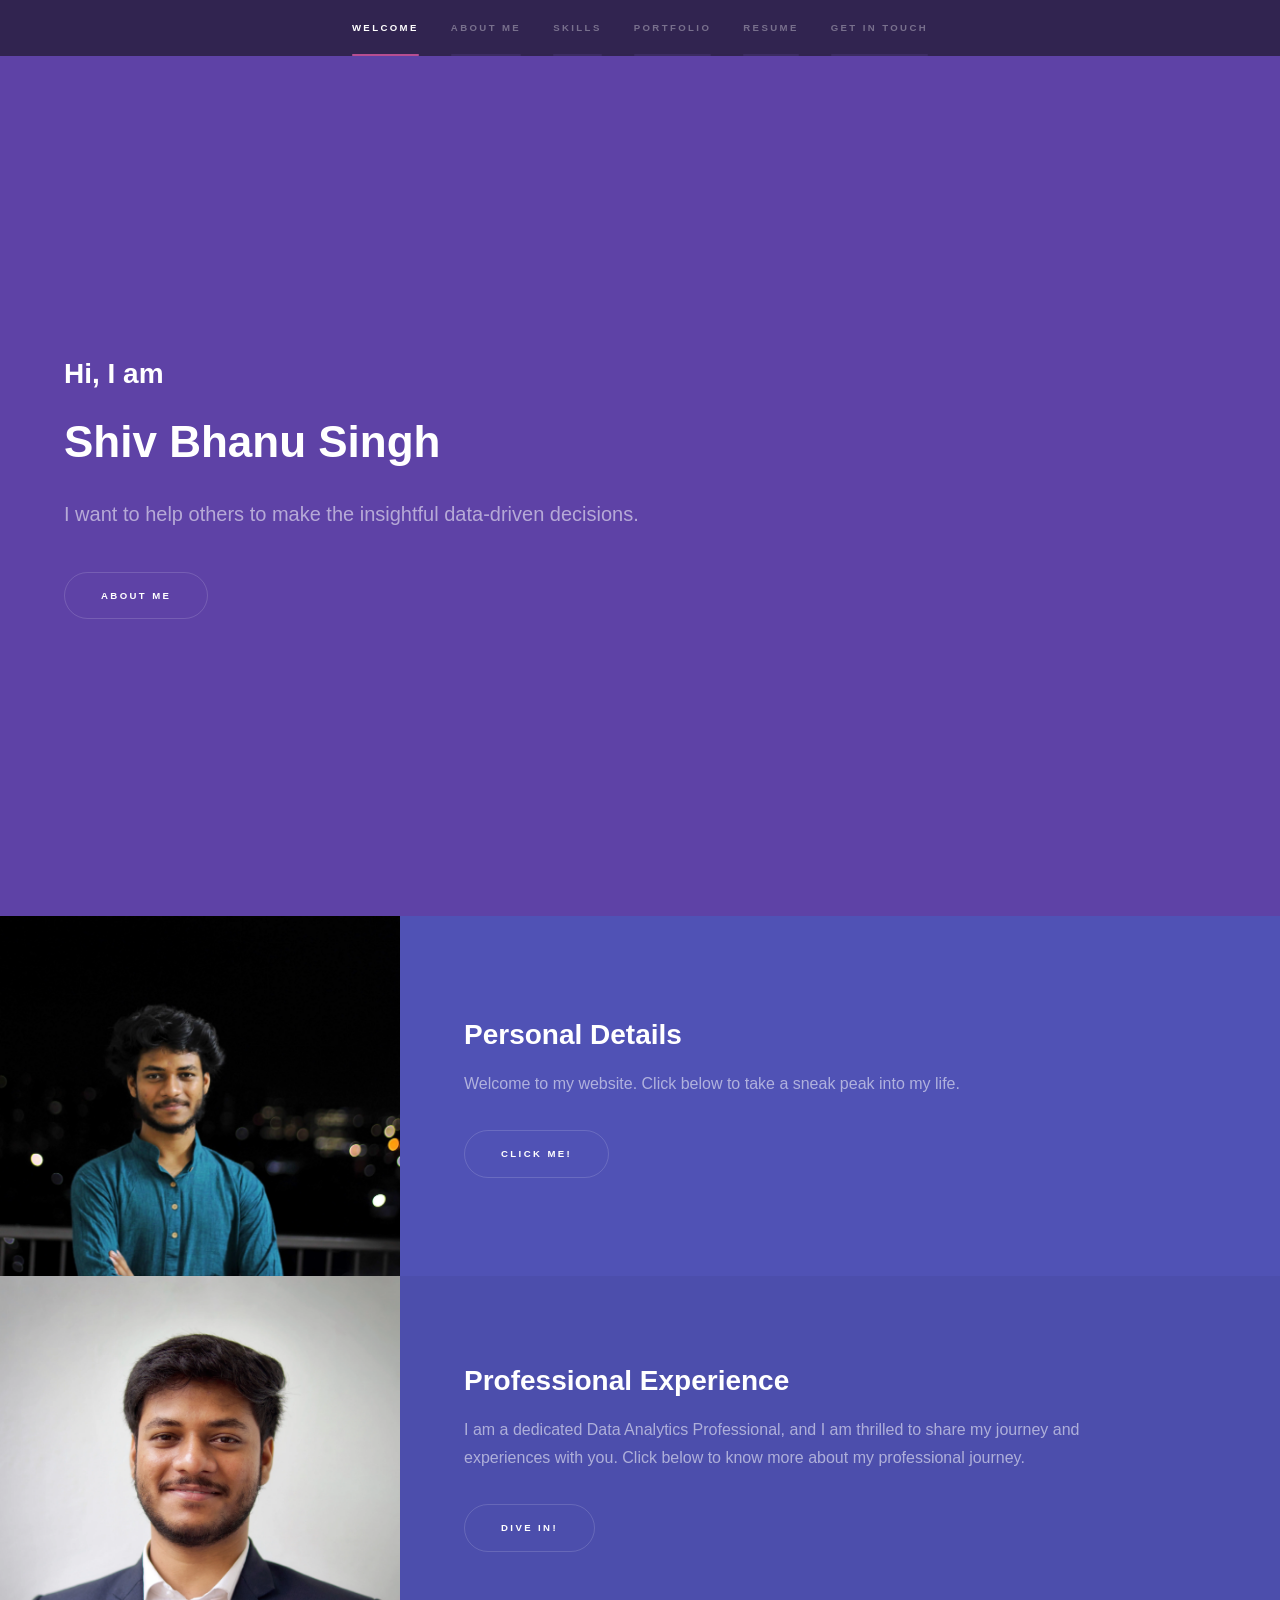
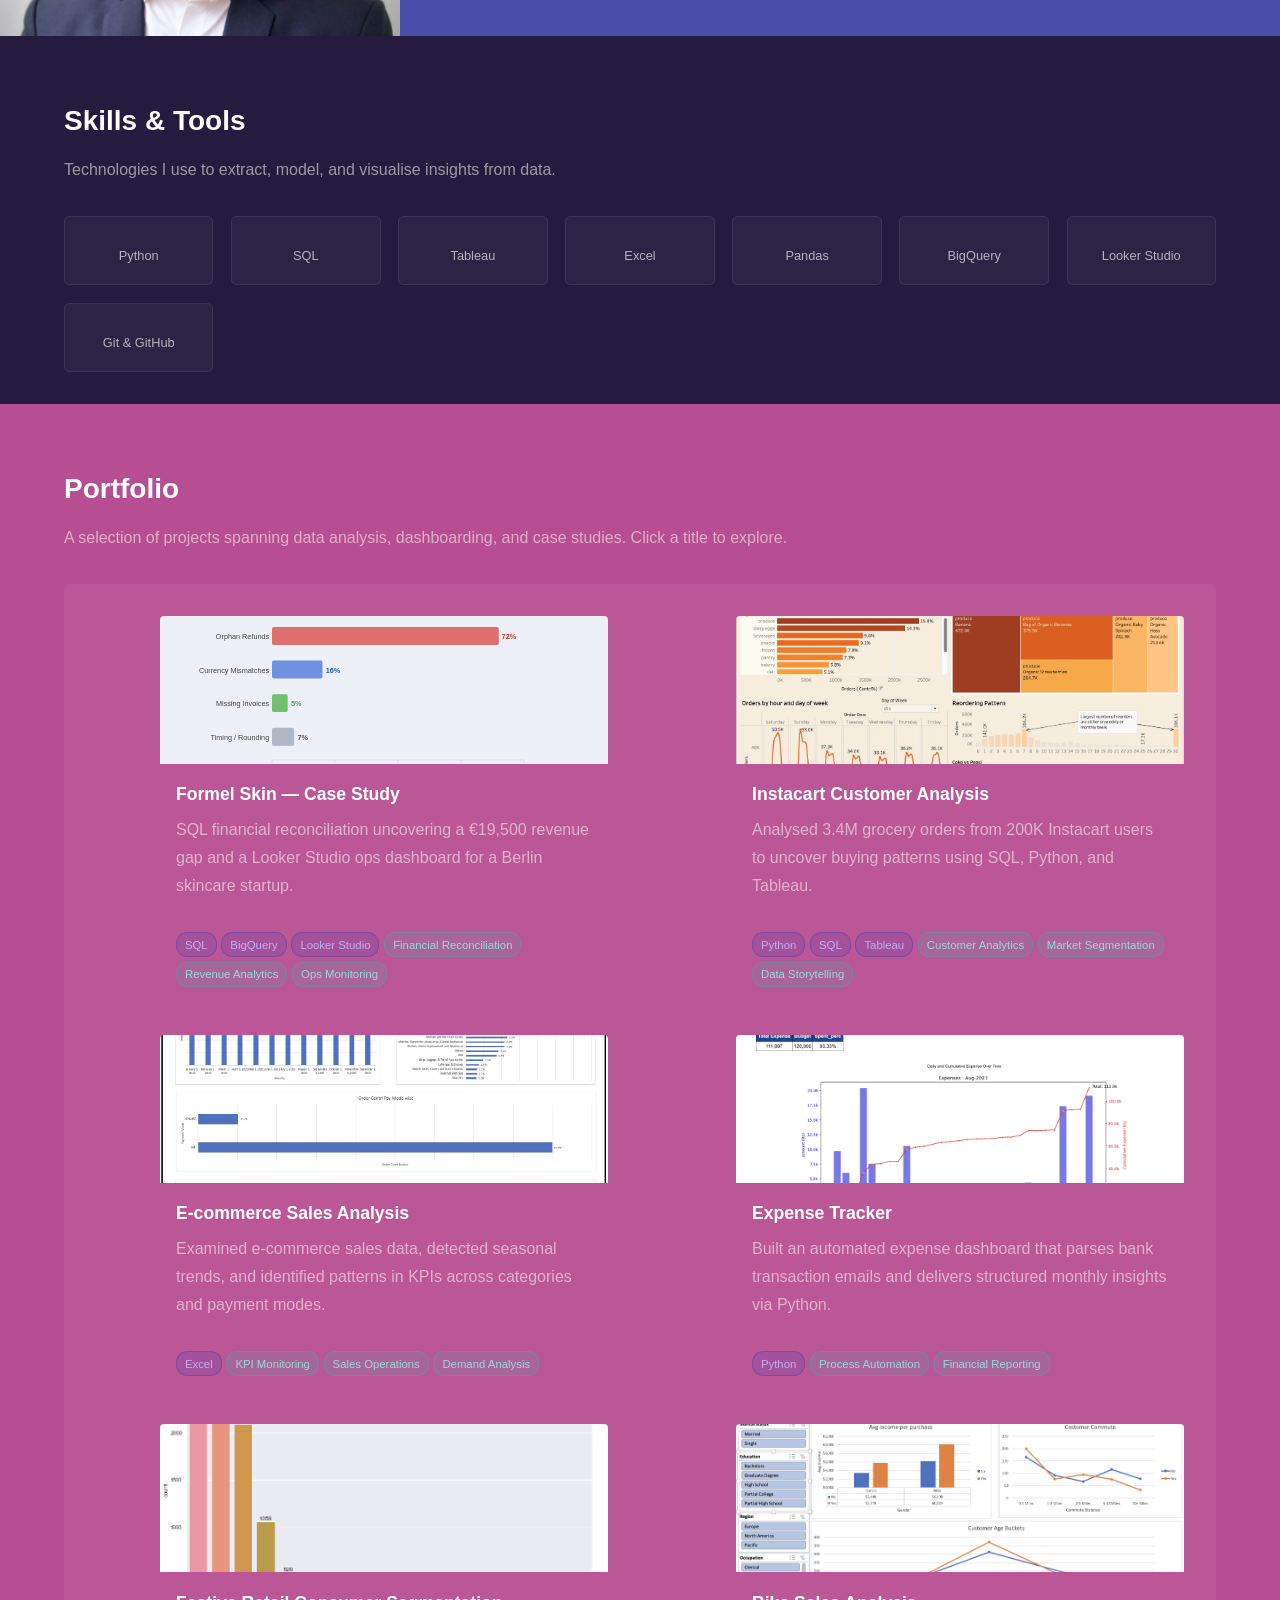
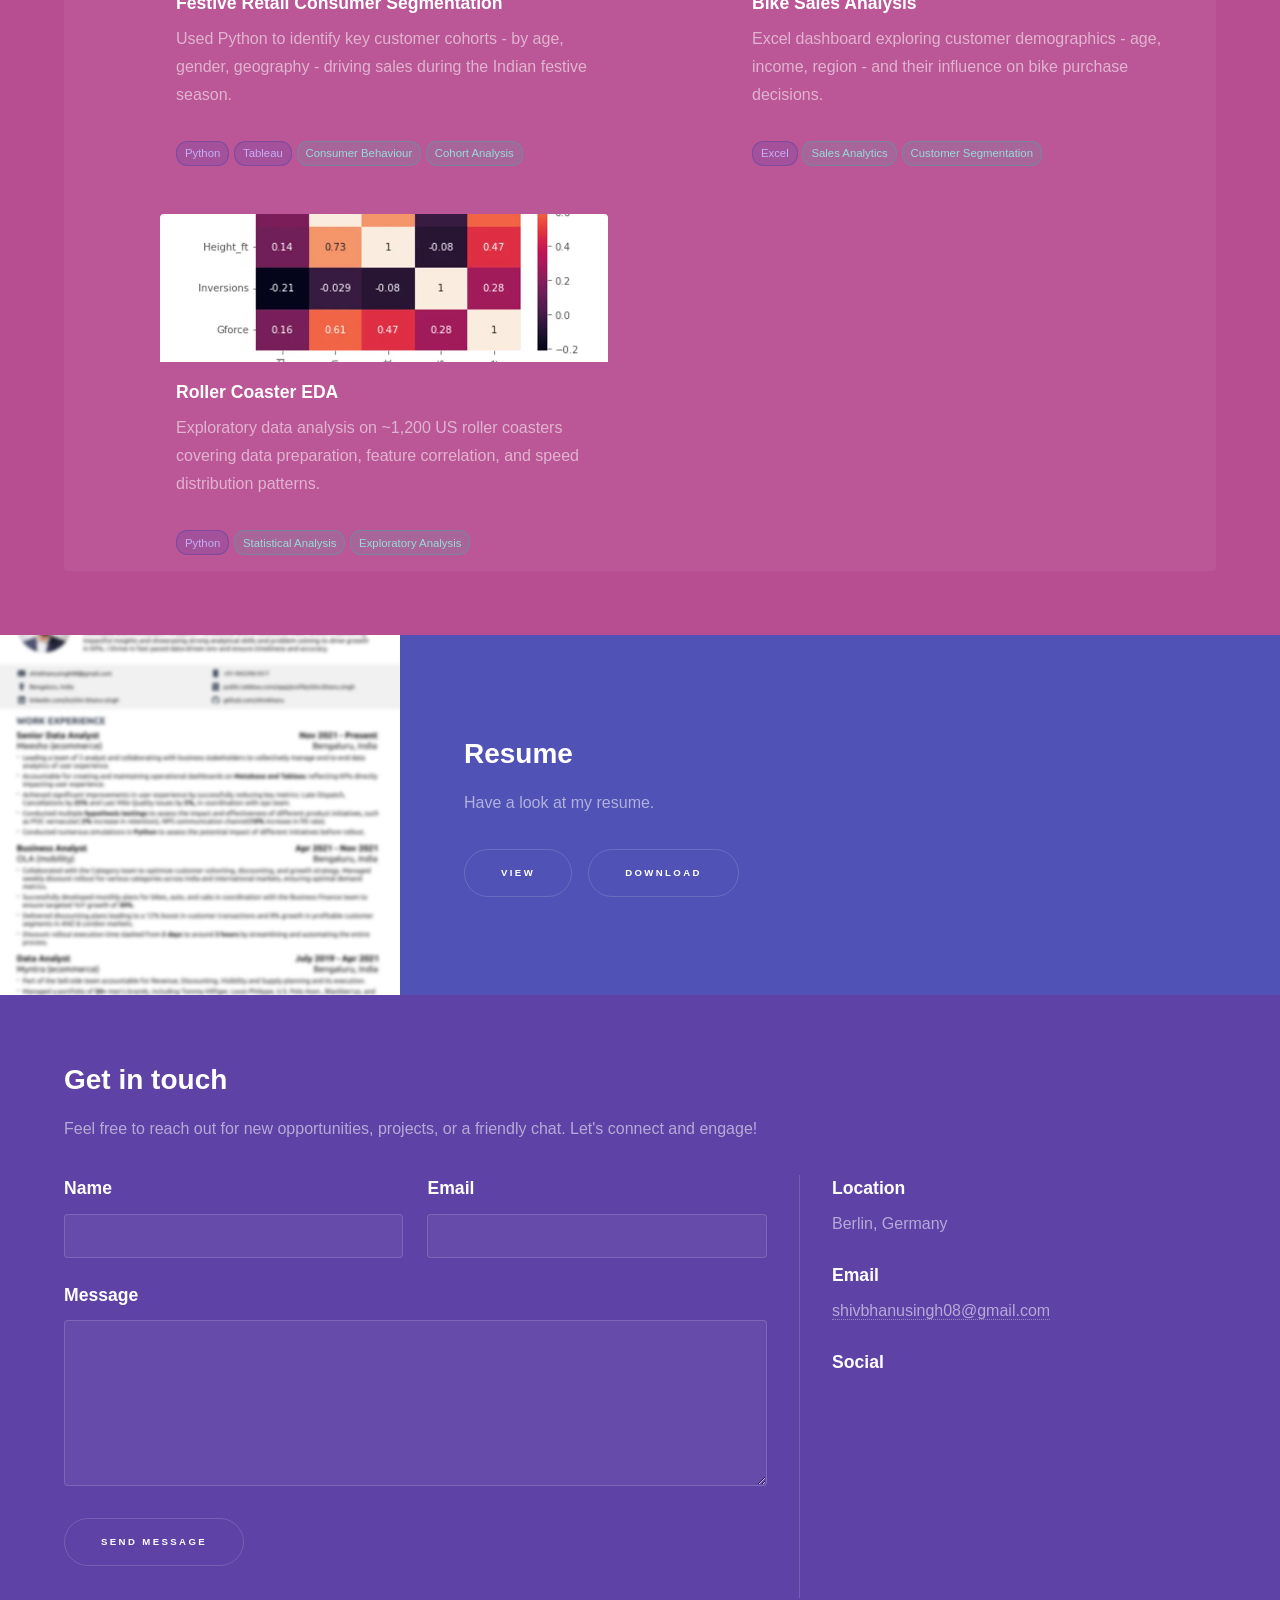
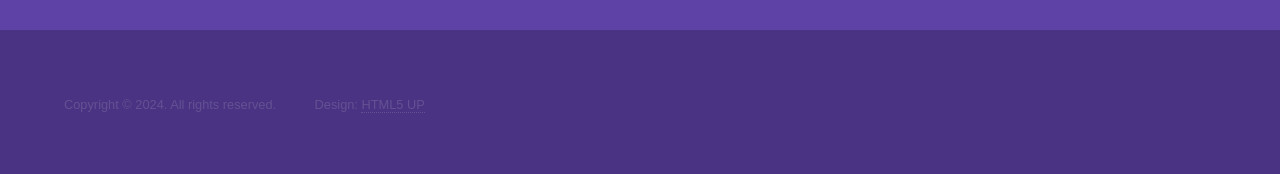
==== commit 382b1e5c: "feat: add thumbnails to all project cards for visual consistency - Extract real chart image from Diw" ====
--- a/index.html
+++ b/index.html
@@ -144,7 +144,9 @@
 							<div class="features">
 								<section>
 									<a href="formel_skin.html">
-										<span class="icon solid major fa-spa"></span>
+										<div class="feature-thumb">
+											<img src="images/projects/formel_skin/reconciliation_viz.svg" alt="Formel Skin revenue gap breakdown chart" loading="lazy" width="1600" height="900" />
+										</div>
 										<h3 class="project_hover">Formel Skin — Case Study</h3>
 									</a>
 									<p>SQL financial reconciliation uncovering a €19,500 revenue gap and a Looker Studio ops dashboard for a Berlin skincare startup.</p>
@@ -209,7 +211,9 @@
 
 								<section>
 									<a href="diwali_sales.html">
-										<span class="icon solid major fa-fire"></span>
+										<div class="feature-thumb">
+											<img src="images/projects/diwali/category_chart.png" alt="Festive retail product category distribution chart" loading="lazy" width="1500" height="1000" />
+										</div>
 										<h3 class="project_hover">Festive Retail Consumer Segmentation</h3>
 									</a>
 									<p>Used Python to identify key customer cohorts - by age, gender, geography - driving sales during the Indian festive season.</p>
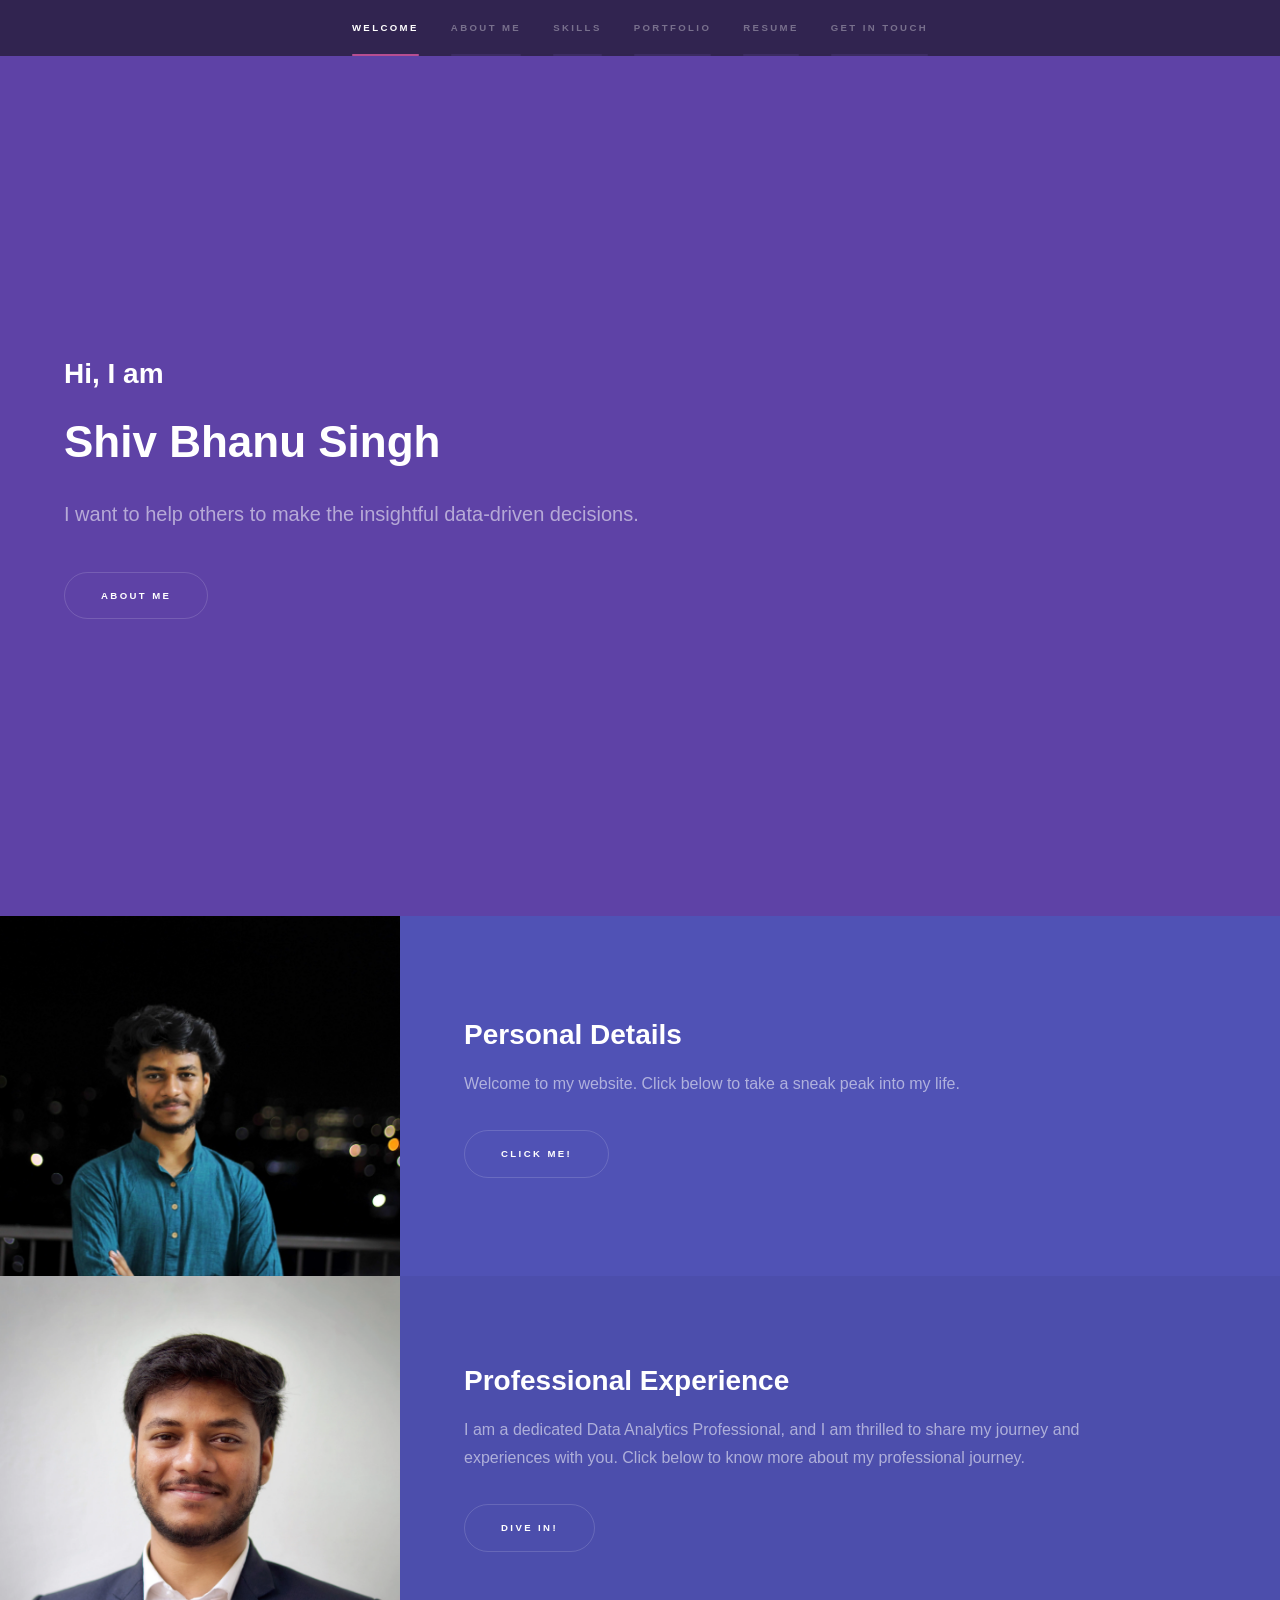
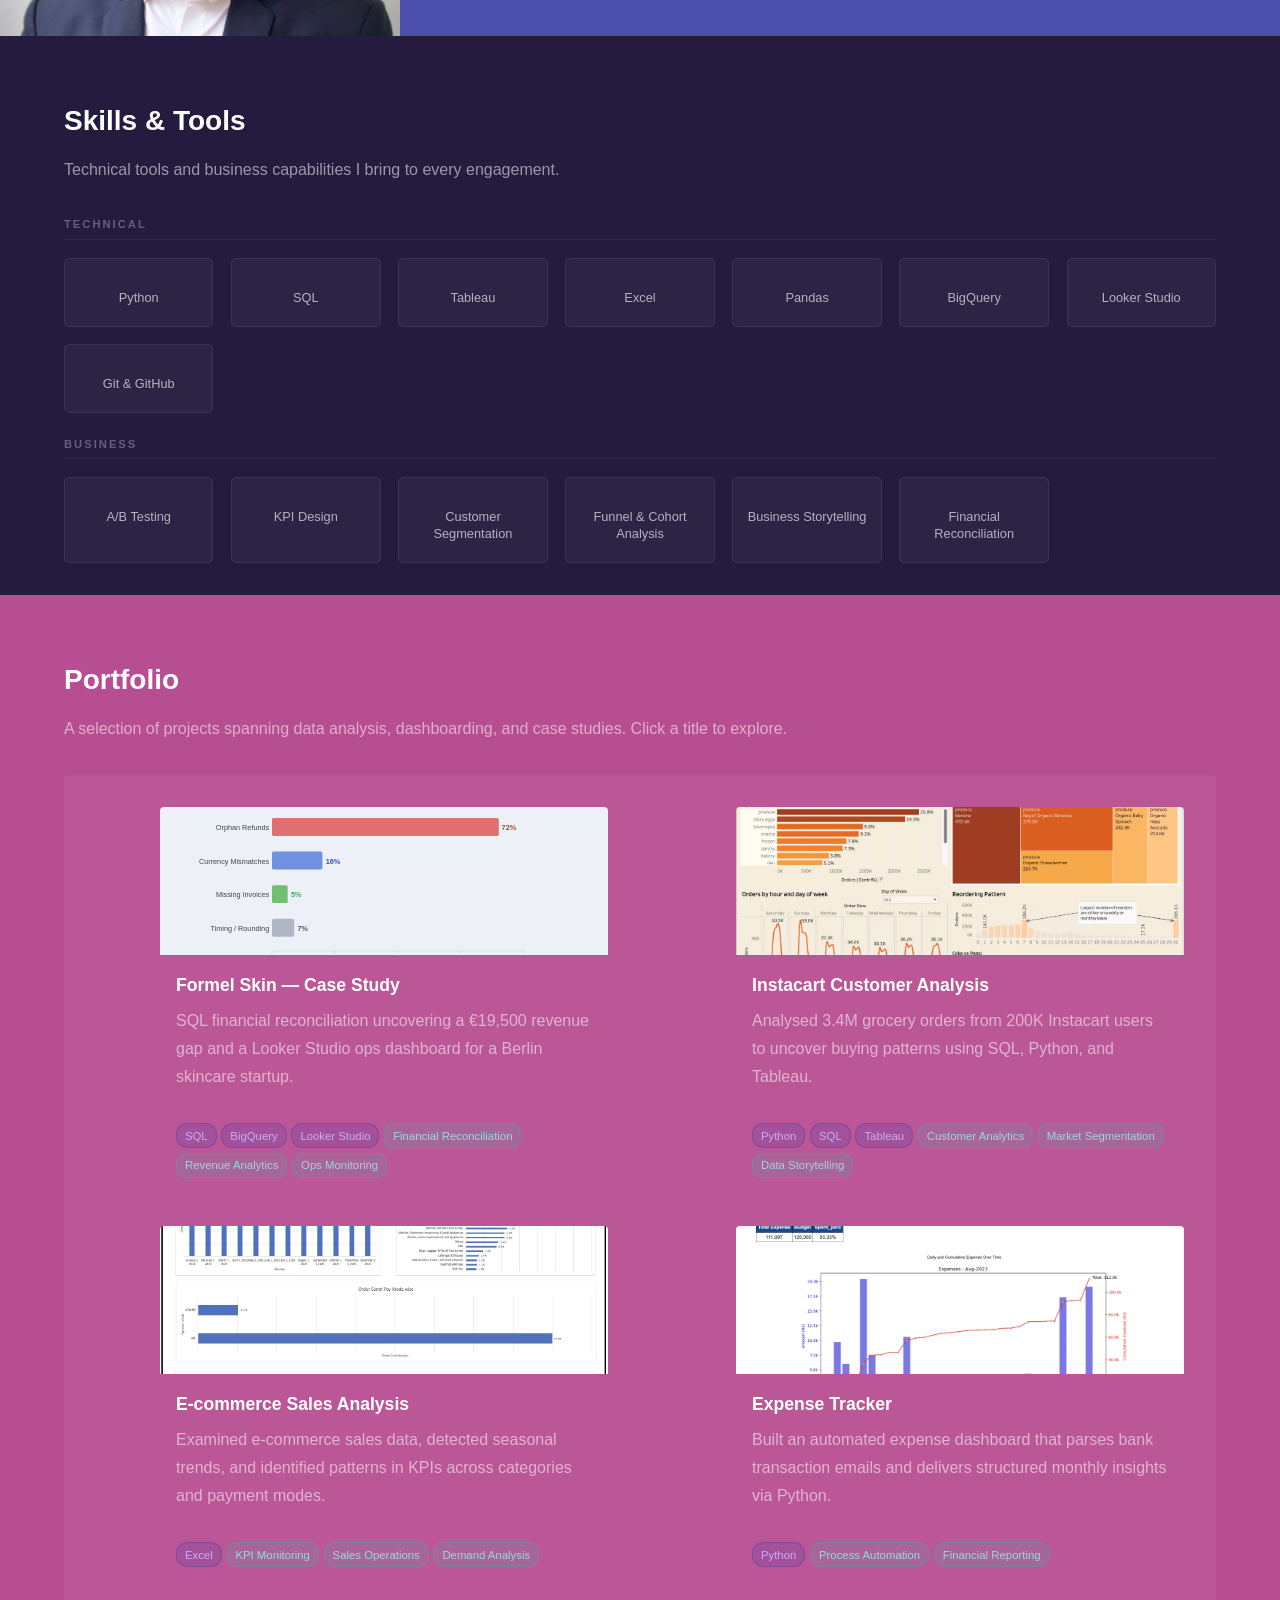
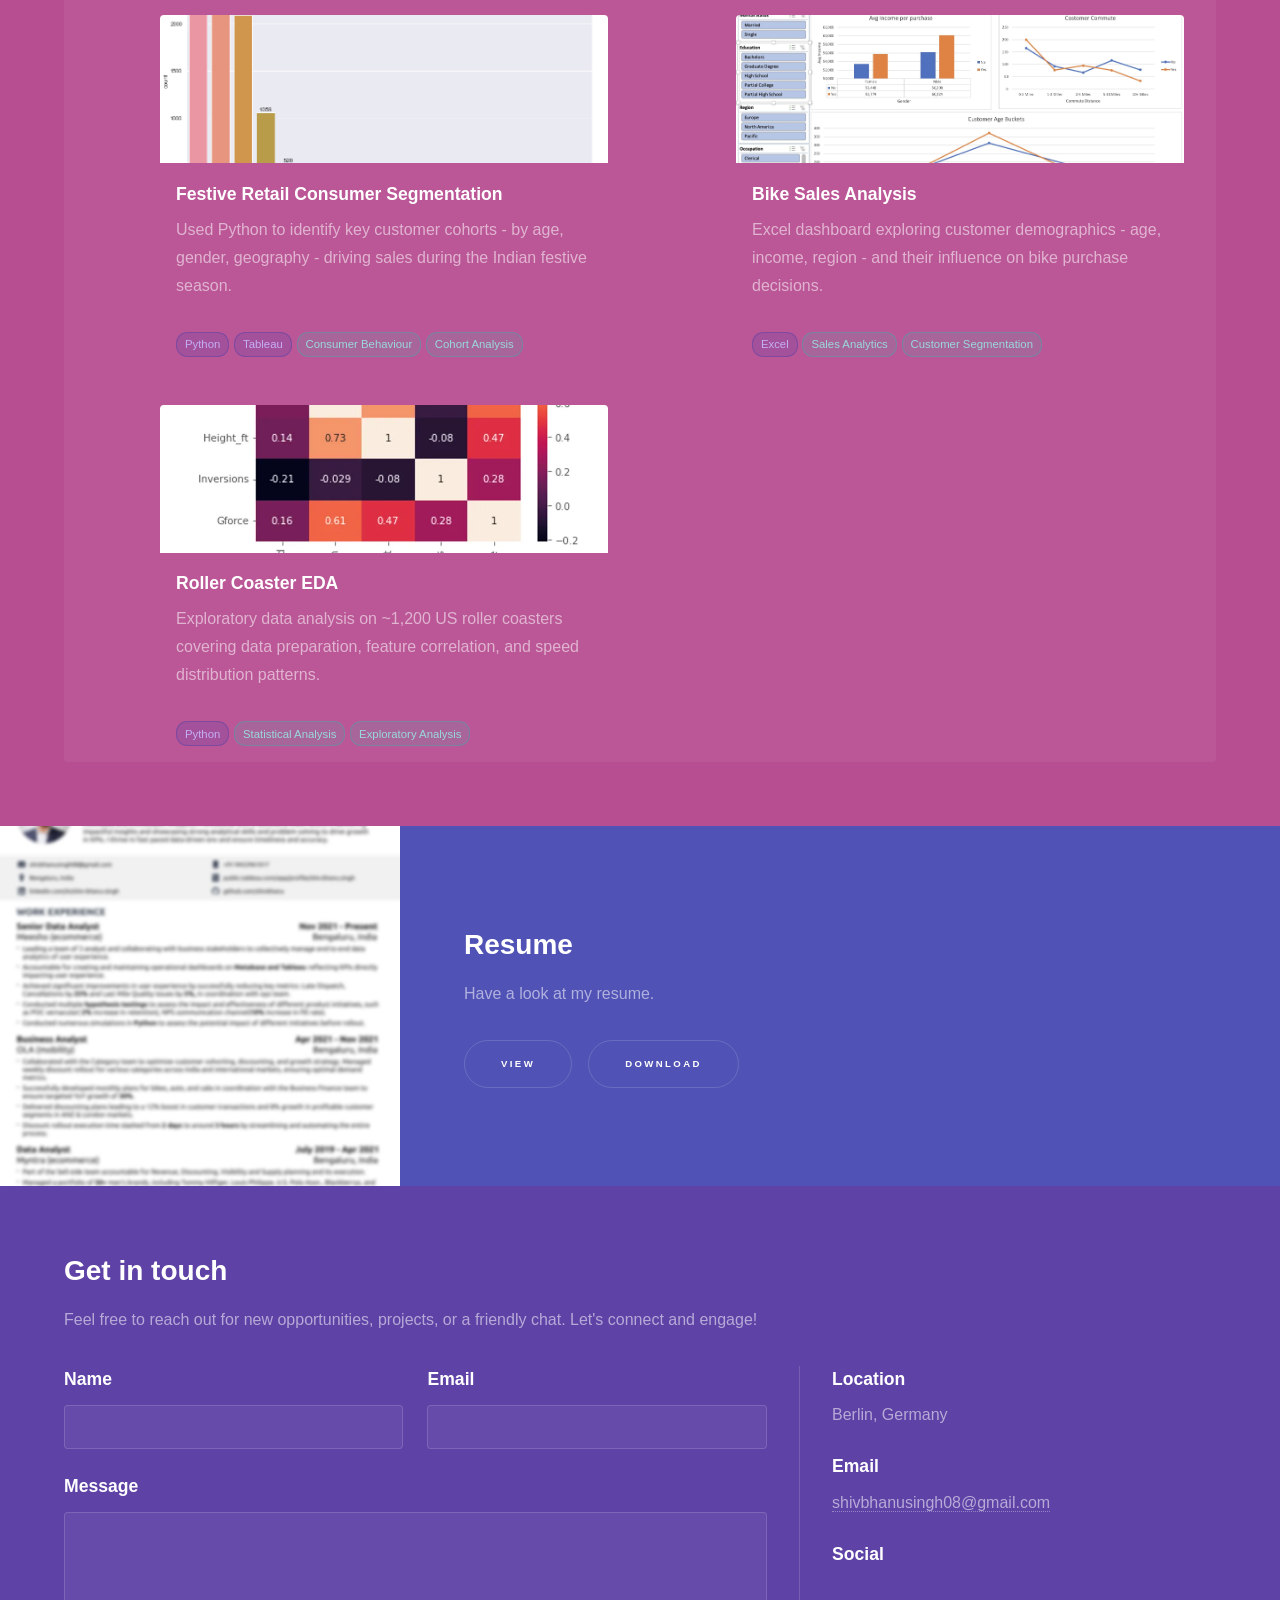
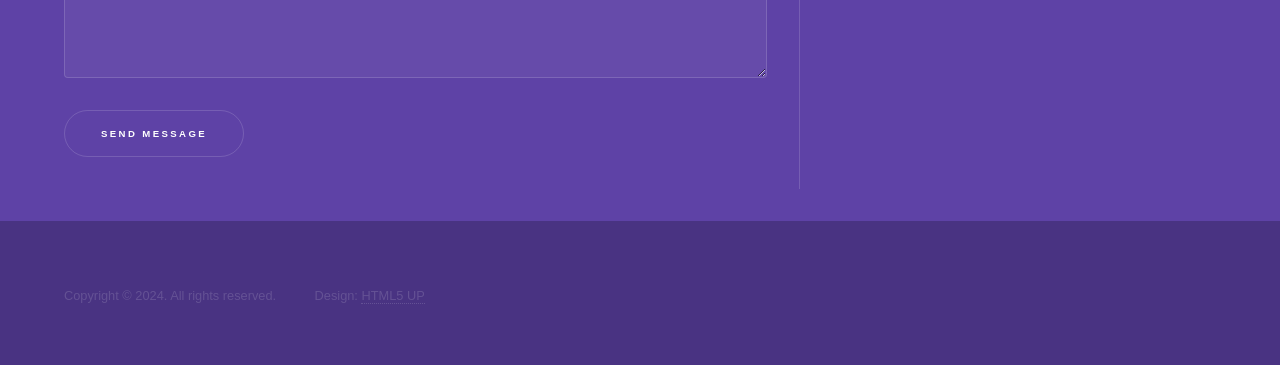
==== commit 5788960e: "feat: add business skills group to skills section Split skills into Technical and Business groups. A" ====
--- a/index.html
+++ b/index.html
@@ -97,7 +97,9 @@
 					<section id="skills" class="wrapper style1 fade-up">
 						<div class="inner">
 							<h2>Skills &amp; Tools</h2>
-							<p>Technologies I use to extract, model, and visualise insights from data.</p>
+							<p>Technical tools and business capabilities I bring to every engagement.</p>
+
+							<h3 class="skills-group-label">Technical</h3>
 							<div class="skills-grid">
 								<div class="skill-card">
 									<span class="icon brands fa-python"></span>
@@ -130,6 +132,34 @@
 								<div class="skill-card">
 									<span class="icon brands fa-github"></span>
 									<span class="skill-name">Git &amp; GitHub</span>
+								</div>
+							</div>
+
+							<h3 class="skills-group-label">Business</h3>
+							<div class="skills-grid">
+								<div class="skill-card skill-card--biz">
+									<span class="icon solid fa-flask"></span>
+									<span class="skill-name">A/B Testing</span>
+								</div>
+								<div class="skill-card skill-card--biz">
+									<span class="icon solid fa-bullseye"></span>
+									<span class="skill-name">KPI Design</span>
+								</div>
+								<div class="skill-card skill-card--biz">
+									<span class="icon solid fa-users"></span>
+									<span class="skill-name">Customer Segmentation</span>
+								</div>
+								<div class="skill-card skill-card--biz">
+									<span class="icon solid fa-filter"></span>
+									<span class="skill-name">Funnel &amp; Cohort Analysis</span>
+								</div>
+								<div class="skill-card skill-card--biz">
+									<span class="icon solid fa-lightbulb"></span>
+									<span class="skill-name">Business Storytelling</span>
+								</div>
+								<div class="skill-card skill-card--biz">
+									<span class="icon solid fa-balance-scale"></span>
+									<span class="skill-name">Financial Reconciliation</span>
 								</div>
 							</div>
 						</div>
--- a/assets/css/portfolio.css
+++ b/assets/css/portfolio.css
@@ -60,11 +60,22 @@
 	background: #251b3e;
 }
 
+.skills-group-label {
+	font-size: 0.7em;
+	font-weight: 600;
+	text-transform: uppercase;
+	letter-spacing: 0.18em;
+	color: rgba(255, 255, 255, 0.3);
+	margin: 2em 0 0;
+	padding-bottom: 0.55em;
+	border-bottom: 1px solid rgba(255, 255, 255, 0.07);
+}
+
 .skills-grid {
 	display: grid;
 	grid-template-columns: repeat(auto-fill, minmax(130px, 1fr));
 	gap: 1.1em;
-	margin-top: 1.8em;
+	margin-top: 1.1em;
 }
 
 .skill-card {
@@ -100,6 +111,16 @@
 	line-height: 1.3;
 }
 
+/* Business skill card — teal accent */
+.skill-card--biz:hover {
+	background: rgba(56, 178, 172, 0.15);
+	border-color: rgba(56, 178, 172, 0.4);
+}
+
+.skill-card--biz .icon {
+	color: #38b2ac;
+}
+
 /* ---- Responsive ---- */
 @media (max-width: 736px) {
 	.skills-grid {
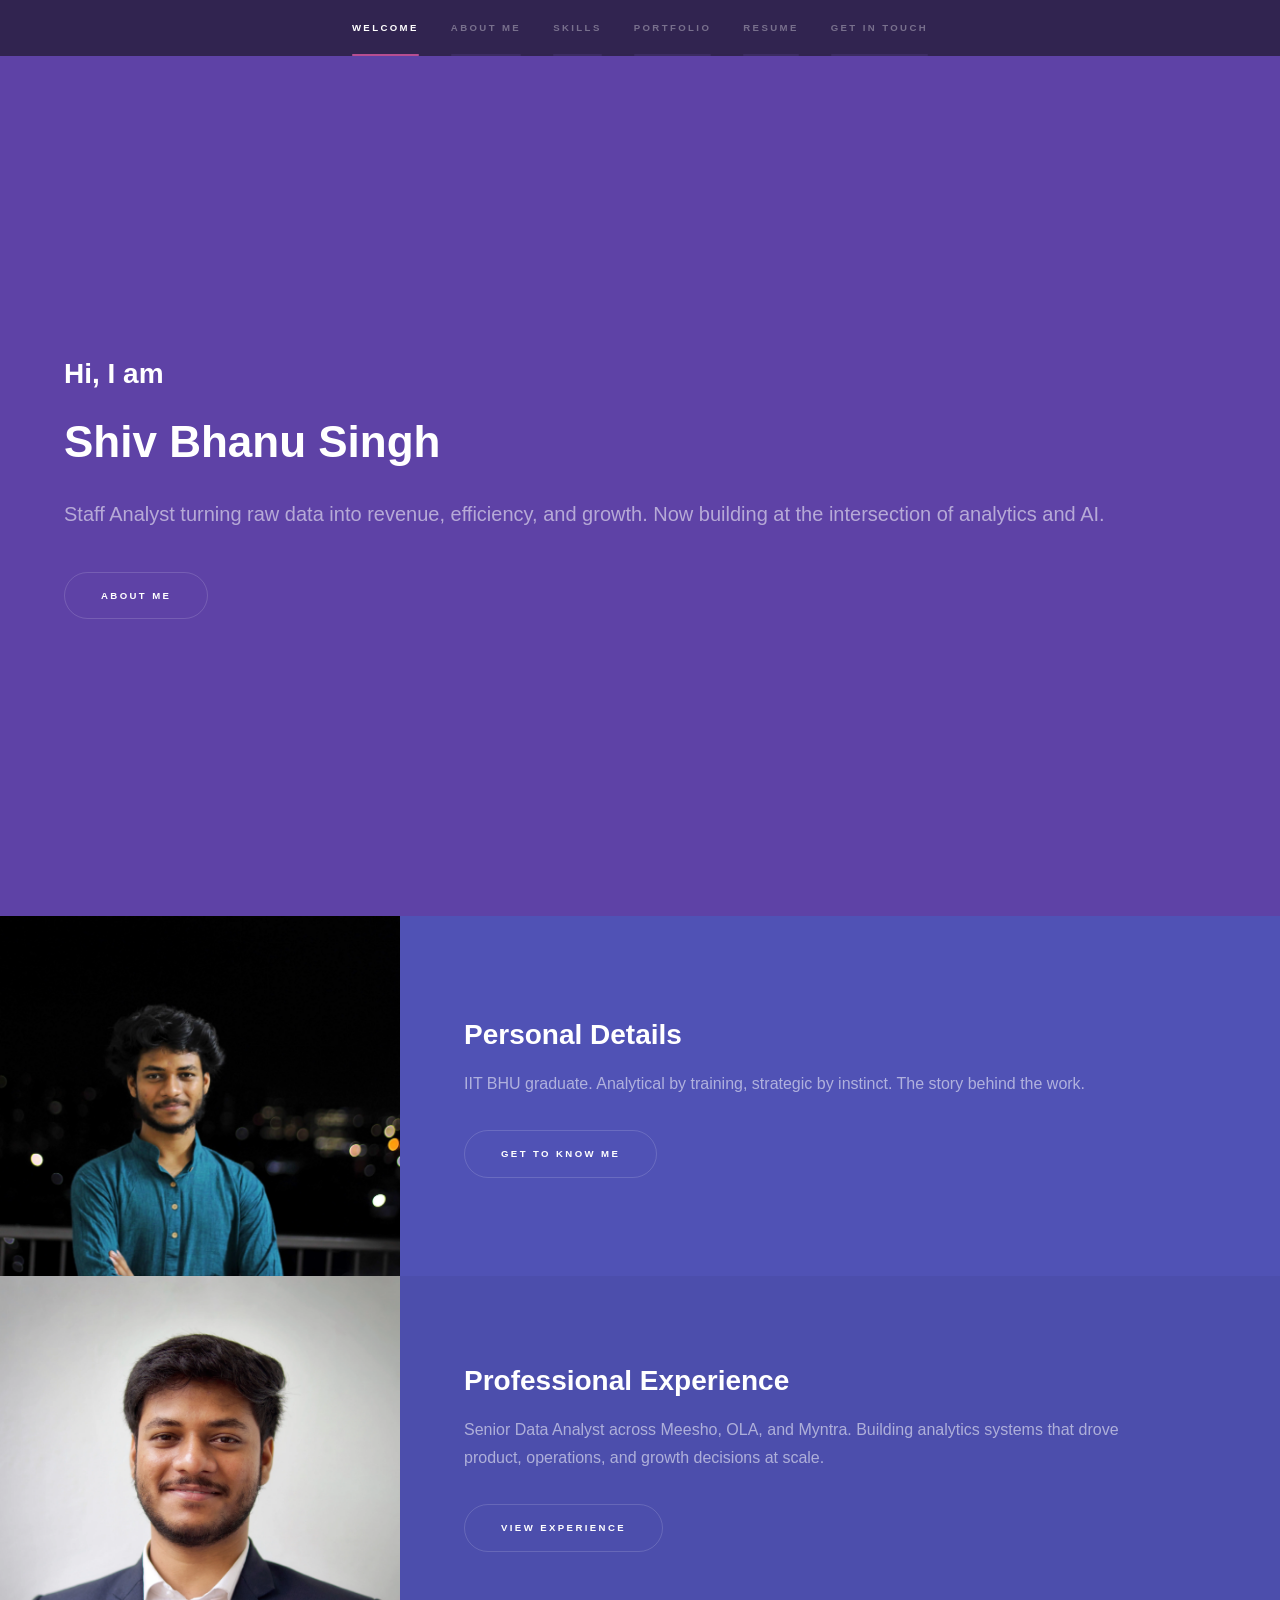
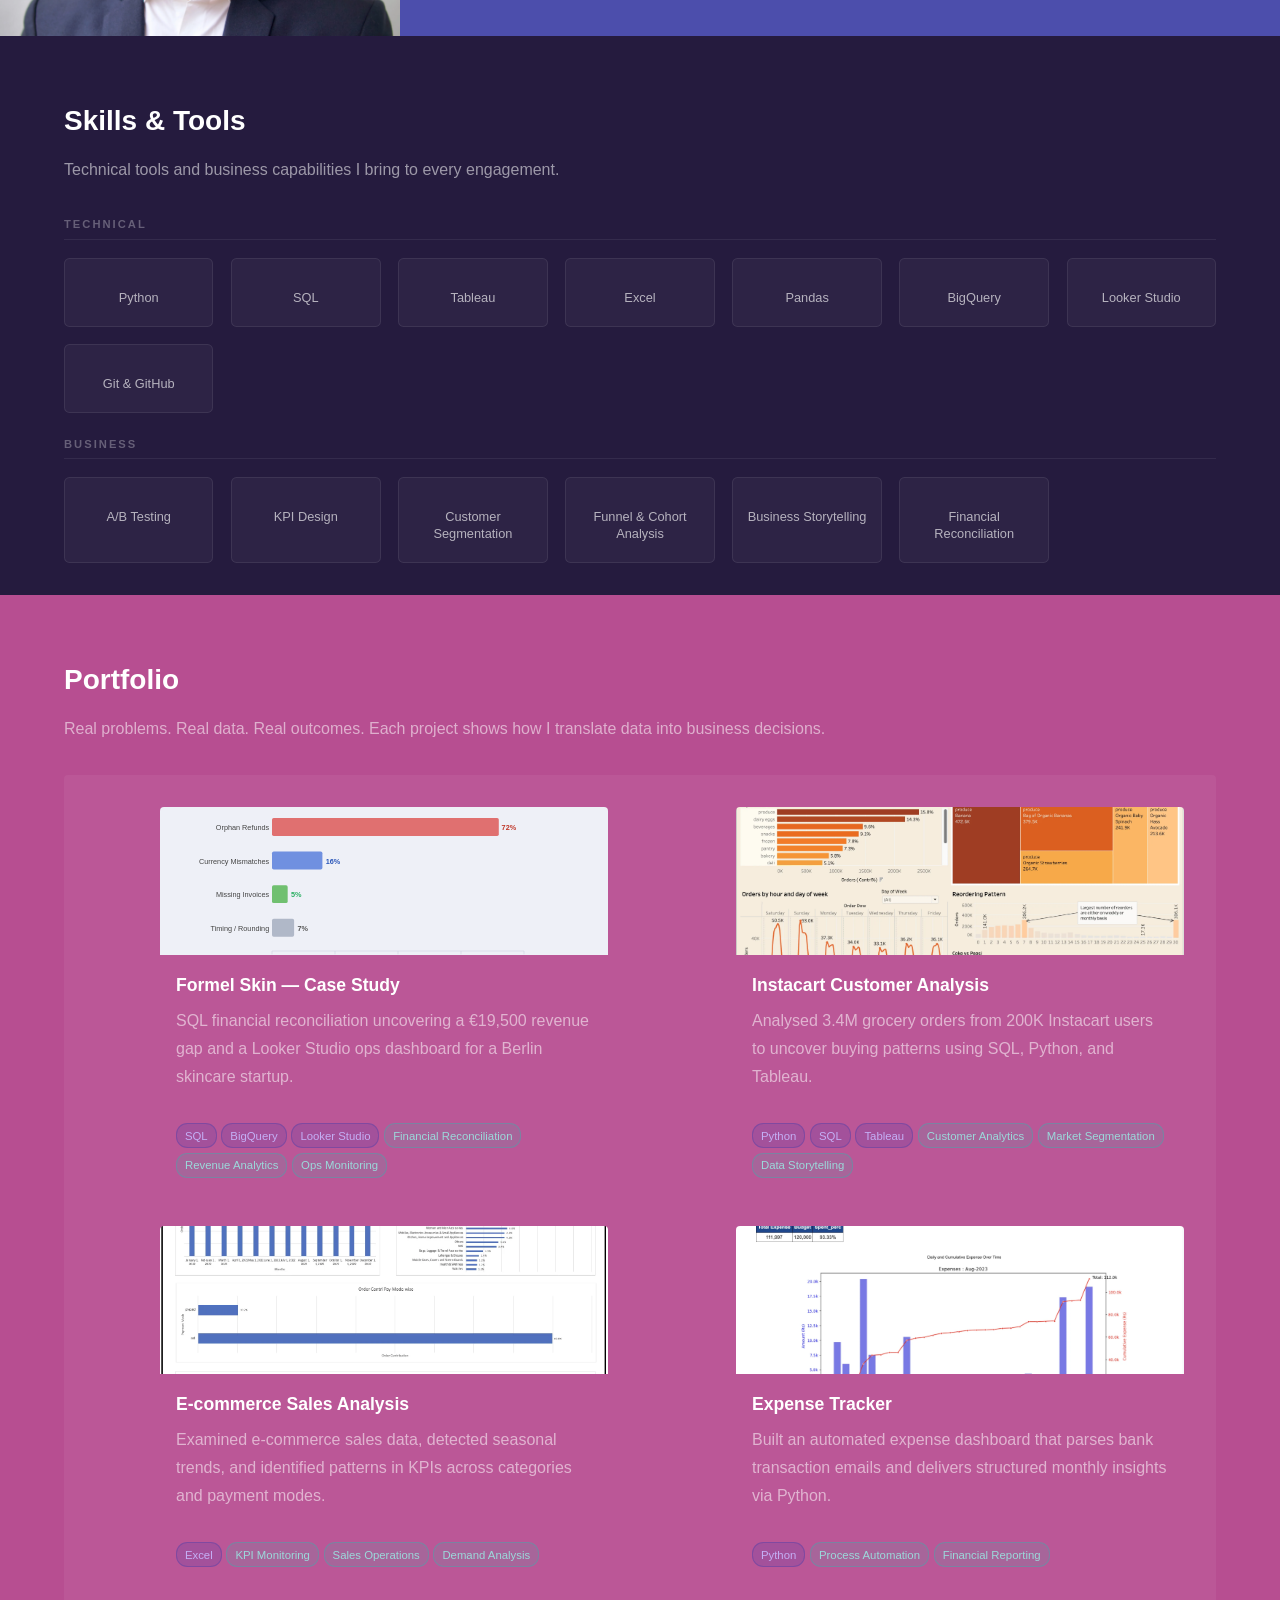
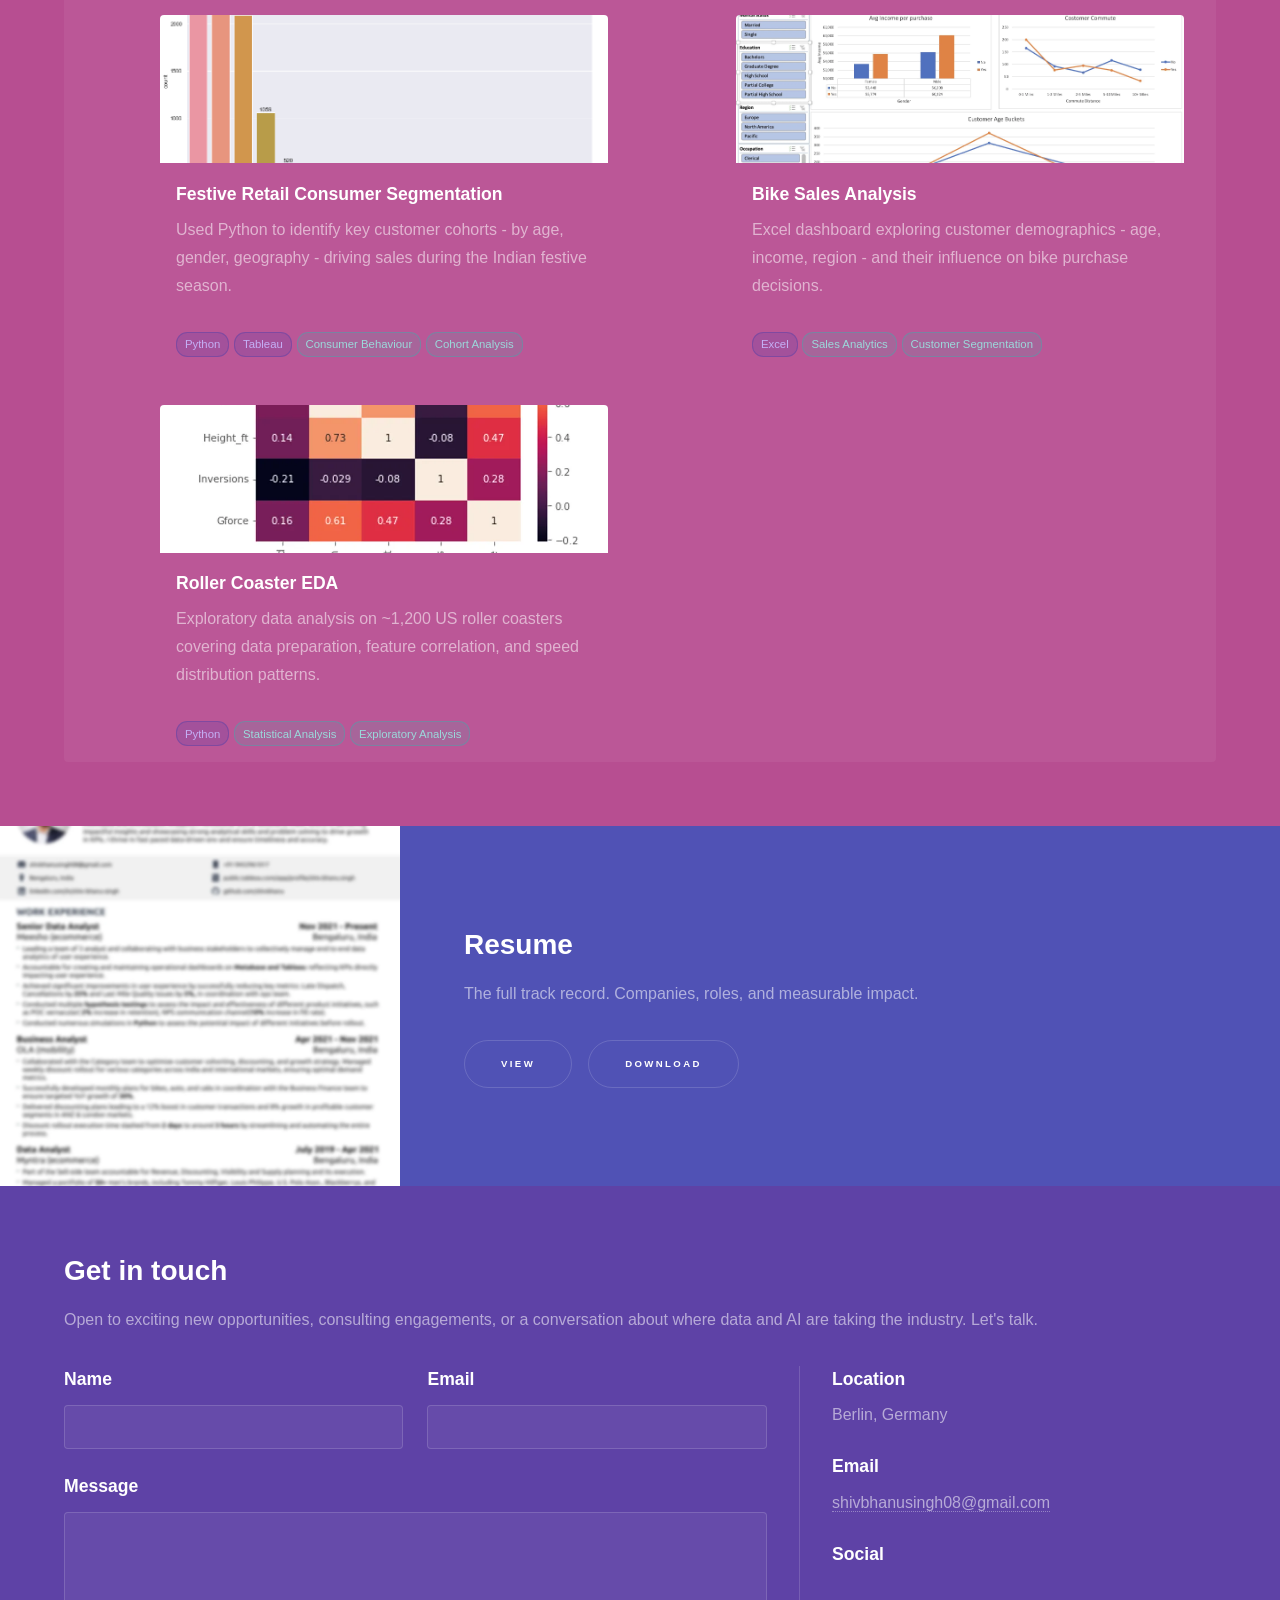
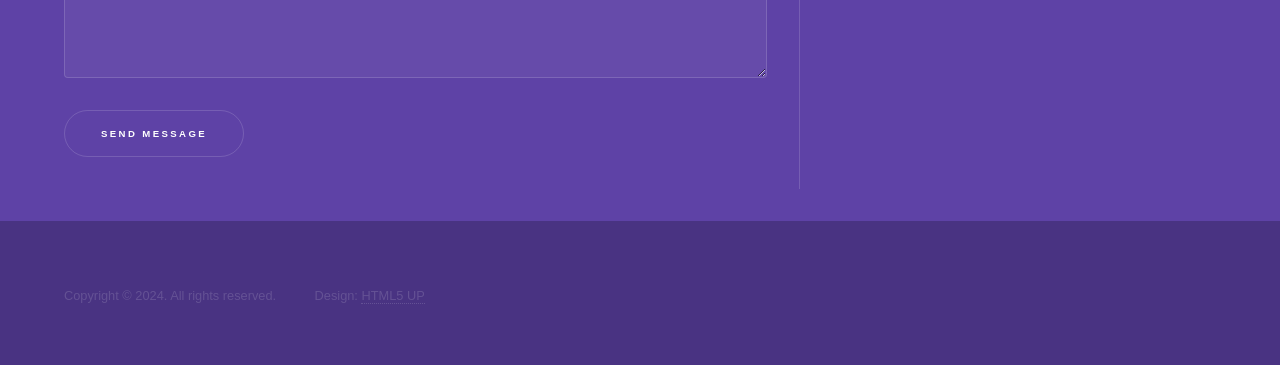
==== commit d284dcc5: "refactor: refresh homepage copy to be business and outcome-centric - Hero: rewritten to position as " ====
--- a/index.html
+++ b/index.html
@@ -58,7 +58,7 @@
 						<div class="inner">
 							<h2>Hi, I am</h2>
 							<h1>Shiv Bhanu Singh</h1>
-							<p>I want to help others to make the insightful data-driven decisions.</p>
+							<p>Staff Analyst turning raw data into revenue, efficiency, and growth. Now building at the intersection of analytics and AI.</p>
 							<ul class="actions">
 								<li><a href="#one" class="button scrolly">About me</a></li>
 							</ul>
@@ -72,9 +72,9 @@
 							<div class="content">
 								<div class="inner">
 									<h2>Personal Details</h2>
-									<p>Welcome to my website. Click below to take a sneak peak into my life.</p>
+									<p>IIT BHU graduate. Analytical by training, strategic by instinct. The story behind the work.</p>
 									<ul class="actions">
-										<li><a href="personal_life.html" class="button">Click Me!</a></li>
+										<li><a href="personal_life.html" class="button">Get to know me</a></li>
 									</ul>
 								</div>
 							</div>
@@ -84,9 +84,9 @@
 							<div class="content">
 								<div class="inner">
 									<h2>Professional Experience</h2>
-									<p>I am a dedicated Data Analytics Professional, and I am thrilled to share my journey and experiences with you. Click below to know more about my professional journey.</p>
+									<p>Senior Data Analyst across Meesho, OLA, and Myntra. Building analytics systems that drove product, operations, and growth decisions at scale.</p>
 									<ul class="actions">
-										<li><a href="professional_page.html" class="button">Dive in!</a></li>
+										<li><a href="professional_page.html" class="button">View experience</a></li>
 									</ul>
 								</div>
 							</div>
@@ -169,7 +169,7 @@
 					<section id="two" class="wrapper style3 fade-up">
 						<div class="inner">
 							<h2>Portfolio</h2>
-							<p>A selection of projects spanning data analysis, dashboarding, and case studies. Click a title to explore.</p>
+							<p>Real problems. Real data. Real outcomes. Each project shows how I translate data into business decisions.</p>
 
 							<div class="features">
 								<section>
@@ -295,7 +295,7 @@
 							<div class="content">
 								<div class="inner">
 									<h2>Resume</h2>
-									<p>Have a look at my resume.</p>
+									<p>The full track record. Companies, roles, and measurable impact.</p>
 									<ul class="actions">
 										<li><a href="resume.html" class="button">View</a></li>
 										<li><a href="assets/downloads/Shiv_CV_generic.pdf" target="_blank" class="button">Download</a></li>
@@ -309,7 +309,7 @@
 					<section id="three" class="wrapper style1 fade-up">
 						<div class="inner">
 							<h2>Get in touch</h2>
-							<p>Feel free to reach out for new opportunities, projects, or a friendly chat. Let's connect and engage!</p>
+							<p>Open to exciting new opportunities, consulting engagements, or a conversation about where data and AI are taking the industry. Let's talk.</p>
 							<div class="split style1">
 								<section>
 									<form id="contact-form" action="https://formspree.io/f/xjgjzegw" method="POST">
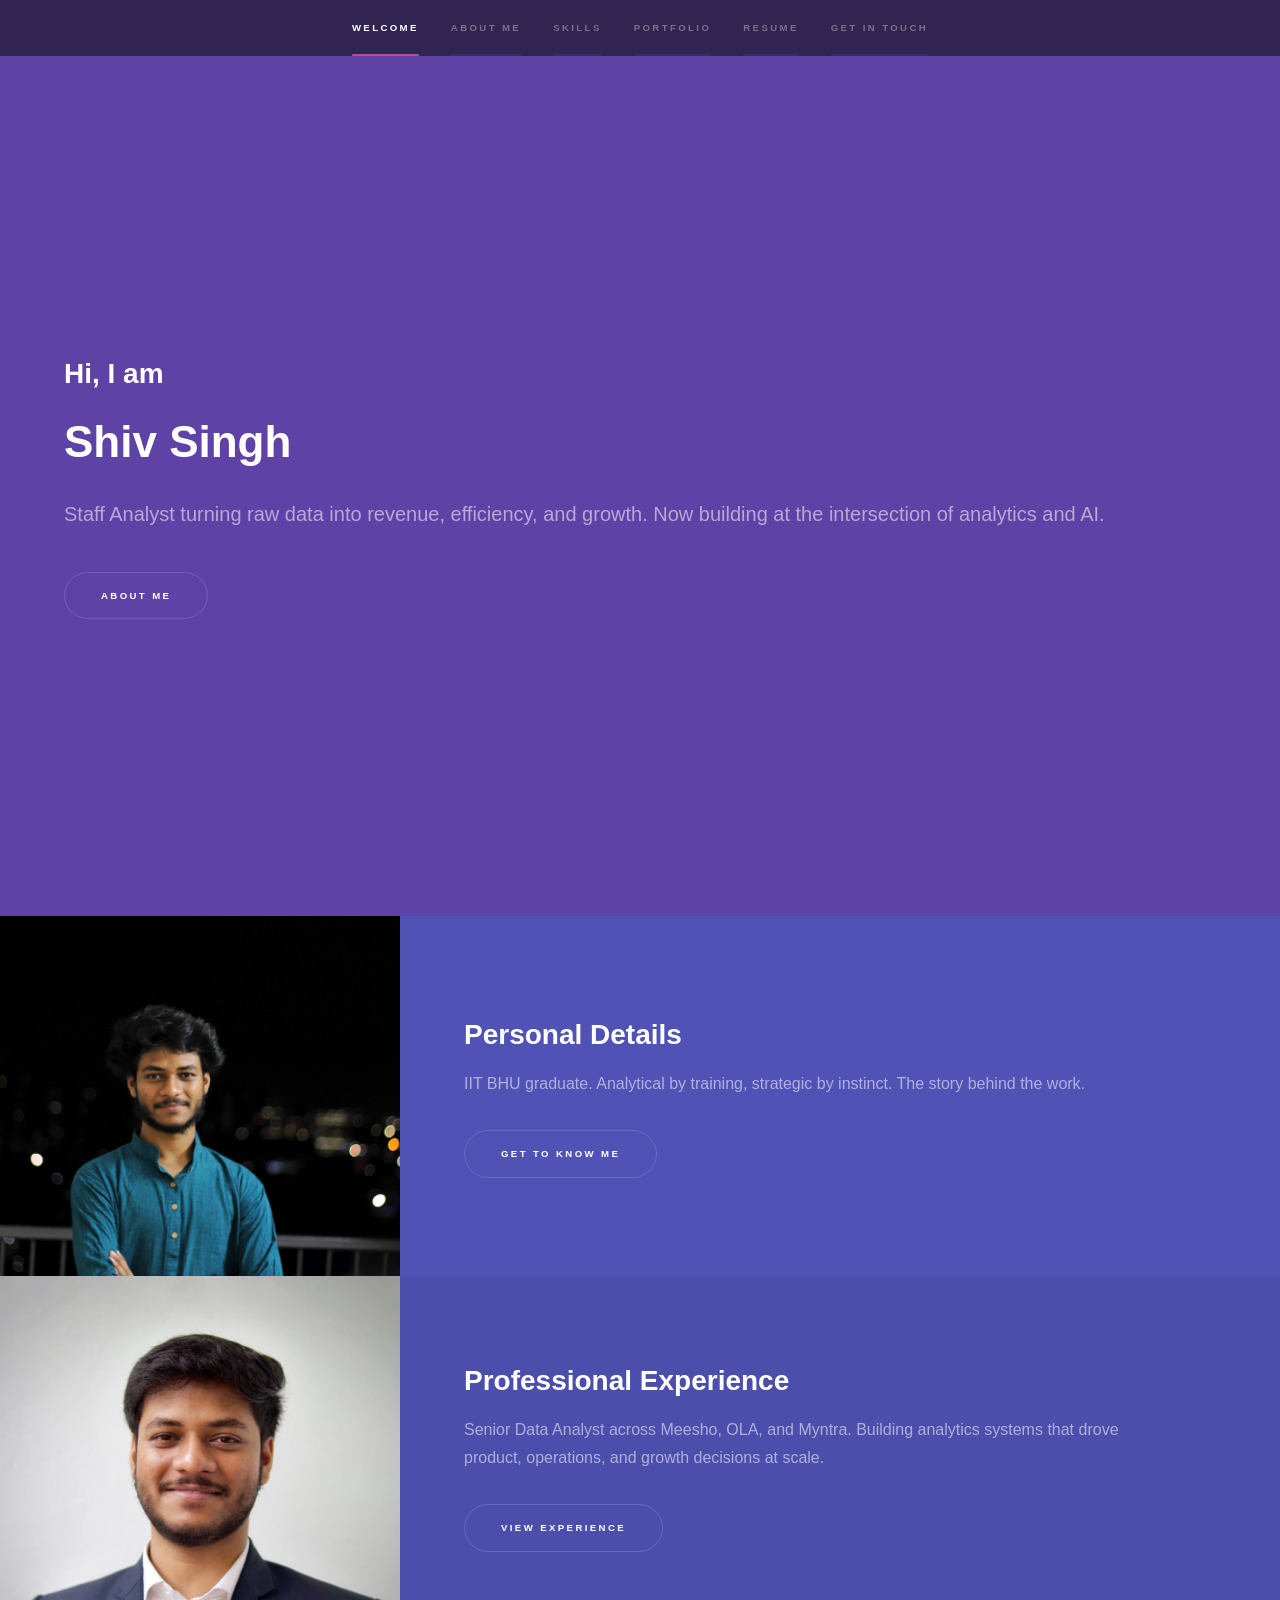
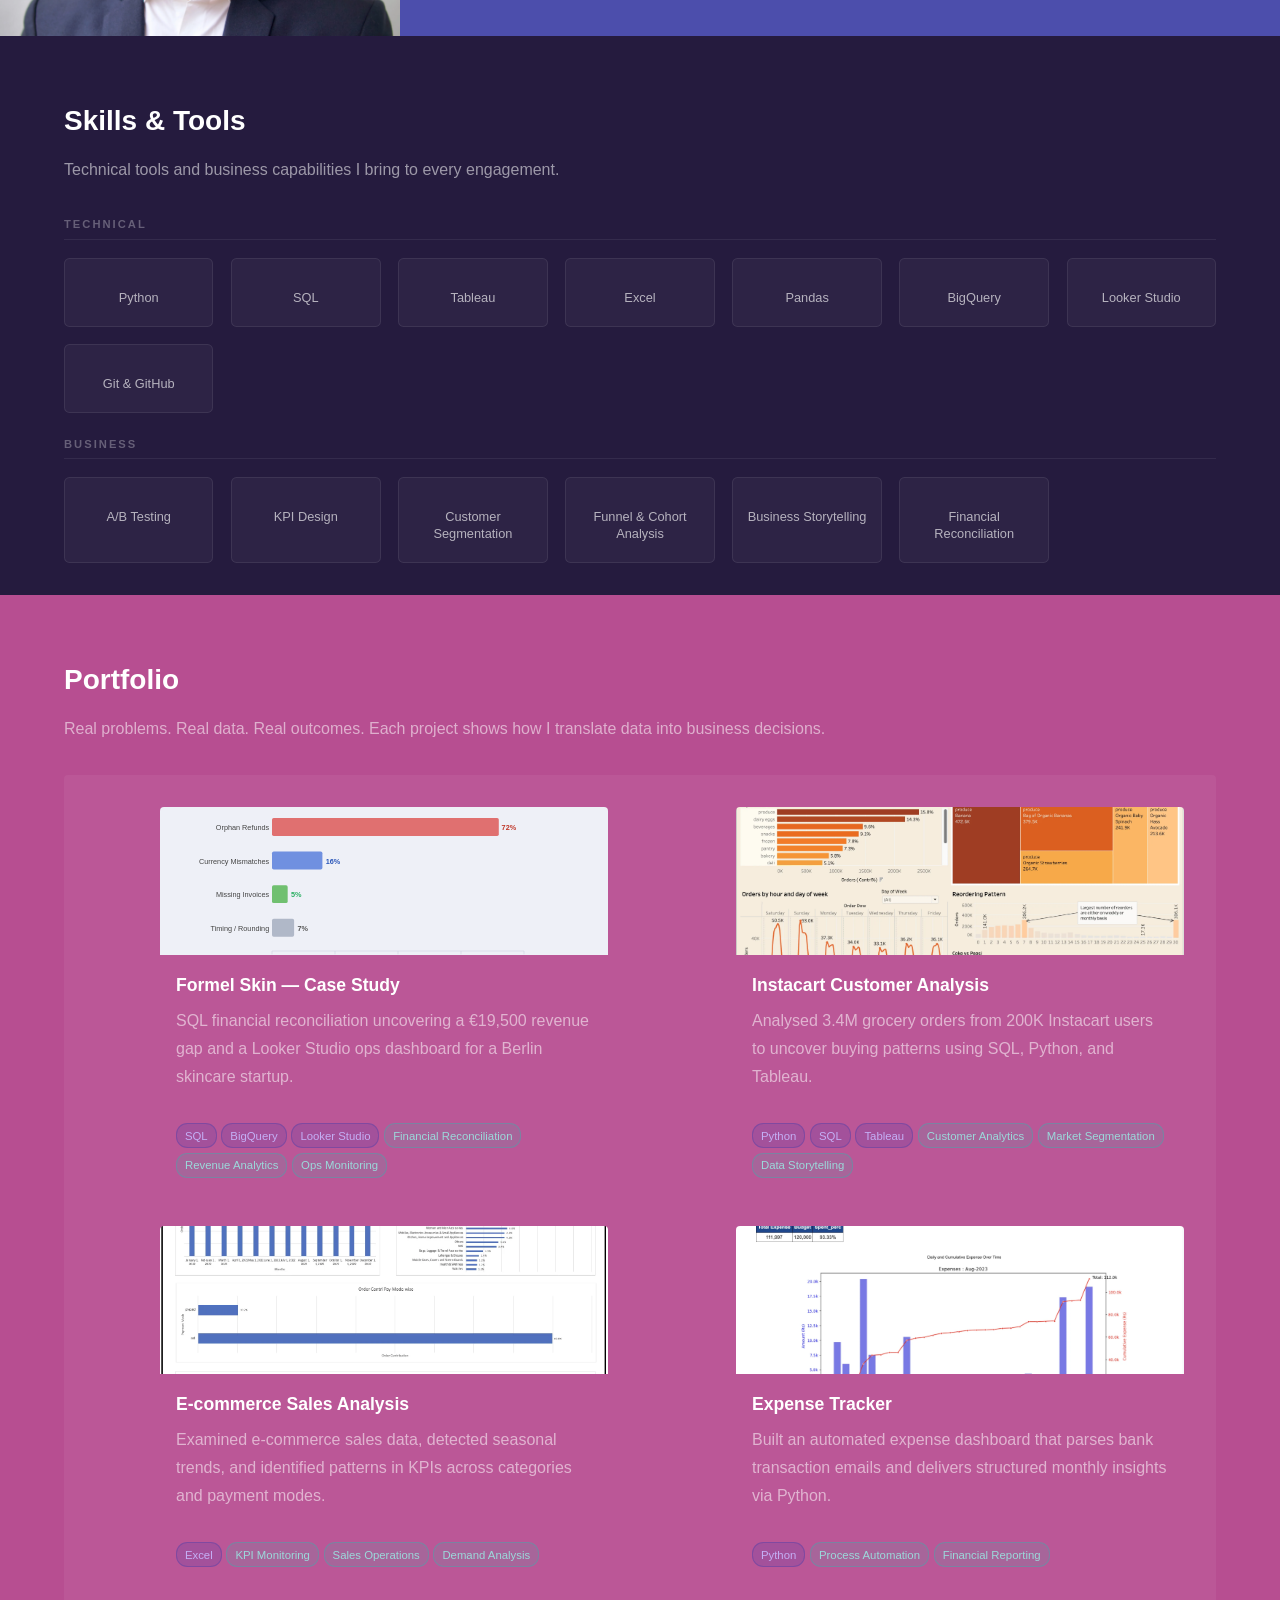
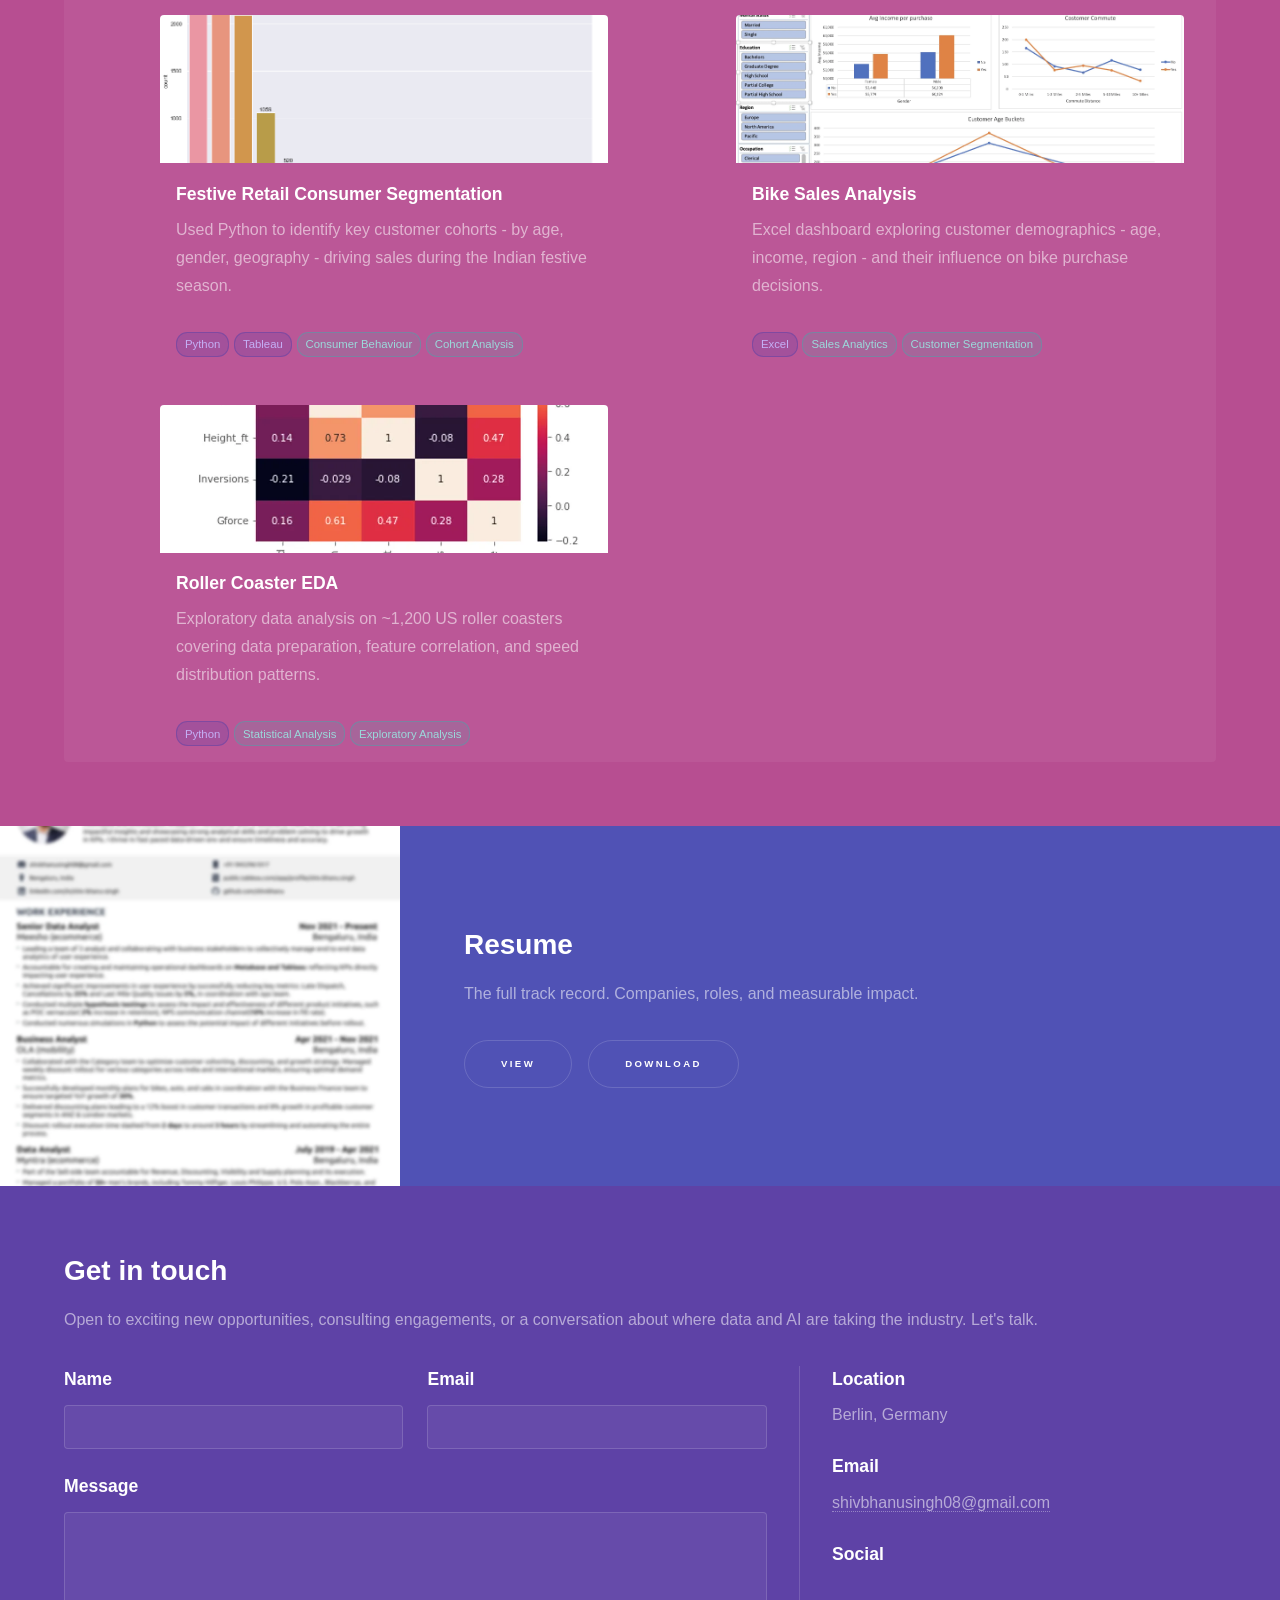
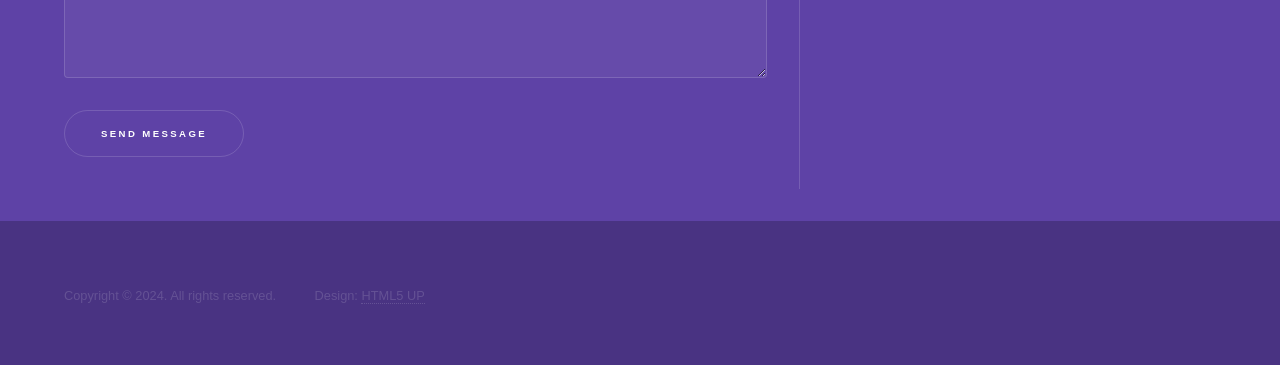
==== commit 1ddfb928: "refactor: rename Shiv Bhanu Singh to Shiv Singh across all pages Removed middle name from all titles" ====
--- a/index.html
+++ b/index.html
@@ -6,15 +6,15 @@
 -->
 <html lang="en">
 	<head>
-		<title>Shiv Bhanu Singh — Portfolio</title>
+		<title>Shiv Singh — Portfolio</title>
 		<meta charset="utf-8" />
 		<meta name="viewport" content="width=device-width, initial-scale=1" />
-		<meta name="description" content="Portfolio of Shiv Bhanu Singh, Data Analytics Professional specialising in Python, SQL, Tableau, Excel, and BigQuery." />
+		<meta name="description" content="Portfolio of Shiv Singh, Data Analytics Professional specialising in Python, SQL, Tableau, Excel, and BigQuery." />
 
 		<!-- Open Graph -->
 		<meta property="og:type" content="website" />
 		<meta property="og:url" content="https://shivbhanusingh.com/" />
-		<meta property="og:title" content="Shiv Bhanu Singh — Portfolio" />
+		<meta property="og:title" content="Shiv Singh — Portfolio" />
 		<meta property="og:description" content="Senior Data Analyst with experience at Meesho, OLA, and Myntra. Projects in Python, SQL, Tableau, and Excel." />
 		<meta property="og:image" content="https://shivbhanusingh.com/images/personal/Final_Headshot.JPG" />
 
@@ -57,7 +57,7 @@
 					<section id="intro" class="wrapper style1 fullscreen fade-up">
 						<div class="inner">
 							<h2>Hi, I am</h2>
-							<h1>Shiv Bhanu Singh</h1>
+							<h1>Shiv Singh</h1>
 							<p>Staff Analyst turning raw data into revenue, efficiency, and growth. Now building at the intersection of analytics and AI.</p>
 							<ul class="actions">
 								<li><a href="#one" class="button scrolly">About me</a></li>
@@ -68,7 +68,7 @@
 				<!-- One — About Me -->
 					<section id="one" class="wrapper style2 spotlights">
 						<section>
-							<a href="personal_life.html" class="image"><img src="images/personal/Shiv.webp" alt="Shiv Bhanu Singh" data-position="center center" loading="lazy" width="4691" height="2985" /></a>
+							<a href="personal_life.html" class="image"><img src="images/personal/Shiv.webp" alt="Shiv Singh" data-position="center center" loading="lazy" width="4691" height="2985" /></a>
 							<div class="content">
 								<div class="inner">
 									<h2>Personal Details</h2>
@@ -80,7 +80,7 @@
 							</div>
 						</section>
 						<section>
-							<a href="professional_page.html" class="image"><img src="images/personal/Final_Headshot.webp" alt="Shiv Bhanu Singh professional headshot" data-position="top center" loading="lazy" width="3643" height="3832" /></a>
+							<a href="professional_page.html" class="image"><img src="images/personal/Final_Headshot.webp" alt="Shiv Singh professional headshot" data-position="top center" loading="lazy" width="3643" height="3832" /></a>
 							<div class="content">
 								<div class="inner">
 									<h2>Professional Experience</h2>
